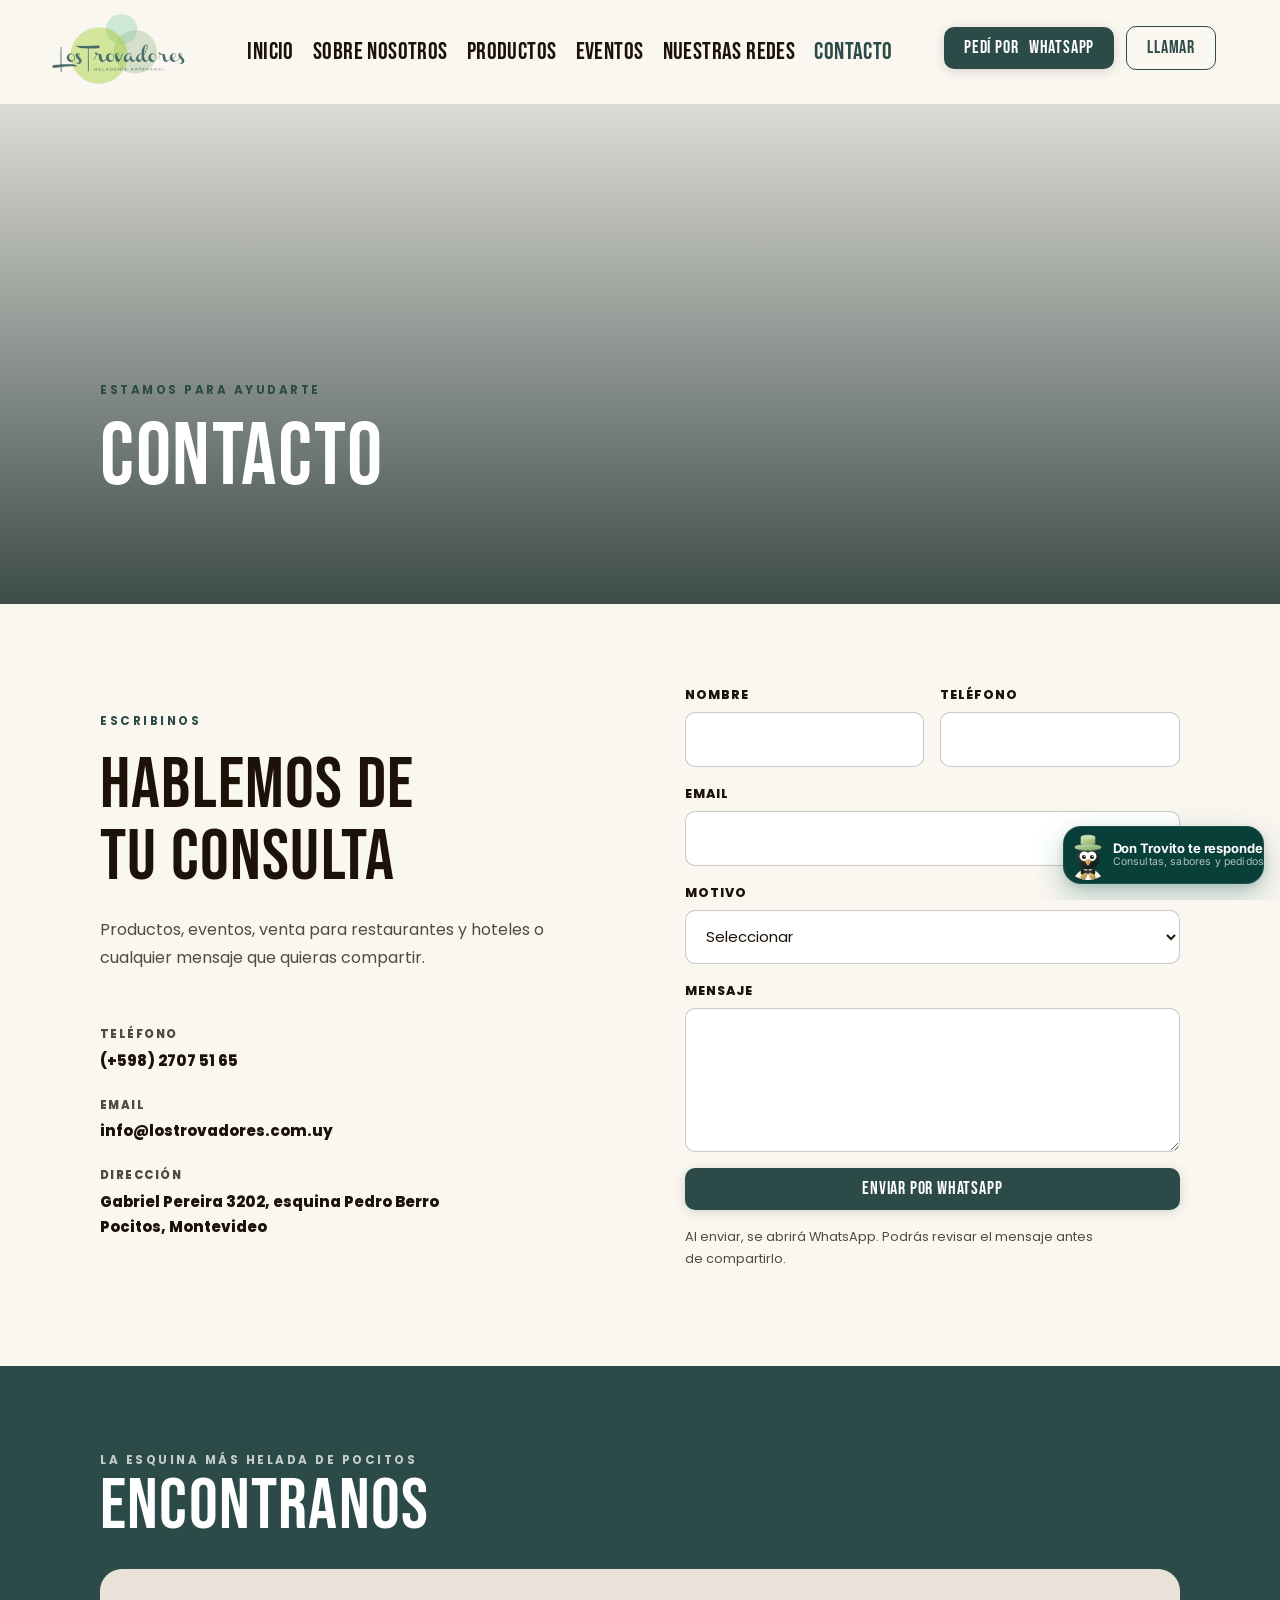
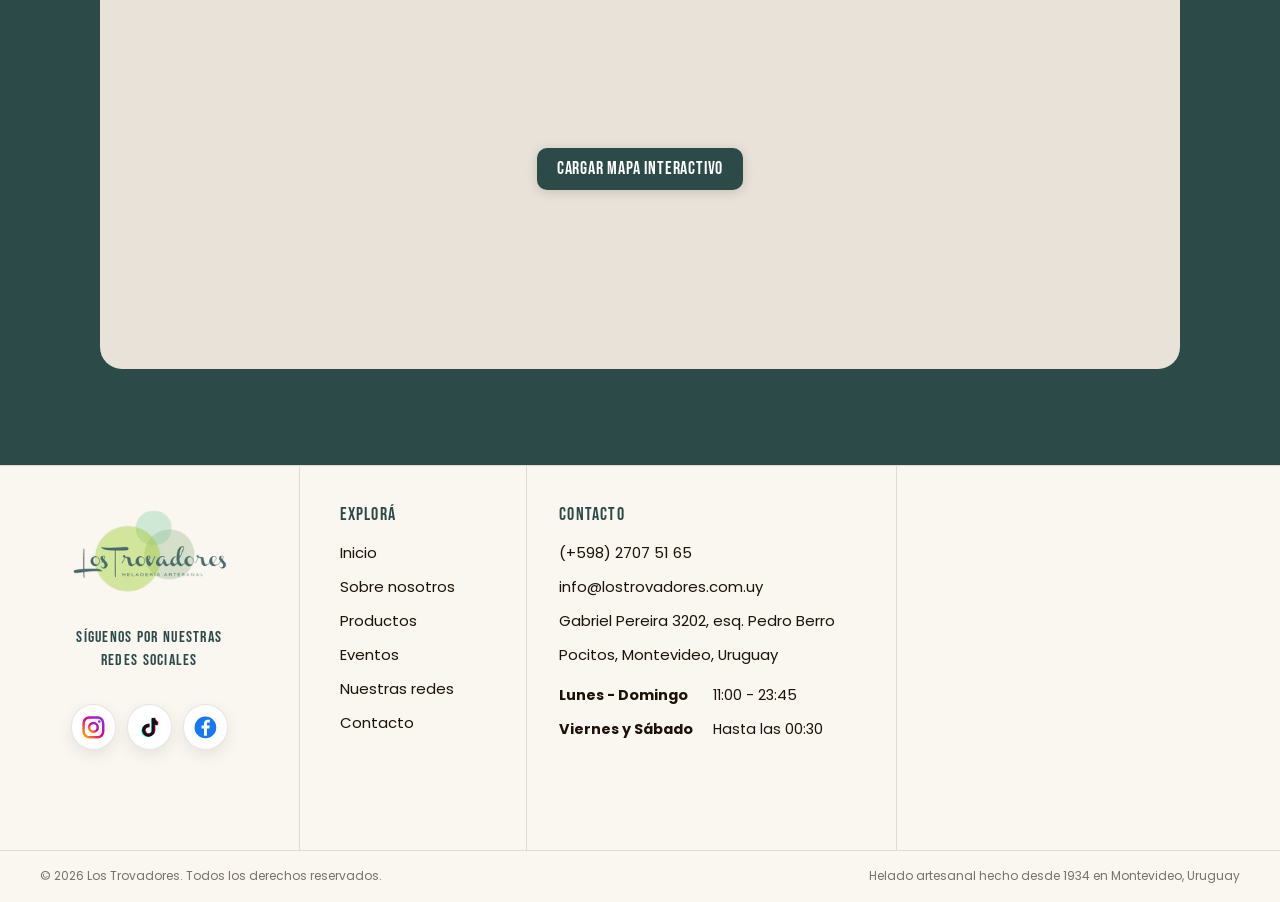
==== contacto.html @ a3e4fbf4 "Traer imagenes a local, optimizar peso y limpiar deuda tecnica" ====
<!doctype html>
<html lang="es-UY">
  <head>
    <meta charset="utf-8">
    <meta name="viewport" content="width=device-width, initial-scale=1">
    <meta
      name="description"
      content="Contactá a Heladería Los Trovadores. Consultas, eventos y venta para restaurantes y hoteles en Montevideo."
    >
    <meta name="theme-color" content="#153a36">
    <meta property="og:type" content="website">
    <meta property="og:locale" content="es_UY">
    <meta property="og:title" content="Contacto | Heladería Los Trovadores">
    <meta
      property="og:description"
      content="Estamos en Gabriel Pereira 3202, esquina Pedro Berro, Pocitos."
    >
    <meta property="og:image" content="https://lostrovadores.com.uy/assets/og.png">
    <meta property="og:image:alt" content="Los Trovadores, heladería artesanal desde 1934">
    <meta name="twitter:card" content="summary_large_image">
    <link rel="canonical" href="https://lostrovadores.com.uy/contacto.html">
    <link rel="preconnect" href="https://fonts.googleapis.com">
    <link rel="preconnect" href="https://fonts.gstatic.com" crossorigin>
    <link
      rel="stylesheet"
      href="https://fonts.googleapis.com/css2?family=Bebas+Neue&amp;family=Poppins:wght@400;500;600;700;800;900&amp;display=swap"
    >
    <link rel="stylesheet" href="assets/styles.css">
    <title>Contacto | Heladería Los Trovadores</title>
    <script src="assets/components.js" defer></script>
    <script src="assets/main.js" defer></script>
  </head>
  <body data-page="contacto">
    <site-header></site-header>

    <main id="contenido">
      <header
        class="page-hero"
        style="--page-image: url('assets/hero-portada.webp')"
      >
        <div class="container page-hero__content">
          <span class="eyebrow">Estamos para ayudarte</span>
          <h1>Contacto</h1>
        </div>
      </header>

      <section class="section" aria-labelledby="contacto-titulo">
        <div class="container split">
          <div class="stack reveal">
            <span class="eyebrow">Escribinos</span>
            <h2 class="section-title" id="contacto-titulo">
              Hablemos de tu consulta
            </h2>
            <p class="lead">
              Productos, eventos, venta para restaurantes y hoteles o cualquier
              mensaje que quieras compartir.
            </p>
            <address class="contact-list">
              <p>
                <small>Teléfono</small>
                <a href="tel:+59827075165">(+598) 2707 51 65</a>
              </p>
              <p>
                <small>Email</small>
                <a href="mailto:info@lostrovadores.com.uy">
                  info@lostrovadores.com.uy
                </a>
              </p>
              <p>
                <small>Dirección</small>
                <a
                  href="https://www.google.com/maps/search/?api=1&amp;query=Helader%C3%ADa+Los+Trovadores+Gabriel+Pereira+3202+Montevideo"
                  target="_blank"
                  rel="noopener"
                >
                  Gabriel Pereira 3202, esquina Pedro Berro<br>
                  Pocitos, Montevideo
                </a>
              </p>
            </address>
          </div>

          <form
            class="form reveal"
            data-whatsapp-form
            data-heading="Consulta desde la web de Los Trovadores"
          >
            <div class="form-row">
              <div class="field">
                <label for="contacto-nombre">Nombre</label>
                <input
                  id="contacto-nombre"
                  name="Nombre"
                  autocomplete="name"
                  required
                >
              </div>
              <div class="field">
                <label for="contacto-telefono">Teléfono</label>
                <input
                  id="contacto-telefono"
                  name="Teléfono"
                  type="tel"
                  autocomplete="tel"
                >
              </div>
            </div>
            <div class="field">
              <label for="contacto-email">Email</label>
              <input
                id="contacto-email"
                name="Email"
                type="email"
                autocomplete="email"
              >
            </div>
            <div class="field">
              <label for="contacto-motivo">Motivo</label>
              <select id="contacto-motivo" name="Motivo" required>
                <option value="">Seleccionar</option>
                <option>Consulta general</option>
                <option>Evento</option>
                <option>Restaurante u hotel</option>
                <option>Productos y sabores</option>
              </select>
            </div>
            <div class="field">
              <label for="contacto-mensaje">Mensaje</label>
              <textarea id="contacto-mensaje" name="Mensaje" required></textarea>
            </div>
            <button class="button" type="submit">Enviar por WhatsApp</button>
            <p class="form-note">
              Al enviar, se abrirá WhatsApp. Podrás revisar el mensaje antes de
              compartirlo.
            </p>
          </form>
        </div>
      </section>

      <section class="section section--forest" aria-labelledby="mapa-titulo">
        <div class="container">
          <span class="eyebrow">La esquina más helada de Pocitos</span>
          <h2 class="section-title section-title--small" id="mapa-titulo">
            Encontranos
          </h2>
          <div class="map-embed spacer-top" data-map-wrapper>
            <button class="button" type="button" data-load-map>
              Cargar mapa interactivo
            </button>
          </div>
        </div>
      </section>
    </main>

    <site-footer></site-footer>
  </body>
</html>
---- assets/styles.css ----
@layer reset, tokens, base, components, sections, utilities, responsive, framer-match;

@layer reset {
  *,
  *::before,
  *::after {
    box-sizing: border-box;
  }

  html {
    scroll-behavior: smooth;
  }

  body,
  h1,
  h2,
  h3,
  p,
  figure,
  blockquote,
  dl,
  dd {
    margin: 0;
  }

  ul,
  ol {
    margin: 0;
    padding: 0;
    list-style: none;
  }

  img,
  picture {
    display: block;
    max-width: 100%;
  }

  button,
  input,
  textarea,
  select {
    font: inherit;
  }

  button,
  a {
    -webkit-tap-highlight-color: transparent;
  }
}

/* Don Trovito · widget global */
trovito-chat {
  position: fixed;
  right: 0;
  bottom: 0;
  z-index: 2147482900;
  display: block;
  width: min(320px, 100vw);
  height: 190px;
  overflow: hidden;
  pointer-events: none;
  transition:
    width 260ms cubic-bezier(.4, 0, .2, 1),
    height 260ms cubic-bezier(.4, 0, .2, 1);
}

trovito-chat[data-open="true"] {
  width: min(448px, 100vw);
  height: min(708px, 100dvh);
}

.trovito-chat__frame {
  display: block;
  width: 100%;
  height: 100%;
  border: 0;
  background: transparent;
  color-scheme: light dark;
  pointer-events: auto;
}

@media (max-width: 32.5rem) {
  trovito-chat[data-open="true"] {
    width: 100vw;
    height: 100dvh;
  }
}

@media (prefers-reduced-motion: reduce) {
  trovito-chat { transition: none; }
}

@layer framer-match {
  .section.visit-hours-section {
    padding-block: 2.65rem 5rem;
    background: var(--cream-100);
    border-top: 0.4rem solid #cad9a5;
  }

  .visit-hours-section .visit-section {
    width: min(calc(100% - 2rem), 67.5rem);
    gap: 1.8rem;
  }

  .visit-hours-section .visit-section__header .eyebrow {
    color: var(--forest-900);
    font-family: var(--body);
    font-size: 0.75rem;
    font-weight: 700;
    letter-spacing: 0.22em;
    line-height: 1.2;
    text-transform: uppercase;
  }

  .visit-hours-section .visit-section__header .section-title {
    margin-top: 1.15rem;
    color: var(--ink);
    font-family: var(--display);
    font-size: clamp(3.75rem, 6vw, 4.25rem);
    font-weight: 400;
    letter-spacing: 0.035em;
    line-height: 0.9;
    text-transform: uppercase;
  }

  .visit-hours-section .visit-section__grid {
    display: grid;
    grid-template-columns: 1fr;
    justify-items: center;
    gap: 0.75rem;
  }

  .visit-hours-section .visit-section__copy {
    display: grid;
    width: 100%;
    justify-items: center;
    gap: 2rem;
  }

  .visit-hours-section .hours-list {
    display: grid;
    width: min(100%, 46rem);
    grid-template-columns: repeat(2, minmax(0, 1fr));
  }

  .visit-hours-section .hours-list div {
    display: grid;
    justify-items: center;
    gap: 0.55rem;
    padding: 0.2rem 2rem 0.35rem;
    color: var(--ink);
    border: 0;
    text-align: center;
  }

  .visit-hours-section .hours-list div + div {
    border-left: 1px solid rgb(28 18 8 / 10%);
  }

  .visit-hours-section .hours-list dt {
    color: #896a5d;
    font-family: var(--body);
    font-size: 0.75rem;
    font-weight: 700;
    letter-spacing: 0.2em;
    line-height: 1.2;
    text-transform: uppercase;
  }

  .visit-hours-section .hours-list dd {
    color: #315d58;
    font-family: var(--display);
    font-size: clamp(2.75rem, 5.25vw, 3.35rem);
    font-weight: 400;
    letter-spacing: 0.015em;
    line-height: 1;
    white-space: nowrap;
  }

  .visit-hours-section address {
    color: #896a5d;
    font-family: var(--body);
    font-size: 0.75rem;
    font-weight: 700;
    letter-spacing: 0.16em;
    line-height: 1.35;
    text-transform: uppercase;
  }

  .visit-address {
    display: inline-flex;
    align-items: center;
    justify-content: center;
    gap: 0.7rem;
  }

  .visit-address__pin {
    position: relative;
    width: 0.78rem;
    height: 0.78rem;
    flex: 0 0 auto;
    border: 2px solid currentColor;
    border-radius: 50% 50% 50% 0;
    transform: translateY(-0.12rem) rotate(-45deg);
  }

  .visit-address__pin::after {
    position: absolute;
    top: 50%;
    left: 50%;
    width: 0.2rem;
    height: 0.2rem;
    content: "";
    background: currentColor;
    border-radius: 50%;
    transform: translate(-50%, -50%);
  }

  .visit-hours-section .map-embed,
  .visit-hours-section .map-embed iframe {
    width: min(100%, 37.5rem);
    min-height: 22.5rem;
    border-radius: 0;
    box-shadow: none;
  }

  @media (max-width: 42rem) {
    .section.visit-hours-section {
      padding-block: 2.75rem 4rem;
    }

    .visit-hours-section .visit-section {
      gap: 2.25rem;
    }

    .visit-hours-section .visit-section__header .section-title {
      font-size: clamp(3.35rem, 17vw, 4.1rem);
    }

    .visit-hours-section .visit-section__copy {
      gap: 1.75rem;
    }

    .visit-hours-section .hours-list {
      width: 100%;
      grid-template-columns: 1fr;
      gap: 1.5rem;
    }

    .visit-hours-section .hours-list div {
      padding: 0;
    }

    .visit-hours-section .hours-list div + div {
      padding-top: 1.5rem;
      border-top: 1px solid rgb(28 18 8 / 10%);
      border-left: 0;
    }

    .visit-hours-section .hours-list dd {
      font-size: clamp(2.7rem, 13vw, 3.25rem);
    }

    .visit-hours-section address {
      max-width: 25rem;
      font-size: 0.68rem;
      text-align: center;
    }

    .visit-address {
      align-items: flex-start;
    }

    .visit-hours-section .map-embed,
    .visit-hours-section .map-embed iframe {
      min-height: clamp(18rem, 75vw, 22.5rem);
    }
  }
}

@layer framer-match {
  :root {
    --ink: #1c1208;
    --ink-soft: #514a43;
    --forest-950: #223d3a;
    --forest-900: #2c4b48;
    --forest-800: #2c4b48;
    --forest-700: #3a5e5a;
    --cream-100: #faf6f0;
    --cream-200: #f5f1ea;
    --cream-300: #e9e2d8;
    --lime-200: #b4e85a;
    --lime-300: #b4e85a;
    --display: "Bebas Neue";
    --body: "Poppins";
    --container: 67.5rem;
    --header-height: 6.5rem;
    --radius-sm: 0.625rem;
    --radius-md: 1.375rem;
    --radius-lg: 1.5rem;
    --shadow-sm: 0 2px 12px rgb(0 0 0 / 15%);
    --shadow-md: 0 16px 45px rgb(28 18 8 / 10%);
  }

  body {
    color: var(--ink);
    background: var(--cream-100);
    font-family: var(--body);
    font-size: 0.93rem;
    line-height: 1.7;
  }

  h1,
  h2,
  h3 {
    font-family: var(--display);
    font-weight: 400;
    letter-spacing: 0.075rem;
    line-height: 1;
  }

  .container {
    width: min(calc(100% - 2rem), var(--container));
  }

  .section {
    padding-block: 5rem 6rem;
  }

  .announcement {
    display: none;
  }

  .site-header {
    background: rgb(250 246 240 / 94%);
    border-bottom: 0;
    backdrop-filter: none;
  }

  .site-nav.container {
    display: grid;
    grid-template-columns: auto minmax(0, 1fr) auto;
    width: 100%;
    max-width: none;
    min-height: 6.5rem;
    align-items: center;
    column-gap: clamp(1.25rem, 2.6vw, 3.5rem);
    padding: 0.875rem 1.5rem 0.875rem 2.5rem;
  }

  .brand {
    min-width: 9.75rem;
    justify-self: start;
    margin-right: 0;
    color: var(--forest-900);
  }

  .brand__logo {
    width: 9.75rem;
    height: 4.75rem;
    object-fit: contain;
  }

  .brand__mark,
  .nav-links {
    justify-self: center;
    gap: clamp(1rem, 1.5vw, 1.85rem);
  }

  .nav-links a {
    padding-block: 1.6rem;
    color: var(--ink);
    font-family: var(--display);
    font-size: 1.5rem;
    font-weight: 400;
    letter-spacing: 0.025rem;
    line-height: 1;
    white-space: nowrap;
  }

  .nav-links a::after {
    bottom: 1.05rem;
    height: 1px;
  }

  .nav-links a[aria-current="page"] {
    color: var(--forest-900);
  }

  .nav-links a[aria-current="page"]::after {
    transform: scaleX(0);
  }

  .nav-actions {
    justify-self: end;
    gap: 0.75rem;
    margin-left: 0;
  }

  .nav-actions .button {
    min-height: 2.625rem;
    padding: 0.75rem 1.25rem;
    border-radius: var(--radius-sm);
    font-size: clamp(1.15rem, 1.45vw, 1.5rem);
  }

  .mobile-panel {
    display: none;
  }

  @media (max-width: 72rem) {
    :root {
      --header-height: 8rem;
    }

    .site-nav.container {
      display: flex;
      min-height: var(--header-height);
      gap: 1rem;
      padding: 0.75rem 2.25rem;
    }

    .brand {
      min-width: 11.5rem;
      margin-right: auto;
    }

    .brand__logo {
      width: 11.5rem;
      height: 5.5rem;
    }

    .nav-links {
      display: none;
    }

    /*
      El WhatsApp es la vía principal de consulta del negocio: se queda
      visible en móvil en vez de esconderse detrás del menú. Sólo se
      compacta la etiqueta y se oculta el resto de las acciones.
    */
    .nav-actions {
      margin-left: 0;
    }

    .nav-actions .button:not(.button--whatsapp) {
      display: none;
    }

    .nav-actions__long {
      display: none;
    }

    .nav-actions .button--whatsapp {
      min-height: 4.5rem;
      padding-inline: 1.85rem;
      font-size: 1rem;
      white-space: nowrap;
    }

    .menu-toggle {
      display: grid;
      width: 5.5rem;
      height: 5.5rem;
      background: var(--cream-300);
      border-radius: 50%;
    }

    .menu-toggle span,
    .menu-toggle::before,
    .menu-toggle::after {
      grid-area: 1 / 1;
      width: 2rem;
      height: 3px;
      background: var(--ink);
    }

    .menu-toggle::before {
      transform: translateY(-0.45rem);
    }

    .menu-toggle::after {
      transform: translateY(0.45rem);
    }

    .menu-toggle[aria-expanded="true"]::before {
      transform: rotate(45deg);
    }

    .menu-toggle[aria-expanded="true"]::after {
      transform: rotate(-45deg);
    }

    .mobile-panel {
      position: fixed;
      inset: var(--header-height) 0 0;
      display: flex;
      overflow-y: auto;
      flex-direction: column;
      gap: 1.5rem;
      padding: 1rem 2.25rem 3.5rem;
      color: var(--ink);
      background: var(--cream-100);
      visibility: hidden;
      opacity: 0;
      transform: translateY(-0.75rem);
      transition:
        visibility 220ms ease,
        opacity 220ms ease,
        transform 220ms ease;
    }

    .mobile-panel.is-open {
      visibility: visible;
      opacity: 1;
      transform: none;
    }

    .mobile-links {
      display: grid;
      justify-items: center;
      gap: 1rem;
      text-align: center;
    }

    .mobile-panel a:not(.button) {
      padding-block: 0.35rem;
      font-family: var(--display);
      font-size: clamp(2.25rem, 5vw, 2.75rem);
      font-weight: 400;
      line-height: 1;
      text-transform: uppercase;
    }

    .mobile-panel a[aria-current="page"] {
      color: var(--ink);
    }

    .mobile-actions {
      display: grid;
      gap: 0.75rem;
      margin-top: auto;
    }

    .mobile-actions .button {
      width: 100%;
      min-height: 4.75rem;
      border: 3px solid var(--forest-900);
      border-radius: var(--radius-md);
      font-family: var(--display);
      font-size: 2rem;
      font-weight: 400;
      letter-spacing: 0.035em;
      box-shadow: var(--shadow-sm);
    }

    .mobile-actions .button::after {
      display: none;
    }

    .mobile-actions .button--outline {
      color: var(--forest-900);
      background: transparent;
    }
  }

  @media (max-width: 36rem) {
    :root {
      --header-height: 6.25rem;
    }

    .site-nav.container {
      padding-inline: 1.25rem;
    }

    .brand {
      min-width: 8.75rem;
    }

    .brand__logo {
      width: 8.75rem;
      height: 4.5rem;
    }

    .menu-toggle {
      width: 3.75rem;
      height: 3.75rem;
    }

    .menu-toggle span,
    .menu-toggle::before,
    .menu-toggle::after {
      width: 1.65rem;
    }

    .nav-actions .button--whatsapp {
      min-height: 3.25rem;
      padding-inline: 1.1rem;
      font-size: 0.8rem;
    }

    .mobile-panel {
      gap: 1rem;
      padding: 0.75rem 1.25rem 1.5rem;
    }

    .mobile-links {
      gap: 0.55rem;
    }

    .mobile-panel a:not(.button) {
      font-size: clamp(1.8rem, 8.5vw, 2.35rem);
    }

    .mobile-actions {
      gap: 0.6rem;
    }

    .mobile-actions .button {
      min-height: 3.75rem;
      font-size: 1.65rem;
    }
  }

  .eyebrow {
    gap: 0;
    color: var(--forest-900);
    font-family: var(--body);
    font-size: 0.7375rem;
    font-weight: 700;
    letter-spacing: 0.15625rem;
  }

  .eyebrow::before {
    display: none;
  }

  .section-title {
    max-width: 31.875rem;
    margin-top: 0;
    font-family: var(--display);
    font-size: 4.5rem;
    font-weight: 400;
    letter-spacing: 0.075rem;
    line-height: 1;
  }

  .section-title--small {
    font-size: 4.5rem;
  }

  .lead {
    color: var(--ink-soft);
    font-family: var(--body);
    font-size: 1rem;
    line-height: 1.75;
  }

  .button-row {
    gap: 0.75rem;
    margin-top: 1.5rem;
  }

  .button {
    min-height: 2.625rem;
    padding: 0.75rem 1.25rem;
    color: #fff;
    background: var(--forest-900);
    border: 0;
    border-radius: 0.625rem;
    font-family: var(--display);
    font-size: 1.125rem;
    font-weight: 400;
    letter-spacing: 0.05rem;
    box-shadow: var(--shadow-sm);
  }

  .button::after {
    display: none;
  }

  .button:hover {
    background: #385b57;
    box-shadow: var(--shadow-sm);
  }

  .button--light {
    color: var(--forest-900);
    background: #fff;
    border: 0;
  }

  .button--outline {
    color: var(--forest-900);
    background: transparent;
    border: 1px solid var(--forest-900);
    box-shadow: none;
  }

  .hero {
    min-height: 45rem;
    align-items: center;
    background:
      linear-gradient(0deg, rgb(11 22 20 / 44%), rgb(11 22 20 / 26%)),
      var(--hero-image) center / cover no-repeat;
  }

  .hero__content {
    position: relative;
    display: grid;
    grid-template-columns: 1fr;
    padding-block: 4rem;
  }

  .hero__copy {
    width: 100%;
    max-width: 53.875rem;
    margin-inline: auto;
    text-align: center;
  }

  .hero .eyebrow {
    color: rgb(255 255 255 / 70%);
  }

  .hero .display-title {
    max-width: none;
    margin-block: 1.25rem 1rem;
    font-family: var(--display);
    font-size: 7rem;
    font-weight: 400;
    letter-spacing: 0.125rem;
    line-height: 0.95;
  }

  .hero__lead {
    max-width: 37.5rem;
    margin-inline: auto;
    color: rgb(255 255 255 / 82%);
    font-size: 1.15rem;
    line-height: 1.6;
  }

  .hero .button-row {
    justify-content: center;
  }

  .hero__meta {
    position: absolute;
    right: -2.5rem;
    bottom: -2.25rem;
    display: grid;
    width: 15.5rem;
    min-height: 9.15rem;
    align-self: end;
    gap: 0.3rem;
    margin: 0;
    padding: 1.2rem 1.35rem 1.1rem;
    color: var(--forest-900);
    background: rgb(255 255 255 / 96%);
    border: 1px solid rgb(255 255 255 / 70%);
    border-radius: 1.3rem;
    box-shadow: 0 1.2rem 2.8rem rgb(7 24 22 / 24%);
    backdrop-filter: blur(10px);
    transition:
      transform 220ms var(--ease),
      box-shadow 220ms ease;
  }

  .hero__meta:hover {
    box-shadow: 0 1.5rem 3.2rem rgb(7 24 22 / 32%);
    transform: translateY(-0.25rem);
  }

  .hero__google-top {
    display: flex;
    align-items: center;
    justify-content: space-between;
    gap: 0.75rem;
  }

  .hero__google-top img {
    width: 1.85rem;
    height: 1.85rem;
  }

  .hero__google-top .hero__stars {
    color: #f4b400;
    font-size: 1.1rem;
    letter-spacing: 0.05em;
    line-height: 1;
  }

  .hero__rating {
    display: flex;
    align-items: baseline;
    gap: 0.35rem;
    line-height: 1;
  }

  .hero__score {
    font-family: var(--display);
    font-size: 3.25rem;
    font-weight: 400;
    letter-spacing: 0.03em;
  }

  .hero__rating > span {
    color: #7c8583;
    font-size: 1rem;
    font-weight: 600;
  }

  .hero__review-label {
    color: #725c55;
    font-size: 0.72rem;
    font-weight: 700;
    letter-spacing: 0.055em;
    line-height: 1.25;
    text-transform: uppercase;
  }

  #historia {
    min-height: 63.4375rem;
    padding-block: 5rem;
  }

  .history-intro {
    display: grid;
    grid-template-columns: 30rem 1fr;
    gap: 5rem;
    align-items: start;
  }

  .history-intro .stack {
    gap: 0.65rem;
  }

  .history-copy {
    display: grid;
    align-content: start;
    gap: 1.1rem;
    padding-top: 1.65rem;
  }

  .history-copy .button-row {
    margin-top: 0.4rem;
  }

  .history-gallery {
    display: grid;
    grid-template-columns: 23.125rem 1fr 1fr;
    grid-template-rows: 14.125rem 12.3125rem;
    gap: 0.875rem;
    margin-top: 4.25rem;
  }

  .history-gallery figure {
    overflow: hidden;
    border-radius: 1.25rem;
  }

  .history-gallery img {
    width: 100%;
    height: 100%;
    object-fit: cover;
    transition: transform 700ms var(--ease);
  }

  .history-gallery figure:hover img {
    transform: scale(1.025);
  }

  .history-gallery__main {
    grid-row: 1 / 3;
  }

  .history-gallery__wide {
    grid-column: 2 / 4;
  }

  body[data-page="inicio"] .section--forest {
    min-height: 52.75rem;
    padding-block: 5rem 6rem;
    background: var(--forest-900);
    border-radius: 1.125rem 1.125rem 0 0;
  }

  body[data-page="inicio"] .section--forest > .container > .reveal {
    display: grid;
    grid-template-columns: 31.875rem 1fr;
    grid-template-rows: auto 1fr;
    column-gap: 3.75rem;
    padding-bottom: 3.25rem;
  }

  body[data-page="inicio"] .section--forest > .container > .reveal .eyebrow {
    grid-column: 1;
    grid-row: 1;
  }

  body[data-page="inicio"] .section--forest > .container > .reveal .section-title {
    grid-column: 1;
    grid-row: 2;
  }

  body[data-page="inicio"] .section--forest > .container > .reveal .lead {
    grid-column: 2;
    grid-row: 1 / 3;
    align-self: center;
  }

  .section--forest .eyebrow {
    color: rgb(255 255 255 / 72%);
  }

  .section--forest .lead {
    color: rgb(255 255 255 / 78%);
  }

  .cards {
    grid-template-columns: repeat(3, minmax(0, 1fr));
    gap: 1.8rem;
    margin-top: 0;
  }

  .product-card {
    min-height: 25rem;
    background: #294744;
    border-radius: 1.375rem;
    box-shadow: none;
  }

  .product-card img {
    position: absolute;
    top: 0;
    right: 0;
    left: 0;
    height: 10.5625rem;
    object-fit: cover;
  }

  .product-card::after {
    background: linear-gradient(180deg, transparent 29%, rgb(33 61 57 / 35%) 45%, #294744 66%);
  }

  .product-card__body {
    min-height: 14.9375rem;
    padding: 1.75rem 1.625rem;
  }

  .product-card__body .tag {
    padding: 0;
    color: rgb(255 255 255 / 70%);
    background: transparent;
    font-family: var(--body);
    font-size: 0.625rem;
    letter-spacing: 0.12rem;
  }

  .product-card__body h3 {
    margin-block: 0.5rem 0.65rem;
    font-family: var(--display);
    font-size: 2.1rem;
    font-weight: 400;
    letter-spacing: 0.0625rem;
    line-height: 0.92;
  }

  .product-card__body p {
    font-family: var(--body);
    font-size: 0.78rem;
    line-height: 1.55;
  }

  .product-card__arrow {
    width: 2.5rem;
    height: 2.5rem;
    margin-top: 1rem;
    color: #fff;
    background: rgb(255 255 255 / 15%);
  }

  .section--lime {
    min-height: 40.9375rem;
    padding: 4.5rem 1.25rem;
    background: linear-gradient(135deg, #b4e85a 0%, #d4e0be 48%, #a4b68b 100%);
    border-radius: 1.5rem;
  }

  .section--lime > .container {
    width: min(100%, 75rem);
  }

  .reviews-head {
    display: grid;
    justify-items: center;
    margin-bottom: 0.75rem;
    text-align: center;
  }

  .reviews-head > div {
    display: grid;
    justify-items: center;
  }

  .reviews-head .eyebrow {
    display: inline-flex;
    margin-bottom: 0.7rem;
  }

  .reviews-head .section-title {
    max-width: none;
    margin: 0 auto 1.375rem;
    color: #1e2928;
    font-family: var(--display);
    font-size: 3rem;
    font-weight: 600;
    letter-spacing: 0;
    line-height: 1.08;
  }

  .review-summary {
    position: relative;
    display: inline-grid;
    grid-template-columns: auto 1fr;
    width: fit-content;
    min-width: min(100%, 18rem);
    min-height: 4.75rem;
    align-items: center;
    gap: 0.9rem;
    overflow: hidden;
    padding: 0.75rem 1.25rem 0.75rem 0.85rem;
    color: var(--ink);
    background: rgb(255 255 255 / 94%);
    border: 1px solid rgb(28 18 8 / 10%);
    border-radius: 999px;
    box-shadow:
      0 0.6rem 1.5rem rgb(30 41 40 / 12%),
      inset 0 1px 0 rgb(255 255 255 / 90%);
    isolation: isolate;
    transform: translateZ(0);
    transition:
      transform 240ms var(--ease),
      box-shadow 240ms ease,
      background-color 240ms ease;
  }

  .review-summary::before {
    position: absolute;
    inset: -60% auto -60% -35%;
    z-index: -1;
    width: 35%;
    content: "";
    background: linear-gradient(90deg, transparent, rgb(255 255 255 / 85%), transparent);
    transform: rotate(18deg) translateX(-180%);
    transition: transform 650ms var(--ease);
  }

  .review-summary:hover {
    background: #fff;
    box-shadow:
      0 1rem 2.2rem rgb(30 41 40 / 20%),
      inset 0 1px 0 #fff;
    transform: translateY(-0.3rem) rotate(-0.7deg) scale(1.025);
  }

  .review-summary:hover::before {
    transform: rotate(18deg) translateX(650%);
  }

  .review-summary:active {
    box-shadow:
      0 0.3rem 0.8rem rgb(30 41 40 / 18%),
      inset 0 2px 4px rgb(30 41 40 / 9%);
    transform: translateY(0.08rem) rotate(0.5deg) scale(0.965);
    transition-duration: 90ms;
  }

  .review-summary__logo {
    display: grid;
    width: 3.25rem;
    height: 3.25rem;
    place-items: center;
    background: #fff;
    border-radius: 50%;
    box-shadow: 0 0.2rem 0.8rem rgb(28 18 8 / 12%);
    transition: transform 360ms var(--ease);
  }

  .review-summary__logo img {
    width: 1.8rem;
    height: 1.8rem;
  }

  .review-summary:hover .review-summary__logo {
    transform: rotate(-8deg) scale(1.1);
  }

  .review-summary__copy {
    display: grid;
    justify-items: start;
    line-height: 1.15;
    text-align: left;
  }

  .review-summary__stars {
    display: inline-flex;
    gap: 0.08rem;
    margin-bottom: 0.12rem;
    color: #f4b400;
    font-size: 1.15rem;
    filter: drop-shadow(0 0.12rem 0.12rem rgb(180 119 29 / 18%));
  }

  .review-summary__stars i {
    display: inline-block;
    font-style: normal;
    transform-origin: center bottom;
  }

  .review-summary:hover .review-summary__stars i {
    animation: review-star-pop 520ms var(--ease) both;
  }

  .review-summary:hover .review-summary__stars i:nth-child(2) {
    animation-delay: 45ms;
  }

  .review-summary:hover .review-summary__stars i:nth-child(3) {
    animation-delay: 90ms;
  }

  .review-summary:hover .review-summary__stars i:nth-child(4) {
    animation-delay: 135ms;
  }

  .review-summary:hover .review-summary__stars i:nth-child(5) {
    animation-delay: 180ms;
  }

  .review-summary__copy strong {
    font-size: 1rem;
    letter-spacing: 0.01em;
  }

  .review-summary__copy small {
    display: flex;
    gap: 0.35rem;
    margin-top: 0.22rem;
    color: var(--ink-soft);
    font-size: 0.68rem;
    font-weight: 600;
  }

  .reviews-note {
    margin: 0 auto 1.25rem;
    color: rgb(30 41 40 / 72%);
    font-size: 0.74rem;
    text-align: center;
  }

  @keyframes review-star-pop {
    0%,
    100% {
      transform: translateY(0) scale(1);
    }

    45% {
      color: #ffcc33;
      filter: drop-shadow(0 0.25rem 0.22rem rgb(180 119 29 / 30%));
      transform: translateY(-0.28rem) rotate(-7deg) scale(1.35);
    }
  }

  .review-marquee {
    overflow: hidden;
    padding-block: 0.25rem 1.2rem;
    mask-image: linear-gradient(
      90deg,
      transparent,
      #000 2.5rem,
      #000 calc(100% - 2.5rem),
      transparent
    );
  }

  .review-track {
    --review-gap: 1rem;

    display: flex;
    width: max-content;
    gap: var(--review-gap);
    overflow: visible;
    padding: 0;
    will-change: transform;
  }

  .review-track.is-looping {
    animation: review-loop 72s linear infinite;
  }

  .review-marquee:focus-within .review-track {
    animation-play-state: paused;
  }

  .review-marquee:focus-visible {
    outline: 0.2rem solid var(--forest-900);
    outline-offset: 0.35rem;
  }

  .review-card {
    display: flex;
    flex: 0 0 clamp(20rem, 28vw, 23rem);
    flex-direction: column;
    min-height: 17.25rem;
    padding: 1.5rem;
    background: rgb(255 255 255 / 88%);
    border: 0;
    border-radius: 1.375rem;
  }

  .review-card blockquote {
    flex: 1;
    font-size: 0.95rem;
    line-height: 1.7;
  }

  .review-author {
    display: flex;
    align-items: center;
    gap: 0.9rem;
  }

  .review-author img {
    width: 4.25rem;
    height: 4.25rem;
    flex: 0 0 auto;
    border: 0.25rem solid rgb(255 255 255 / 72%);
    border-radius: 50%;
    box-shadow: 0 0 0 1px rgb(30 41 40 / 12%);
    object-fit: cover;
  }

  .review-author small {
    display: block;
    margin-top: 0.12rem;
  }

  /* Encabezado y carrusel de reseñas, alineados con la referencia visual. */
  .section--lime.reviews-section {
    overflow: hidden;
    padding: 4rem 0 5rem;
    background: linear-gradient(105deg, #c3e98b 0%, #d7e0c1 100%);
  }

  .section--lime.reviews-section > .container {
    width: min(calc(100% - 2rem), 75rem);
    max-width: 75rem;
    margin-inline: auto;
  }

  .reviews-section .reviews-head {
    display: flex;
    width: 100%;
    flex-direction: column;
    align-items: center;
    margin-bottom: 2.75rem;
    padding-inline: 1rem;
    text-align: center;
  }

  .reviews-section .reviews-head > div {
    display: flex;
    width: 100%;
    min-width: 0;
    flex-direction: column;
    align-items: center;
  }

  .reviews-section .reviews-head .eyebrow {
    margin-bottom: 1.25rem;
    color: #3b5a57;
    font-size: 1.45rem;
    letter-spacing: 0.32em;
    line-height: 1.25;
    text-align: center;
    text-transform: uppercase;
  }

  .reviews-section .reviews-head .section-title {
    position: static;
    width: 100%;
    max-width: 100%;
    margin: 0 auto 2.35rem;
    color: #1e2928;
    font-family: var(--display);
    font-size: clamp(3rem, 7.55vw, 4rem);
    font-weight: 600;
    letter-spacing: 0;
    line-height: 1.05;
    text-align: center;
    text-transform: uppercase;
    transform: none;
    white-space: nowrap;
  }

  .reviews-section .review-summary {
    display: grid;
    grid-template-columns: auto auto;
    width: min(calc(100vw - 2rem), 29.75rem);
    min-width: 0;
    min-height: 7.25rem;
    justify-content: center;
    align-items: center;
    gap: 1.55rem;
    margin-inline: auto;
    padding: 1.2rem 2.15rem;
    background: rgb(255 255 255 / 96%);
    border: 2px solid #d7dedc;
    box-shadow: 0 1rem 2.5rem rgb(30 41 40 / 10%);
  }

  .reviews-section .review-summary__logo {
    width: 2.25rem;
    height: 2.25rem;
    background: transparent;
    box-shadow: none;
  }

  .reviews-section .review-summary__logo img {
    width: 2.25rem;
    height: 2.25rem;
  }

  .reviews-section .review-summary__copy {
    display: grid;
    grid-template-columns: auto auto;
    justify-content: center;
    justify-items: center;
    align-items: center;
    column-gap: 1.35rem;
    row-gap: 0.1rem;
    text-align: center;
  }

  .reviews-section .review-summary__stars {
    margin: 0;
    color: #c28500;
    font-size: 2rem;
    line-height: 1;
  }

  .reviews-section .review-summary__copy strong {
    font-size: 1.75rem;
    line-height: 1;
    white-space: nowrap;
  }

  .reviews-section .review-summary__copy small {
    grid-column: 1 / -1;
    display: block;
    margin: 0;
    color: #62736f;
    font-size: 1.28rem;
    font-weight: 600;
    line-height: 1.35;
    text-align: center;
    white-space: nowrap;
  }

  .reviews-section .reviews-note {
    position: absolute;
    width: 1px;
    height: 1px;
    overflow: hidden;
    margin: -1px;
    padding: 0;
    white-space: nowrap;
    clip-path: inset(50%);
  }

  .reviews-section .review-card {
    align-items: center;
    text-align: center;
  }

  .reviews-section .review-card blockquote {
    width: 100%;
  }

  .reviews-section .review-author {
    justify-content: center;
    text-align: center;
  }

  @media (max-width: 40rem) {
    .section--lime.reviews-section {
      padding-block: 3.5rem 4.25rem;
    }

    .reviews-section .reviews-head {
      margin-bottom: 2.25rem;
      padding-inline: 0;
    }

    .reviews-section .reviews-head .eyebrow {
      margin-bottom: 1rem;
      font-size: clamp(0.85rem, 4.2vw, 1.1rem);
      letter-spacing: 0.26em;
    }

    .reviews-section .reviews-head .section-title {
      width: 100%;
      margin-bottom: 1.9rem;
      font-size: clamp(2.5rem, 12vw, 3.4rem);
      line-height: 0.98;
      white-space: normal;
    }

    .reviews-section .review-summary {
      min-height: 6.5rem;
      gap: 0.85rem;
      padding: 1rem 1.2rem;
    }

    .reviews-section .review-summary__logo,
    .reviews-section .review-summary__logo img {
      width: 2rem;
      height: 2rem;
    }

    .reviews-section .review-summary__copy {
      column-gap: 0.65rem;
    }

    .reviews-section .review-summary__stars {
      font-size: clamp(1.25rem, 6vw, 1.55rem);
    }

    .reviews-section .review-summary__copy strong {
      font-size: clamp(1.15rem, 5.3vw, 1.4rem);
    }

    .reviews-section .review-summary__copy small {
      font-size: clamp(0.78rem, 3.8vw, 1rem);
    }
  }

  @keyframes review-loop {
    to {
      transform: translate3d(
        var(--review-loop-distance, calc(-50% - (var(--review-gap) / 2))),
        0,
        0
      );
    }
  }

  .visit-section {
    display: grid;
    gap: 2rem;
  }

  .visit-section__header {
    display: grid;
    justify-items: center;
    text-align: center;
  }

  .visit-section__header .section-title {
    margin-top: 0.35rem;
  }

  .visit-section__grid {
    display: grid;
    grid-template-columns: 0.85fr 1.15fr;
    gap: 3.5rem;
    align-items: stretch;
  }

  .visit-section__copy {
    display: grid;
    align-content: center;
    gap: 1.5rem;
  }

  .hours-list div {
    color: var(--ink);
    border-top: 1px solid rgb(28 18 8 / 18%);
  }

  .hours-list dt {
    color: var(--ink-soft);
  }

  .map-embed,
  .map-embed iframe {
    min-height: 25rem;
    border-radius: 1.25rem;
  }

  .business-cta {
    padding: 4.25rem 3rem 5.125rem;
    background: transparent;
  }

  .business-cta__inner {
    grid-template-columns: 35.9375rem 1fr;
    min-height: 22.5rem;
    color: var(--ink);
    background: var(--cream-100);
    border-radius: 1.5rem;
    box-shadow: var(--shadow-md);
  }

  .business-cta__copy {
    gap: 0.8rem;
    padding: 3.5rem 3rem 3.5rem 3.375rem;
  }

  .business-cta__copy .eyebrow {
    color: var(--forest-900);
  }

  .business-cta__copy .section-title {
    font-size: 2.875rem;
    letter-spacing: 0.0375rem;
    line-height: 1;
  }

  .business-cta__copy p {
    max-width: 29rem;
    font-size: 0.92rem;
  }

  .business-cta__image {
    min-height: 22.5rem;
  }

  .page-hero {
    min-height: 31.25rem;
  }

  .page-hero h1 {
    max-width: 14ch;
    margin-top: 0.75rem;
    font-family: var(--display);
    font-size: 5.5rem;
    font-weight: 400;
    letter-spacing: 0.1rem;
  }

  .media-frame,
  .fact-card,
  .event-card,
  .social-card,
  .map-embed {
    border-radius: 1.375rem;
    box-shadow: none;
  }

  .fact-card h3,
  .event-card h3 {
    font-family: var(--display);
    font-size: 2rem;
    font-weight: 400;
  }

  .site-footer {
    padding-block: 0;
    color: var(--ink);
    background: var(--cream-100);
    border-top: 1px solid rgb(28 18 8 / 12%);
  }

  .site-footer > .container {
    width: 100%;
    max-width: none;
  }

  .footer-grid {
    grid-template-columns: 1.05fr 0.8fr 1.3fr 1.35fr;
    gap: 0;
  }

  .footer-grid > div {
    min-height: 19rem;
    padding: 2.5rem;
    border-left: 1px solid rgb(28 18 8 / 12%);
  }

  .footer-grid > div:first-child {
    border-left: 0;
  }

  .footer-contact {
    padding-inline: 2rem !important;
  }

  .site-footer .brand {
    color: var(--forest-900);
  }

  .footer-heading {
    color: var(--forest-900);
  }

  .footer-map {
    padding: 1.4rem !important;
  }

  .footer-map iframe {
    width: 100%;
    height: 100%;
    min-height: 16rem;
    border: 0;
    border-radius: 0;
  }

  .footer-bottom {
    position: relative;
    margin-top: 0;
    padding: 1rem 2.5rem;
    color: rgb(28 18 8 / 58%);
    border-top: 0;
  }

  .footer-bottom::before {
    position: absolute;
    top: 0;
    left: 50%;
    width: 100vw;
    height: 1px;
    content: "";
    background: rgb(28 18 8 / 12%);
    pointer-events: none;
    transform: translateX(-50%);
  }

  @media (max-width: 68rem) {
    .cards {
      grid-template-columns: repeat(2, minmax(0, 1fr));
    }

    .footer-grid {
      grid-template-columns: 1fr 1fr;
    }
  }

  @media (max-width: 52rem) {
    .container {
      width: min(calc(100% - 3rem), var(--container));
    }

    .section {
      padding-block: 4rem;
    }

    .section-title,
    .section-title--small {
      max-width: none;
      font-size: 2.5rem;
      line-height: 1;
    }

    .hero {
      min-height: 42.1875rem;
      background-position: 55% center;
    }

    .hero__content {
      grid-template-columns: 1fr;
      justify-items: center;
      gap: 2rem;
      padding-block: 3rem;
    }

    .hero__copy {
      max-width: 40rem;
      text-align: center;
    }

    .hero .display-title {
      margin-block: 0.75rem 1.2rem;
      font-size: 3.125rem;
      line-height: 0.95;
    }

    .hero__lead {
      margin-inline: auto;
      font-size: 1.15rem;
      line-height: 1.6;
    }

    .hero .button-row {
      justify-content: center;
    }

    .hero__meta {
      position: absolute;
      right: 2.25rem;
      bottom: 5.4rem;
      width: min(100%, 17.5rem);
      min-height: 8rem;
      margin: 0;
    }

    #historia {
      min-height: auto;
      padding-block: 4rem;
    }

    .history-intro {
      grid-template-columns: 1fr;
      gap: 1.5rem;
    }

    .history-copy {
      padding-top: 0;
    }

    .history-gallery {
      grid-template-columns: 1fr;
      grid-template-rows: 21.375rem 14.4375rem 14.25rem 6.0625rem;
      gap: 0.875rem;
      margin-top: 3rem;
    }

    .history-gallery__main,
    .history-gallery__wide {
      grid-column: auto;
      grid-row: auto;
    }

    body[data-page="inicio"] .section--forest {
      min-height: auto;
      padding-block: 3.75rem 4.25rem;
    }

    body[data-page="inicio"] .section--forest > .container > .reveal {
      display: block;
      padding-bottom: 2.5rem;
    }

    body[data-page="inicio"] .section--forest > .container > .reveal .lead {
      margin-top: 1.2rem;
    }

    .cards {
      grid-template-columns: 1fr;
      gap: 1rem;
    }

    .product-card {
      min-height: 25rem;
    }

    .product-card img {
      height: 100%;
    }

    .product-card::after {
      background: linear-gradient(180deg, transparent 25%, rgb(22 48 45 / 92%) 100%);
    }

    .section--lime {
      min-height: auto;
      padding: 3.25rem 0;
      border-radius: 1.5rem;
    }

    .section--lime > .container {
      width: 100%;
    }

    .reviews-head {
      padding-inline: 1.5rem;
      text-align: center;
    }

    .reviews-head .section-title {
      font-size: 1.875rem;
      line-height: 1.08;
    }

    .review-summary {
      margin-inline: auto;
    }

    .review-track {
      padding-inline: 0;
    }

    .review-card {
      flex-basis: min(82vw, 20rem);
    }

    .visit-section__grid {
      grid-template-columns: 1fr;
      gap: 2rem;
    }

    .business-cta {
      padding: 3.75rem 1.5rem 4.5rem;
    }

    .business-cta__inner {
      grid-template-columns: 1fr;
      min-height: auto;
    }

    .business-cta__copy {
      padding: 2.5rem 1.75rem;
    }

    .business-cta__copy .section-title {
      font-size: 1.8125rem;
      line-height: 1;
    }

    .business-cta__image {
      min-height: 20rem;
    }

    .page-hero {
      min-height: 27rem;
    }

    .page-hero h1 {
      font-size: 3.125rem;
      line-height: 0.95;
    }

    .footer-grid {
      grid-template-columns: 1fr;
    }

    .footer-grid > div {
      min-height: auto;
      padding: 2rem 1.5rem;
      border-top: 1px solid rgb(28 18 8 / 12%);
      border-left: 0;
    }

    .footer-grid > div:first-child {
      border-top: 0;
    }

    .footer-map iframe {
      min-height: 15rem;
    }

  }

  @media (prefers-reduced-motion: reduce) {
    .review-marquee {
      overflow-x: auto;
      mask-image: none;
    }

    .review-track {
      animation: none;
      will-change: auto;
    }
  }
}

@layer tokens {
  :root {
    --ink: #18221f;
    --ink-soft: #53605b;
    --forest-950: #102b28;
    --forest-900: #153a36;
    --forest-800: #214943;
    --forest-700: #315d56;
    --cream-100: #faf8f3;
    --cream-200: #f3efe6;
    --cream-300: #e8e1d3;
    --lime-200: #dfff8c;
    --lime-300: #ccef70;
    --amber: #b4771d;
    --white: #ffffff;
    --shadow-sm: 0 8px 24px rgb(16 43 40 / 8%);
    --shadow-md: 0 22px 55px rgb(16 43 40 / 14%);
    --border: 1px solid rgb(24 34 31 / 12%);
    --radius-sm: 0.75rem;
    --radius-md: 1.25rem;
    --radius-lg: 2rem;
    --radius-pill: 999px;
    --container: 75rem;
    --header-height: 5.25rem;
    --display: "Bebas Neue";
    --body: "Poppins";
    --ease: cubic-bezier(0.22, 1, 0.36, 1);
  }
}

@layer base {
  body {
    min-width: 20rem;
    color: var(--ink);
    background: var(--cream-100);
    font-family: var(--body);
    font-size: 1rem;
    line-height: 1.6;
    text-rendering: optimizeLegibility;
  }

  body.menu-open {
    overflow: hidden;
  }

  a {
    color: inherit;
    text-decoration: none;
  }

  button {
    color: inherit;
  }

  :focus-visible {
    outline: 3px solid var(--lime-300);
    outline-offset: 4px;
  }

  ::selection {
    color: var(--white);
    background: var(--forest-700);
  }

  h1,
  h2,
  h3 {
    font-family: var(--display);
    font-weight: 800;
    line-height: 0.98;
    letter-spacing: -0.025em;
    text-transform: uppercase;
    text-wrap: balance;
  }

  p {
    text-wrap: pretty;
  }

  main {
    overflow: clip;
  }

  address {
    font-style: normal;
  }

  .skip-link {
    position: fixed;
    top: 0.75rem;
    left: 0.75rem;
    z-index: 999;
    padding: 0.7rem 1rem;
    color: var(--white);
    background: var(--forest-950);
    border-radius: var(--radius-pill);
    transform: translateY(-150%);
    transition: transform 180ms ease;
  }

  .skip-link:focus {
    transform: translateY(0);
  }
}

@layer components {
  .container {
    width: min(calc(100% - 2rem), var(--container));
    margin-inline: auto;
  }

  .section {
    padding-block: clamp(4.5rem, 8vw, 8rem);
  }

  .section--cream {
    background: var(--cream-200);
  }

  .section--forest {
    color: var(--white);
    background: var(--forest-900);
  }

  .section--lime {
    background: linear-gradient(135deg, var(--lime-200), #eefcc9);
  }

  .eyebrow {
    display: inline-flex;
    align-items: center;
    gap: 0.6rem;
    color: var(--forest-700);
    font-size: 0.75rem;
    font-weight: 800;
    letter-spacing: 0.22em;
    line-height: 1.2;
    text-transform: uppercase;
  }

  .eyebrow::before {
    width: 1.8rem;
    height: 1px;
    content: "";
    background: currentColor;
  }

  .section--forest .eyebrow,
  .hero .eyebrow,
  .page-hero .eyebrow {
    color: var(--lime-200);
  }

  .display-title {
    max-width: 15ch;
    margin-top: 1rem;
    font-size: clamp(3.1rem, 7.4vw, 7.75rem);
  }

  .section-title {
    max-width: 18ch;
    margin-top: 1rem;
    font-size: clamp(2.6rem, 5vw, 5.4rem);
  }

  .section-title--small {
    font-size: clamp(2.2rem, 4vw, 4rem);
  }

  .lead {
    max-width: 42rem;
    color: var(--ink-soft);
    font-size: clamp(1.05rem, 1.6vw, 1.3rem);
    line-height: 1.65;
  }

  .section--forest .lead {
    color: rgb(255 255 255 / 76%);
  }

  .button-row {
    display: flex;
    flex-wrap: wrap;
    gap: 0.75rem;
    margin-top: 1.8rem;
  }

  .button {
    display: inline-flex;
    min-height: 3.25rem;
    align-items: center;
    justify-content: center;
    gap: 0.65rem;
    padding: 0.8rem 1.35rem;
    color: var(--white);
    background: var(--forest-900);
    border: 1px solid var(--forest-900);
    border-radius: var(--radius-pill);
    font-size: 0.78rem;
    font-weight: 800;
    letter-spacing: 0.08em;
    line-height: 1;
    text-transform: uppercase;
    box-shadow: 0 10px 24px rgb(16 43 40 / 16%);
    cursor: pointer;
    transition:
      transform 220ms var(--ease),
      background-color 220ms ease,
      color 220ms ease,
      box-shadow 220ms ease;
  }

  .button::after {
    content: "→";
    font-size: 1.1rem;
    transition: transform 220ms var(--ease);
  }

  .button:hover {
    background: var(--forest-700);
    box-shadow: 0 14px 28px rgb(16 43 40 / 22%);
    transform: translateY(-2px);
  }

  .button:hover::after {
    transform: translateX(0.2rem);
  }

  .button--light {
    color: var(--forest-950);
    background: var(--white);
    border-color: var(--white);
  }

  .button--outline {
    color: currentColor;
    background: transparent;
    border-color: currentColor;
    box-shadow: none;
  }

  .button--outline:hover {
    color: var(--forest-950);
    background: var(--white);
  }

  .announcement {
    padding: 0.48rem 1rem;
    color: var(--cream-100);
    background: var(--forest-950);
    font-size: 0.7rem;
    font-weight: 700;
    letter-spacing: 0.12em;
    text-align: center;
    text-transform: uppercase;
  }

  .site-header {
    position: sticky;
    top: 0;
    z-index: 100;
    background: rgb(250 248 243 / 90%);
    border-bottom: var(--border);
    backdrop-filter: blur(18px);
  }

  .site-nav {
    display: flex;
    min-height: var(--header-height);
    align-items: center;
    gap: 1.4rem;
  }

  .brand {
    display: inline-flex;
    min-width: 10rem;
    align-items: center;
    gap: 0.65rem;
    margin-right: auto;
    color: var(--forest-900);
  }

  .nav-links {
    display: flex;
    align-items: center;
    gap: clamp(0.9rem, 1.6vw, 1.55rem);
  }

  .nav-links a {
    position: relative;
    padding-block: 1.8rem;
    font-family: var(--display);
    font-size: 0.95rem;
    font-weight: 800;
    letter-spacing: 0.01em;
    text-transform: uppercase;
  }

  .nav-links a::after {
    position: absolute;
    right: 0;
    bottom: 1.35rem;
    left: 0;
    height: 2px;
    content: "";
    background: var(--forest-800);
    transform: scaleX(0);
    transform-origin: right;
    transition: transform 220ms var(--ease);
  }

  .nav-links a:hover::after,
  .nav-links a[aria-current="page"]::after {
    transform: scaleX(1);
    transform-origin: left;
  }

  .nav-actions {
    display: flex;
    gap: 0.55rem;
    margin-left: 0.5rem;
  }

  .nav-actions .button {
    min-height: 2.75rem;
    padding-inline: 1rem;
    font-size: 0.67rem;
  }

  .nav-actions .button::after {
    display: none;
  }

  .menu-toggle {
    display: none;
    width: 3rem;
    height: 3rem;
    place-items: center;
    padding: 0;
    background: var(--cream-200);
    border: 0;
    border-radius: 0.85rem;
    cursor: pointer;
  }

  .menu-toggle span,
  .menu-toggle::before,
  .menu-toggle::after {
    width: 1.25rem;
    height: 2px;
    content: "";
    background: var(--forest-950);
    transition: transform 220ms ease, opacity 220ms ease;
  }

  .menu-toggle[aria-expanded="true"] span {
    opacity: 0;
  }

  .menu-toggle[aria-expanded="true"]::before {
    transform: translateY(4px) rotate(45deg);
  }

  .menu-toggle[aria-expanded="true"]::after {
    transform: translateY(-4px) rotate(-45deg);
  }

  .media-frame {
    position: relative;
    overflow: hidden;
    background: var(--cream-300);
    border-radius: var(--radius-lg);
    box-shadow: var(--shadow-md);
  }

  .media-frame img {
    width: 100%;
    height: 100%;
    object-fit: cover;
    transition: transform 900ms var(--ease);
  }

  .media-frame:hover img {
    transform: scale(1.025);
  }

  .split {
    display: grid;
    grid-template-columns: minmax(0, 1fr) minmax(0, 1fr);
    align-items: center;
    gap: clamp(2.5rem, 7vw, 7rem);
  }

  .stack {
    display: grid;
    gap: 1.35rem;
  }

  .cards {
    display: grid;
    grid-template-columns: repeat(4, minmax(0, 1fr));
    gap: 1rem;
    margin-top: 2.5rem;
  }

  .product-card {
    position: relative;
    min-height: 31rem;
    overflow: hidden;
    color: var(--white);
    background: var(--forest-900);
    border-radius: var(--radius-md);
    box-shadow: var(--shadow-sm);
  }

  .product-card img {
    position: absolute;
    inset: 0;
    width: 100%;
    height: 100%;
    object-fit: cover;
    transition: transform 700ms var(--ease);
  }

  .product-card::after {
    position: absolute;
    inset: 0;
    content: "";
    background: linear-gradient(180deg, transparent 25%, rgb(7 27 24 / 90%) 100%);
  }

  .product-card__body {
    position: absolute;
    right: 0;
    bottom: 0;
    left: 0;
    z-index: 1;
    padding: 1.6rem;
  }

  .product-card__body h3 {
    margin-block: 0.5rem 0.7rem;
    font-size: 2rem;
  }

  .product-card__body p {
    color: rgb(255 255 255 / 80%);
    font-size: 0.9rem;
  }

  .product-card__arrow {
    display: grid;
    width: 2.8rem;
    height: 2.8rem;
    place-items: center;
    margin-top: 1.2rem;
    color: var(--forest-950);
    background: var(--white);
    border-radius: 50%;
    transition: transform 220ms var(--ease);
  }

  .product-card:hover img {
    transform: scale(1.05);
  }

  .product-card:hover .product-card__arrow {
    transform: translateX(0.25rem);
  }

  .form {
    display: grid;
    gap: 1rem;
  }

  .form-row {
    display: grid;
    grid-template-columns: repeat(2, minmax(0, 1fr));
    gap: 1rem;
  }

  .field {
    display: grid;
    gap: 0.45rem;
  }

  .field label {
    font-size: 0.78rem;
    font-weight: 800;
    letter-spacing: 0.08em;
    text-transform: uppercase;
  }

  .field input,
  .field textarea,
  .field select {
    width: 100%;
    min-height: 3.35rem;
    padding: 0.85rem 1rem;
    color: var(--ink);
    background: var(--white);
    border: 1px solid rgb(24 34 31 / 24%);
    border-radius: var(--radius-sm);
    transition: border-color 180ms ease, box-shadow 180ms ease;
  }

  .field textarea {
    min-height: 9rem;
    resize: vertical;
  }

  .field input:focus,
  .field textarea:focus,
  .field select:focus {
    border-color: var(--forest-700);
    outline: 0;
    box-shadow: 0 0 0 4px rgb(49 93 86 / 14%);
  }

  .form-note {
    color: var(--ink-soft);
    font-size: 0.8rem;
  }

  .section--forest .form-note {
    color: rgb(255 255 255 / 70%);
  }

  .tag {
    display: inline-flex;
    align-items: center;
    padding: 0.38rem 0.7rem;
    color: var(--forest-900);
    background: var(--lime-200);
    border-radius: var(--radius-pill);
    font-size: 0.68rem;
    font-weight: 800;
    letter-spacing: 0.1em;
    line-height: 1;
    text-transform: uppercase;
  }

  .reveal {
    opacity: 0;
    transform: translateY(1.5rem);
    transition:
      opacity 700ms var(--ease),
      transform 700ms var(--ease);
  }

  .reveal.is-visible {
    opacity: 1;
    transform: none;
  }
}

@layer sections {
  .hero {
    position: relative;
    display: grid;
    min-height: min(52rem, calc(100svh - 2rem));
    align-items: end;
    isolation: isolate;
    color: var(--white);
    background:
      linear-gradient(90deg, rgb(8 28 25 / 82%) 0%, rgb(8 28 25 / 28%) 70%),
      linear-gradient(0deg, rgb(8 28 25 / 65%) 0%, transparent 65%),
      var(--hero-image) center / cover no-repeat;
  }

  .hero::after {
    position: absolute;
    inset: 0;
    z-index: -1;
    content: "";
    background: linear-gradient(120deg, rgb(223 255 140 / 8%), transparent 45%);
  }

  .hero__content {
    padding-block: clamp(5rem, 10vw, 8rem);
  }

  .hero__copy {
    max-width: 49rem;
  }

  .hero .display-title {
    margin-bottom: 1.3rem;
    font-size: clamp(4rem, 9.5vw, 9.6rem);
  }

  .hero__lead {
    max-width: 36rem;
    font-size: clamp(1.1rem, 2vw, 1.5rem);
  }

  .hero__meta {
    display: flex;
    max-width: 36rem;
    align-items: center;
    gap: 1rem;
    margin-top: 2rem;
    padding-top: 1.5rem;
    border-top: 1px solid rgb(255 255 255 / 30%);
  }

  .hero__score {
    font-family: var(--display);
    font-size: 2.4rem;
    font-weight: 800;
    line-height: 1;
  }

  .hero__stars {
    color: #ffd75e;
    letter-spacing: 0.08em;
  }

  .history-media {
    min-height: 38rem;
  }

  .reviews-head {
    display: flex;
    align-items: end;
    justify-content: space-between;
    gap: 2rem;
    margin-bottom: 2.2rem;
  }

  .review-summary {
    display: inline-flex;
    align-items: center;
    gap: 0.85rem;
    padding: 0.85rem 1.15rem;
    background: var(--white);
    border-radius: var(--radius-pill);
    box-shadow: var(--shadow-sm);
  }

  .review-track {
    display: grid;
    grid-auto-columns: minmax(18rem, 1fr);
    grid-auto-flow: column;
    gap: 1rem;
    overflow-x: auto;
    padding: 0.25rem 0.25rem 1.2rem;
    scroll-snap-type: x mandatory;
    scrollbar-color: var(--forest-700) transparent;
  }

  .review-card {
    min-height: 18rem;
    padding: 1.6rem;
    background: rgb(255 255 255 / 78%);
    border: var(--border);
    border-radius: var(--radius-md);
    scroll-snap-align: start;
  }

  .review-card blockquote {
    margin-block: 1.1rem 1.4rem;
    font-size: 1.05rem;
    line-height: 1.6;
  }

  .review-card cite {
    display: block;
    font-style: normal;
    font-weight: 800;
  }

  .review-card small {
    color: var(--ink-soft);
  }

  .hours-list {
    display: grid;
  }

  .hours-list div {
    display: flex;
    justify-content: space-between;
    gap: 1rem;
    padding-block: 1rem;
    border-top: 1px solid rgb(255 255 255 / 20%);
  }

  .hours-list dt {
    color: rgb(255 255 255 / 70%);
  }

  .map-preview .button {
    position: absolute;
    bottom: 2rem;
  }

  .business-cta {
    padding-block: clamp(4.5rem, 8vw, 8rem);
    background: var(--cream-200);
  }

  .business-cta__inner {
    display: grid;
    grid-template-columns: 1fr 0.85fr;
    overflow: hidden;
    color: var(--white);
    background: var(--forest-900);
    border-radius: var(--radius-lg);
    box-shadow: var(--shadow-md);
  }

  .business-cta__copy {
    display: grid;
    align-content: center;
    gap: 1.25rem;
    padding: clamp(2rem, 5vw, 4rem);
  }

  .business-cta__image {
    min-height: 28rem;
  }

  .business-cta__image img {
    width: 100%;
    height: 100%;
    object-fit: cover;
  }

  .page-hero {
    position: relative;
    display: grid;
    min-height: clamp(28rem, 60vh, 41rem);
    align-items: end;
    isolation: isolate;
    color: var(--white);
    background:
      linear-gradient(0deg, rgb(8 28 25 / 78%), rgb(8 28 25 / 12%)),
      var(--page-image) center / cover no-repeat;
  }

  .page-hero__content {
    padding-block: clamp(4rem, 8vw, 6.5rem);
  }

  .page-hero h1 {
    max-width: 14ch;
    margin-top: 1rem;
    font-size: clamp(3.8rem, 8vw, 8.6rem);
  }

  .facts-grid {
    display: grid;
    grid-template-columns: repeat(3, minmax(0, 1fr));
    gap: 1rem;
    margin-top: 2.5rem;
  }

  .fact-card {
    padding: 1.7rem;
    background: var(--white);
    border: var(--border);
    border-radius: var(--radius-md);
    box-shadow: var(--shadow-sm);
  }

  .fact-card h3 {
    margin-bottom: 0.8rem;
    color: var(--forest-800);
    font-size: 1.7rem;
  }

  .faq {
    max-width: 58rem;
    margin-top: 2rem;
  }

  .faq details {
    border-top: var(--border);
  }

  .faq details:last-child {
    border-bottom: var(--border);
  }

  .faq summary {
    display: flex;
    min-height: 4.5rem;
    align-items: center;
    justify-content: space-between;
    gap: 1rem;
    font-weight: 800;
    cursor: pointer;
    list-style: none;
  }

  .faq summary::-webkit-details-marker {
    display: none;
  }

  .faq summary::after {
    content: "+";
    font-size: 1.5rem;
    transition: transform 220ms ease;
  }

  .faq details[open] summary::after {
    transform: rotate(45deg);
  }

  .faq details p {
    max-width: 48rem;
    padding: 0 3rem 1.5rem 0;
    color: var(--ink-soft);
  }

  .flavor-controls {
    display: flex;
    flex-wrap: wrap;
    gap: 0.65rem;
    margin-top: 2rem;
  }

  .filter-button {
    min-height: 2.8rem;
    padding: 0.65rem 1rem;
    color: var(--forest-900);
    background: transparent;
    border: 1px solid rgb(21 58 54 / 28%);
    border-radius: var(--radius-pill);
    font-size: 0.76rem;
    font-weight: 800;
    letter-spacing: 0.06em;
    text-transform: uppercase;
    cursor: pointer;
    transition: color 180ms ease, background 180ms ease;
  }

  .filter-button:hover,
  .filter-button[aria-selected="true"] {
    color: var(--white);
    background: var(--forest-900);
  }

  .flavor-grid {
    display: grid;
    grid-template-columns: repeat(3, minmax(0, 1fr));
    column-gap: 2rem;
    margin-top: 2rem;
  }

  .flavor-item {
    display: grid;
    align-content: start;
    gap: 0.3rem;
    min-height: 6rem;
    padding-block: 1.1rem;
    border-top: var(--border);
  }

  .flavor-item h3 {
    font-family: var(--body);
    font-size: 1rem;
    letter-spacing: 0;
    line-height: 1.35;
    text-transform: none;
  }

  .flavor-item p {
    color: var(--ink-soft);
    font-size: 0.86rem;
  }

  .flavor-empty {
    grid-column: 1 / -1;
    padding: 2rem;
    background: var(--cream-200);
    border-radius: var(--radius-md);
  }

  .event-grid {
    display: grid;
    grid-template-columns: repeat(4, minmax(0, 1fr));
    gap: 1rem;
    margin-top: 2.5rem;
  }

  .event-card {
    padding: 1.7rem;
    background: var(--cream-100);
    border: var(--border);
    border-radius: var(--radius-md);
  }

  .event-card__number {
    display: grid;
    width: 2.7rem;
    height: 2.7rem;
    place-items: center;
    margin-bottom: 3rem;
    color: var(--forest-950);
    background: var(--lime-200);
    border-radius: 50%;
    font-weight: 800;
  }

  .event-card h3 {
    margin-bottom: 0.8rem;
    font-size: 1.8rem;
  }

  .social-grid {
    display: grid;
    grid-template-columns: 1.5fr 1fr;
    gap: 1rem;
    margin-top: 2.5rem;
  }

  .social-card {
    position: relative;
    display: grid;
    min-height: 26rem;
    align-content: end;
    overflow: hidden;
    padding: 2rem;
    color: var(--white);
    background: var(--forest-900);
    border-radius: var(--radius-lg);
    transition: transform 260ms var(--ease);
  }

  .social-card:nth-child(2) {
    background: #594153;
  }

  .social-card::before {
    position: absolute;
    top: -20%;
    right: -12%;
    width: 17rem;
    content: "";
    background: radial-gradient(circle, var(--lime-200), transparent 68%);
    opacity: 0.25;
    aspect-ratio: 1;
  }

  .social-card h2 {
    margin-block: 0.7rem;
    font-size: clamp(2.3rem, 4vw, 4.4rem);
  }

  .social-card:hover {
    transform: translateY(-0.3rem);
  }

  .contact-list {
    display: grid;
    gap: 1.4rem;
    margin-top: 2rem;
  }

  .contact-list a {
    display: block;
    font-weight: 800;
  }

  .contact-list small {
    display: block;
    margin-bottom: 0.2rem;
    color: var(--ink-soft);
    font-size: 0.72rem;
    font-weight: 800;
    letter-spacing: 0.13em;
    text-transform: uppercase;
  }

  .map-embed {
    display: grid;
    min-height: 30rem;
    place-items: center;
    overflow: hidden;
    background: var(--cream-300);
    border-radius: var(--radius-lg);
  }

  .map-embed iframe {
    width: 100%;
    height: 100%;
    min-height: 30rem;
    border: 0;
  }

  .site-footer {
    padding-block: 4.5rem 1.5rem;
    color: rgb(255 255 255 / 82%);
    background: var(--forest-950);
  }

  .footer-grid {
    display: grid;
    grid-template-columns: 1.25fr 0.75fr 0.85fr;
    gap: clamp(2rem, 6vw, 6rem);
  }

  .site-footer .brand {
    margin-bottom: 1.4rem;
    color: var(--white);
  }

  .footer-heading {
    margin-bottom: 1rem;
    color: var(--lime-200);
    font-size: 0.72rem;
    font-weight: 800;
    letter-spacing: 0.18em;
    text-transform: uppercase;
  }

  .footer-links {
    display: grid;
    gap: 0.55rem;
  }

  .footer-links a:hover {
    color: var(--lime-200);
  }

  .footer-hours {
    display: grid;
    grid-template-columns: auto auto;
    gap: 0.55rem 1.25rem;
    justify-content: start;
    width: 100%;
    max-width: 100%;
    margin: 1rem 0 0;
  }

  .footer-hours div {
    display: contents;
  }

  .footer-hours dt {
    font-size: 0.9rem;
    font-weight: 700;
    white-space: nowrap;
  }

  .footer-hours dd {
    margin: 0;
    font-size: 0.9rem;
    text-align: left;
    white-space: nowrap;
  }

  .footer-bottom {
    display: flex;
    align-items: center;
    justify-content: space-between;
    gap: 1rem;
    margin-top: 3.5rem;
    padding-top: 1.35rem;
    color: rgb(255 255 255 / 52%);
    border-top: 1px solid rgb(255 255 255 / 14%);
    font-size: 0.75rem;
  }

  @keyframes float {
    0%,
    100% {
      transform: translateY(0);
    }
    50% {
      transform: translateY(0.35rem);
    }
  }
}

/* Ajustes finales de centrado para la portada móvil. */
@layer framer-match {
  body[data-page="inicio"] .history-eyebrow {
    font-size: 1.05rem;
    letter-spacing: 0.2em;
  }

  .visit-hours-section .hours-list dd {
    margin: 0;
  }

  @media (max-width: 52rem) {
    body[data-page="inicio"] #historia .history-intro,
    body[data-page="inicio"] #historia .history-intro .stack,
    body[data-page="inicio"] #historia .history-copy {
      width: 100%;
      justify-items: center;
      text-align: center;
    }

    body[data-page="inicio"] #historia .section-title {
      max-width: 23rem;
      margin-inline: auto;
      text-align: center;
    }

    body[data-page="inicio"] #historia .history-copy > p {
      width: min(100%, 34rem);
      margin-inline: auto;
      text-align: center;
    }

    body[data-page="inicio"] #historia .history-copy .button-row {
      justify-content: center;
    }

    .visit-hours-section .visit-section__grid,
    .visit-hours-section .visit-section__copy,
    .visit-hours-section .hours-list,
    .visit-hours-section .hours-list div,
    .visit-hours-section .hours-list dt,
    .visit-hours-section .hours-list dd {
      width: 100%;
      margin-inline: auto;
      justify-items: center;
      text-align: center;
    }

    .visit-hours-section .hours-list {
      place-items: stretch center;
    }

    .visit-hours-section .hours-list div {
      grid-template-columns: minmax(0, 1fr);
      place-items: center;
      justify-content: stretch;
    }

    .visit-hours-section .visit-address {
      display: grid;
      width: 100%;
      grid-template-columns: 1rem minmax(0, 1fr) 1rem;
      align-items: center;
      justify-content: stretch;
      gap: 0.65rem;
      text-align: center;
    }

    .visit-hours-section .visit-address::after {
      width: 1rem;
      content: "";
    }

    .visit-hours-section .visit-address > span:last-child {
      grid-column: 2;
      text-align: center;
    }
  }
}

/* Ajustes responsive móviles: menú, horarios, portada y pie. */
@layer framer-match {
  @media (max-width: 68rem) {
    .mobile-panel {
      align-items: center;
      gap: 1.25rem;
      padding-inline: max(1.25rem, env(safe-area-inset-left));
      text-align: center;
    }

    .mobile-links {
      width: min(100%, 28rem);
      min-height: min-content;
      flex: 1 1 auto;
      align-content: center;
      margin-top: 0;
    }

    .mobile-panel a:not(.button) {
      display: inline-flex;
      min-height: 2.75rem;
      align-items: center;
      justify-content: center;
    }

    .mobile-actions {
      width: min(100%, 28rem);
      margin-top: 0;
      margin-bottom: 0;
      padding-top: 1.25rem;
      border-top: 1px solid rgb(28 18 8 / 12%);
    }
  }

  @media (max-width: 52rem) {
    .visit-hours-section .visit-section,
    .visit-hours-section .visit-section__header,
    .visit-hours-section .visit-section__grid,
    .visit-hours-section .visit-section__copy {
      justify-items: center;
      margin-inline: auto;
      text-align: center;
    }

    .visit-hours-section .hours-list div {
      align-items: center;
      justify-items: center;
      text-align: center;
    }

    .visit-hours-section address,
    .visit-address {
      width: 100%;
      justify-content: center;
      text-align: center;
    }

    .footer-grid > div,
    .footer-navigation,
    .footer-contact {
      text-align: center;
    }

    .footer-navigation,
    .footer-contact {
      display: flex;
      flex-direction: column;
      align-items: center;
    }

    .site-footer .brand {
      justify-content: center;
      margin-inline: auto;
    }

    .footer-navigation .footer-links,
    .footer-contact .footer-links {
      width: 100%;
      justify-items: center;
    }

    .footer-contact a {
      overflow-wrap: anywhere;
    }

    .footer-bottom {
      align-items: center;
      text-align: center;
    }
  }

  @media (max-width: 40rem) {
    body[data-page="inicio"] .history-copy .button-row {
      display: grid;
      width: 100%;
      grid-template-columns: repeat(3, minmax(0, 1fr));
      gap: 0.45rem;
    }

    body[data-page="inicio"] .history-copy .button {
      min-width: 0;
      min-height: 3rem;
      padding-inline: 0.25rem;
      font-size: clamp(0.82rem, 4vw, 1rem);
      letter-spacing: 0.025em;
      white-space: nowrap;
    }
  }

  @media (max-width: 23rem) {
    body[data-page="inicio"] .history-copy .button {
      font-size: 0.76rem;
    }
  }
}

@layer utilities {
  .visually-hidden {
    position: absolute !important;
    width: 1px !important;
    height: 1px !important;
    overflow: hidden !important;
    padding: 0 !important;
    margin: -1px !important;
    white-space: nowrap !important;
    border: 0 !important;
    clip: rect(0 0 0 0) !important;
    clip-path: inset(50%) !important;
  }

  .spacer-top {
    margin-top: 1.6rem;
  }

}

@layer responsive {
  @media (max-width: 68rem) {
    .nav-links,
    .nav-actions {
      display: none;
    }

    .menu-toggle {
      display: grid;
    }

    .mobile-panel {
      position: fixed;
      inset: calc(var(--header-height) + 1.9rem) 0 0;
      display: grid;
      align-content: start;
      gap: 1.4rem;
      padding: 1.5rem max(1rem, calc((100vw - var(--container)) / 2));
      color: var(--white);
      background: var(--forest-950);
      visibility: hidden;
      opacity: 0;
      transform: translateY(-0.75rem);
      transition:
        visibility 220ms ease,
        opacity 220ms ease,
        transform 220ms ease;
    }

    .mobile-panel.is-open {
      visibility: visible;
      opacity: 1;
      transform: none;
    }

    .mobile-panel a:not(.button) {
      padding-block: 0.6rem;
      font-family: var(--display);
      font-size: clamp(2.2rem, 8vw, 4rem);
      font-weight: 800;
      line-height: 1;
      text-transform: uppercase;
    }

    .mobile-panel a[aria-current="page"] {
      color: var(--lime-200);
    }

    .mobile-actions {
      display: flex;
      flex-wrap: wrap;
      gap: 0.65rem;
      margin-top: 0.75rem;
      padding-top: 1.3rem;
      border-top: 1px solid rgb(255 255 255 / 16%);
    }

    .cards {
      grid-template-columns: repeat(2, minmax(0, 1fr));
    }

    .event-grid {
      grid-template-columns: repeat(2, minmax(0, 1fr));
    }
  }

  @media (max-width: 52rem) {
    .split,
    .visit-card,
    .business-cta__inner,
    .footer-grid {
      grid-template-columns: 1fr;
    }

    .split--reverse .split__media {
      order: -1;
    }

    .history-media {
      min-height: 30rem;
    }

    .business-cta__image {
      min-height: 22rem;
    }

    .facts-grid,
    .flavor-grid {
      grid-template-columns: repeat(2, minmax(0, 1fr));
    }

    .social-grid {
      grid-template-columns: 1fr;
    }

    .reviews-head {
      align-items: start;
      flex-direction: column;
    }

    .footer-grid {
      gap: 2.4rem;
    }
  }

  @media (max-width: 36rem) {
    :root {
      --header-height: 4.2rem;
    }

    .announcement {
      min-height: 1.9rem;
      display: grid;
      place-items: center;
      padding-block: 0.3rem;
      font-size: 0.58rem;
      letter-spacing: 0.08em;
    }

    .hero {
      min-height: calc(100svh - 1rem);
      background-position: 58% center;
    }

    .hero .display-title {
      font-size: clamp(3.7rem, 19vw, 6rem);
    }

    .cards,
    .facts-grid,
    .event-grid,
    .flavor-grid,
    .form-row {
      grid-template-columns: 1fr;
    }

    .product-card {
      min-height: 26rem;
    }

    .review-track {
      grid-auto-columns: 87%;
    }

    .review-summary {
      width: 100%;
      justify-content: center;
    }

    .hours-list div {
      align-items: start;
      flex-direction: column;
      gap: 0.15rem;
    }

    .footer-bottom {
      align-items: start;
      flex-direction: column;
    }

  }

  @media (prefers-reduced-motion: reduce) {
    html {
      scroll-behavior: auto;
    }

    *,
    *::before,
    *::after {
      scroll-behavior: auto !important;
      animation-duration: 0.01ms !important;
      animation-iteration-count: 1 !important;
      transition-duration: 0.01ms !important;
    }

    .reveal {
      opacity: 1;
      transform: none;
    }
  }
}

@layer framer-match {
  .product-catalog {
    padding-block: 3.5rem 7rem;
    background: var(--cream-100);
  }

  .product-catalog__inner.container {
    width: min(calc(100% - 3rem), 104rem);
  }

  .catalog-title {
    color: var(--ink);
    font-family: var(--display);
    font-size: clamp(4rem, 6vw, 7rem);
    font-weight: 400;
    letter-spacing: 0.04em;
    line-height: 0.95;
    text-align: center;
    text-transform: uppercase;
  }

  .product-catalog .flavor-controls {
    display: grid;
    grid-template-columns: repeat(4, minmax(0, 1fr));
    gap: 1rem 1.25rem;
    margin-top: 4.75rem;
  }

  .product-catalog .filter-button {
    width: 100%;
    min-height: 4.25rem;
    padding: 0.8rem 1rem;
    color: var(--white);
    background: var(--forest-900);
    border: 0;
    border-radius: 0.75rem;
    font-family: var(--display);
    font-size: 1.1rem;
    font-weight: 400;
    letter-spacing: 0.035em;
    line-height: 1;
    text-align: center;
    box-shadow: none;
    transition:
      color 180ms ease,
      background-color 180ms ease,
      box-shadow 180ms ease,
      transform 180ms ease;
  }

  .product-catalog .filter-button:hover {
    color: var(--white);
    background: var(--forest-700);
    transform: translateY(-1px);
  }

  .product-catalog .filter-button[aria-selected="true"] {
    color: var(--white);
    background: var(--forest-950);
    box-shadow: inset 0 -0.25rem 0 var(--lime-200);
  }

  .catalog-results {
    margin-top: 8.25rem;
  }

  .catalog-category-title {
    scroll-margin-top: calc(var(--header-height) + 1.5rem);
    color: var(--ink);
    font-family: var(--display);
    font-size: clamp(3.25rem, 4.25vw, 5rem);
    font-weight: 400;
    letter-spacing: 0.035em;
    line-height: 1;
    text-align: center;
    text-transform: uppercase;
  }

  .product-catalog .flavor-grid {
    display: grid;
    grid-template-columns: repeat(2, minmax(0, 1fr));
    gap: 4.75rem clamp(3rem, 7vw, 8rem);
    margin-top: 6rem;
  }

  .product-catalog .flavor-item {
    display: grid;
    grid-template-columns: 5.5rem minmax(0, 1fr);
    min-height: 0;
    align-items: center;
    align-content: center;
    gap: 1.1rem;
    padding: 0;
    border: 0;
  }

  .flavor-item__image {
    width: 5.5rem;
    aspect-ratio: 1;
    overflow: hidden;
    background:
      repeating-linear-gradient(
        135deg,
        transparent 0 0.9rem,
        rgb(255 255 255 / 88%) 0.9rem 1rem
      ),
      var(--cream-300);
    border: 2px solid rgb(28 18 8 / 42%);
    border-radius: 50%;
  }

  .flavor-item__image img {
    width: 100%;
    height: 100%;
    object-fit: cover;
  }

  .flavor-item__copy {
    min-width: 0;
  }

  .product-catalog .flavor-item h3 {
    color: var(--ink);
    font-family: var(--display);
    font-size: clamp(1.55rem, 1.8vw, 2rem);
    font-weight: 400;
    letter-spacing: 0.025em;
    line-height: 1.08;
    text-transform: uppercase;
  }

  .product-catalog .flavor-item p {
    margin-top: 0.55rem;
    color: var(--ink-soft);
    font-family: var(--body);
    font-size: clamp(0.95rem, 1.25vw, 1.15rem);
    line-height: 1.45;
  }

  .product-catalog .form-note {
    max-width: 54rem;
    margin: 5.5rem auto 0;
    text-align: center;
  }

  @media (max-width: 62rem) {
    .product-catalog .flavor-controls {
      grid-template-columns: repeat(2, minmax(0, 1fr));
      margin-top: 3.5rem;
    }

    .catalog-results {
      margin-top: 6rem;
    }

    .product-catalog .flavor-grid {
      gap: 3.5rem 3rem;
      margin-top: 4.5rem;
    }
  }

  @media (max-width: 50rem) {
    .product-catalog {
      padding-block: 3.5rem 5rem;
    }

    .product-catalog__inner.container {
      width: min(calc(100% - 2rem), 104rem);
    }

    .catalog-title {
      font-size: clamp(3.2rem, 15vw, 5rem);
    }

    .catalog-category-title {
      font-size: clamp(2.8rem, 12vw, 4rem);
    }

    .product-catalog .flavor-grid {
      grid-template-columns: 1fr;
      gap: 2.5rem;
      margin-top: 3.5rem;
    }

    .product-catalog .flavor-item {
      grid-template-columns: 4.75rem minmax(0, 1fr);
      gap: 1rem;
    }

    .flavor-item__image {
      width: 4.75rem;
    }
  }

  @media (max-width: 32rem) {
    .product-catalog .flavor-controls {
      grid-template-columns: 1fr;
      gap: 0.75rem;
    }

    .product-catalog .filter-button {
      min-height: 3.75rem;
      font-size: 1.3rem;
    }
  }
}

/* Ajustes finales de la portada y el pie. Mantienen las dos familias de marca. */
@layer framer-match {
  body[data-page="inicio"] .hero .eyebrow {
    font-size: 1.05rem;
    letter-spacing: 0.18rem;
  }

  body[data-page="inicio"] .hero__lead {
    font-size: 1.28rem;
  }

  body[data-page="inicio"] .hero .button {
    min-height: 3.15rem;
    padding: 0.9rem 1.65rem;
    font-size: 1.35rem;
  }

  body[data-page="inicio"] .history-copy .button {
    color: #fff;
    background: var(--forest-900);
    border-color: var(--forest-900);
    box-shadow: var(--shadow-sm);
  }

  body[data-page="inicio"] .history-copy .button:hover {
    color: #fff;
    background: #385b57;
  }

  .reviews-section .review-summary {
    width: min(calc(100vw - 2rem), 24rem);
    min-height: 5.7rem;
    gap: 1rem;
    padding: 0.85rem 1.4rem;
  }

  .reviews-section .reviews-head {
    margin-bottom: 1rem;
  }

  .reviews-section .reviews-head .section-title {
    margin-bottom: 1.15rem;
  }

  .review-track.is-looping {
    animation-duration: 58s;
    animation-iteration-count: infinite;
    animation-timing-function: linear;
  }

  .visit-hours-section address {
    font-size: 1.05rem;
    letter-spacing: 0.12em;
  }

  .visit-hours-section .map-embed,
  .visit-hours-section .map-embed iframe {
    min-height: 17rem;
  }

  .reviews-section .review-summary__logo,
  .reviews-section .review-summary__logo img {
    width: 1.85rem;
    height: 1.85rem;
  }

  .reviews-section .review-summary__copy {
    column-gap: 0.8rem;
  }

  .reviews-section .review-summary__stars {
    font-size: 1.45rem;
  }

  .reviews-section .review-summary__copy strong {
    font-size: 1.3rem;
  }

  .reviews-section .review-summary__copy small {
    font-size: 0.9rem;
  }

  .footer-socials {
    display: flex;
    flex-wrap: wrap;
    gap: 0.65rem;
    margin-top: 0.75rem;
  }

  .site-footer .brand {
    min-width: 11.8125rem;
  }

  .site-footer .brand__logo {
    width: 11.8125rem;
    height: 5.5rem;
  }

  .footer-socials-heading {
    max-width: 17rem;
    margin-top: 1.5rem;
    margin-bottom: 0;
    color: var(--forest-900);
    font-size: 1rem;
    letter-spacing: 0.08em;
    line-height: 1.45;
  }

  .social-link {
    display: grid;
    width: 2.85rem;
    height: 2.85rem;
    align-items: center;
    justify-content: center;
    padding: 0.65rem;
    color: var(--ink);
    background: #fff;
    border: 1px solid rgb(28 18 8 / 10%);
    border-radius: 999px;
    font-size: 0.75rem;
    font-weight: 700;
    line-height: 1;
    box-shadow: 0 0.35rem 1rem rgb(28 18 8 / 8%);
    transition: transform 180ms ease, box-shadow 180ms ease;
  }

  .social-link:hover {
    color: var(--ink);
    box-shadow: 0 0.55rem 1.25rem rgb(28 18 8 / 14%);
    transform: translateY(-2px);
  }

  .social-link__icon {
    width: 1.55rem;
    height: 1.55rem;
    flex: 0 0 auto;
  }

  .footer-map {
    display: flex;
    align-items: center;
  }

  .footer-map iframe {
    height: 11.5rem;
    min-height: 11.5rem;
  }

  .footer-heading {
    font-size: 1rem;
  }

  address.footer-links {
    font-style: normal;
    gap: 0.55rem;
    line-height: inherit;
  }

  @media (max-width: 40rem) {
    body[data-page="inicio"] .hero .eyebrow {
      font-size: 0.9rem;
      line-height: 1.45;
    }

    body[data-page="inicio"] .hero__lead {
      font-size: 1.2rem;
    }

    body[data-page="inicio"] .hero__content {
      gap: 1.25rem;
      padding-block: 2.5rem;
    }

    body[data-page="inicio"] .hero__meta {
      position: static;
      width: 15rem;
      min-height: 7.25rem;
      justify-self: center;
      margin: 0;
      padding: 1rem 1.15rem;
    }

    .reviews-section .review-summary {
      width: min(calc(100vw - 2rem), 22rem);
      min-height: 5.4rem;
      padding: 0.8rem 1rem;
    }

    .reviews-section .review-summary__stars {
      font-size: 1.2rem;
    }

    .reviews-section .review-summary__copy strong {
      font-size: 1.1rem;
    }

    .reviews-section .review-summary__copy small {
      font-size: 0.76rem;
    }

    .reviews-section .reviews-head {
      margin-bottom: 0.75rem;
    }

    .reviews-section .reviews-head .section-title {
      margin-bottom: 1rem;
    }

    .visit-hours-section address {
      font-size: 0.88rem;
    }

    .visit-hours-section .map-embed,
    .visit-hours-section .map-embed iframe {
      min-height: 15rem;
    }

    .site-footer .brand {
      min-width: 8.75rem;
    }

    .site-footer .brand__logo {
      width: 8.75rem;
      height: 4.5rem;
    }
  }
}

/* Ajustes solicitados: reseñas, horarios, redes y mapas. */
@layer framer-match {
  .reviews-section .reviews-head {
    margin-bottom: 1rem;
  }

  .reviews-section .reviews-head .section-title {
    margin-bottom: 0;
  }

  .reviews-summary-row {
    display: flex;
    width: 100%;
    justify-content: center;
    margin-bottom: 1.75rem;
  }

  .reviews-section .review-summary {
    margin-inline: auto;
  }

  .visit-hours-section .visit-section__header .eyebrow {
    font-size: 1.05rem;
  }

  .visit-hours-section .hours-list dt {
    font-size: 1rem;
  }

  .visit-hours-section .map-embed {
    width: min(100%, 37.5rem);
    min-height: 0;
    aspect-ratio: 1;
  }

  .visit-hours-section .map-embed iframe {
    width: 100%;
    height: 100%;
    min-height: 0;
    aspect-ratio: 1;
  }

  .footer-grid > div:first-child {
    display: flex;
    flex-direction: column;
    align-items: center;
    text-align: center;
  }

  .footer-grid > div:first-child .brand {
    margin-bottom: 0;
  }

  .footer-socials-heading {
    margin-top: 2rem;
    text-align: center;
  }

  .footer-socials {
    width: 100%;
    margin-top: 2rem;
    justify-content: center;
  }

  .footer-map {
    min-height: 0;
    align-items: stretch;
    padding: clamp(0.9rem, 2vw, 1.4rem) !important;
    aspect-ratio: 1;
  }

  .footer-map iframe {
    width: 100%;
    height: 100%;
    min-height: 0;
    aspect-ratio: 1;
    border-radius: 0.75rem;
  }

  @media (max-width: 40rem) {
    .reviews-summary-row {
      margin-bottom: 1.5rem;
    }

    .visit-hours-section .visit-section__header .eyebrow {
      font-size: 0.95rem;
    }

    .visit-hours-section .hours-list dt {
      font-size: 0.9rem;
    }
  }
}

/* Ajustes de alineación solicitados para portada, horarios, cabecera y pie. */
@layer framer-match {
  .site-header {
    --header-label-font-size: 1.1rem;
  }

  .nav-actions .button {
    font-size: var(--header-label-font-size);
    line-height: 1;
  }

  .nav-actions .button {
    display: inline-flex;
    align-items: center;
    justify-content: center;
  }

  .nav-actions {
    align-self: center;
    align-items: center;
    flex-wrap: nowrap;
    margin-right: 2.5rem;
    transform: translateY(-0.25rem);
  }

  .site-nav > .brand {
    transform: translateY(-0.25rem);
  }

  .business-cta__image {
    position: relative;
    width: calc(100% - 2rem);
    min-height: 0;
    align-self: center;
    justify-self: center;
    aspect-ratio: 160 / 99;
    border: 0.5rem solid var(--cream-100);
    border-radius: 1.5rem;
    overflow: hidden;
    transform: translateX(-0.5rem);
  }

  .business-cta__image img {
    position: absolute;
    top: 0;
    left: 0;
    display: block;
    width: 100%;
    height: auto;
    transform: translateY(-0.75%);
  }

  @media (max-width: 52rem) {
    .business-cta__image {
      width: calc(100% - 1.5rem);
      transform: none;
    }
  }

  .visit-hours-section .visit-section__grid {
    gap: 2.5rem;
  }

  .visit-hours-section .map-embed {
    width: min(100%, 32rem);
    min-height: 0;
    aspect-ratio: 16 / 9;
  }

  .visit-hours-section .map-embed iframe {
    width: 100%;
    height: 100%;
    min-height: 0;
    aspect-ratio: auto;
  }

  .footer-grid {
    align-items: stretch;
  }

  .footer-navigation .footer-heading,
  .footer-contact .footer-heading {
    margin-top: 0;
    font-size: 1.15rem;
    line-height: 1;
  }

  @media (min-width: 52.01rem) and (max-width: 68rem) {
    .footer-grid > div:first-child {
      grid-column: 1 / -1;
    }

    .footer-navigation {
      grid-column: 1;
      grid-row: 2;
    }

    .footer-contact {
      grid-column: 2;
      grid-row: 2;
    }

    .footer-map {
      grid-column: 1 / -1;
    }

  .footer-map {
    height: auto;
    min-height: 19rem;
    align-self: stretch;
    aspect-ratio: auto;
  }

  .footer-map iframe {
    width: 100%;
    height: 100%;
    min-height: 0;
    aspect-ratio: auto;
  }

  }

  @media (max-width: 52rem) {
    .visit-hours-section .visit-section__grid {
      gap: 2rem;
    }

    .footer-map {
      height: 15rem;
      min-height: 15rem;
    }

  }
}

@layer sections {
  /* ── Prensa, noticias y comunidad (Sobre nosotros) ───────────────── */
  .press-section {
    background: var(--forest-900);
  }

  .press-head {
    display: grid;
    justify-items: center;
    max-width: 46rem;
    margin-inline: auto;
    text-align: center;
  }

  .press-head .section-title {
    max-width: 20ch;
  }

  .press-head .lead {
    margin-top: 1.1rem;
  }

  .press-grid {
    display: grid;
    grid-template-columns: repeat(3, minmax(0, 1fr));
    gap: 1.5rem;
    margin-top: clamp(2.5rem, 5vw, 3.75rem);
  }

  .press-card {
    display: flex;
    height: 100%;
    flex-direction: column;
    overflow: hidden;
    background: var(--cream-100);
    border-radius: var(--radius-md);
    box-shadow: var(--shadow-sm);
    transition: transform 260ms var(--ease), box-shadow 260ms var(--ease);
  }

  .press-card:hover,
  .press-card:focus-visible {
    transform: translateY(-6px);
    box-shadow: var(--shadow-md);
  }

  .press-card__media {
    position: relative;
    display: block;
    aspect-ratio: 16 / 10;
    background:
      linear-gradient(135deg, var(--forest-700) 0%, #a4b68b 100%);
  }

  .press-card__media--photo {
    background:
      var(--press-image) center / cover no-repeat,
      linear-gradient(135deg, var(--forest-700) 0%, #a4b68b 100%);
  }

  .press-card__tag {
    position: absolute;
    z-index: 2;
    top: 0.85rem;
    left: 0.85rem;
    padding: 0.3rem 0.75rem;
    color: var(--forest-950);
    background: var(--lime-200);
    border-radius: var(--radius-pill);
    font-size: 0.68rem;
    font-weight: 800;
    letter-spacing: 0.16em;
    line-height: 1.2;
    text-transform: uppercase;
  }

  .press-card__year {
    position: absolute;
    right: 1rem;
    bottom: 0.35rem;
    color: rgb(255 255 255 / 55%);
    font-family: var(--display);
    font-size: clamp(2.5rem, 4vw, 3.25rem);
    letter-spacing: 0.02em;
    line-height: 1;
  }

  .press-card__play {
    position: absolute;
    top: 50%;
    left: 50%;
    display: grid;
    width: 3.25rem;
    height: 3.25rem;
    align-content: center;
    justify-content: center;
    background: rgb(223 255 140 / 92%);
    border-radius: 50%;
    box-shadow: 0 10px 26px rgb(16 43 40 / 32%);
    transform: translate(-50%, -50%);
    transition: transform 240ms var(--ease);
  }

  .press-card__play::before {
    width: 0;
    height: 0;
    margin-left: 0.22rem;
    border-top: 0.55rem solid transparent;
    border-bottom: 0.55rem solid transparent;
    border-left: 0.9rem solid var(--forest-950);
    content: "";
  }

  .press-card:hover .press-card__play {
    transform: translate(-50%, -50%) scale(1.08);
  }

  .press-card__body {
    display: flex;
    flex: 1;
    flex-direction: column;
    gap: 0.55rem;
    padding: 1.35rem 1.4rem 1.5rem;
  }

  .press-card__meta {
    color: var(--ink-soft);
    font-size: 0.72rem;
    font-weight: 700;
    letter-spacing: 0.12em;
    line-height: 1.3;
    text-transform: uppercase;
  }

  .press-card__title {
    margin: 0;
    color: var(--ink);
    font-family: var(--body);
    font-size: 1.05rem;
    font-weight: 700;
    letter-spacing: normal;
    line-height: 1.35;
    text-transform: none;
    text-wrap: pretty;
  }

  .press-card__link {
    display: inline-flex;
    align-items: center;
    margin-top: auto;
    padding-top: 0.9rem;
    gap: 0.4rem;
    color: var(--forest-700);
    font-size: 0.9rem;
    font-weight: 700;
  }

  .press-card__link::after {
    content: "↗";
    transition: transform 200ms var(--ease);
  }

  .press-card:hover .press-card__link::after {
    transform: translate(0.15rem, -0.15rem);
  }

  @media (max-width: 62rem) {
    .press-grid {
      grid-template-columns: repeat(2, minmax(0, 1fr));
    }
  }

  @media (max-width: 40rem) {
    .press-grid {
      grid-template-columns: 1fr;
      gap: 1.15rem;
    }

    .press-card__body {
      padding: 1.15rem 1.2rem 1.3rem;
    }
  }

  /* ── Laboratorio de sabores (Productos) ──────────────────────────── */
  .flavor-lab .form {
    padding: clamp(1.5rem, 3vw, 2.15rem);
    background: rgb(255 255 255 / 6%);
    border: 1px solid rgb(255 255 255 / 14%);
    border-radius: var(--radius-md);
  }

  .flavor-lab .field label {
    color: rgb(255 255 255 / 88%);
  }

  .flavor-lab .form-note {
    color: rgb(255 255 255 / 66%);
  }

  /* Estados ocultos: hacen falta porque .form ya declara display: grid */
  .form[hidden],
  .form-success[hidden] {
    display: none;
  }

  /* Honeypot antispam */
  .form-honeypot {
    position: absolute;
    left: -9999px;
    width: 0;
    height: 0;
    overflow: hidden;
    opacity: 0;
  }

  /* Botón en estado de carga */
  .form [data-submit] {
    display: inline-flex;
    align-items: center;
    justify-content: center;
    gap: 0.6rem;
    min-height: 3.25rem;
  }

  .form [data-submit]:disabled {
    cursor: not-allowed;
    opacity: 0.85;
  }

  .form-spinner {
    display: inline-block;
    width: 1.1rem;
    height: 1.1rem;
    border: 2.5px solid rgb(49 93 86 / 25%);
    border-top-color: currentcolor;
    border-radius: 50%;
    animation: form-spin 0.7s linear infinite;
  }

  .form-spinner[hidden] {
    display: none;
  }

  @keyframes form-spin {
    to {
      transform: rotate(360deg);
    }
  }

  /* Mensaje de error */
  .form-error {
    margin: 0;
    padding: 0.7rem 1rem;
    border: 1px solid rgb(255 138 128 / 40%);
    border-radius: var(--radius-sm, 0.75rem);
    background: rgb(255 138 128 / 10%);
    color: #ffb3ab;
    font-size: 0.85rem;
    text-align: center;
  }

  .form-error[hidden] {
    display: none;
  }

  /* Confirmación de envío */
  .form-success {
    display: grid;
    justify-items: center;
    gap: 0.85rem;
    padding: clamp(2.25rem, 4vw, 3.25rem) clamp(1.5rem, 3vw, 2.15rem);
    border: 1px solid rgb(255 255 255 / 14%);
    border-radius: var(--radius-md);
    background: rgb(255 255 255 / 6%);
    text-align: center;
    animation: form-success-in 0.5s cubic-bezier(0.16, 1, 0.3, 1) both;
  }

  @keyframes form-success-in {
    from {
      opacity: 0;
      transform: translateY(0.9rem);
    }

    to {
      opacity: 1;
      transform: translateY(0);
    }
  }

  .form-success:focus-visible {
    outline: 2px solid rgb(255 255 255 / 60%);
    outline-offset: 4px;
  }

  .form-success__check {
    display: grid;
    place-items: center;
    width: 3.9rem;
    height: 3.9rem;
    border-radius: 50%;
    background: #eaf7ef;
    color: #2e7d4f;
    animation: form-check-pop 0.45s cubic-bezier(0.34, 1.56, 0.64, 1) 0.1s both;
  }

  @keyframes form-check-pop {
    from {
      opacity: 0;
      transform: scale(0.5);
    }

    to {
      opacity: 1;
      transform: scale(1);
    }
  }

  .form-success__title {
    max-width: 16ch;
    margin: 0;
    color: #7be39b;
    font-family: var(--display);
    font-size: clamp(1.85rem, 3.4vw, 2.5rem);
    font-weight: 400;
    letter-spacing: 0.035em;
    line-height: 1.05;
  }

  .form-success__text {
    max-width: 34ch;
    margin: 0;
    color: rgb(255 255 255 / 72%);
    font-size: 0.95rem;
    line-height: 1.6;
  }

  .form-success__again {
    margin-top: 0.2rem;
    padding: 0.4rem 0.15rem;
    border: 0;
    background: none;
    color: #fff;
    font-family: inherit;
    font-size: 0.9rem;
    font-weight: 600;
    text-decoration: underline;
    text-underline-offset: 4px;
    cursor: pointer;
  }

  .form-success__again:hover {
    color: #7be39b;
  }

  @media (prefers-reduced-motion: reduce) {
    .form-success,
    .form-success__check {
      animation: none;
    }
  }
}

/* Ajustes solicitados exclusivamente para la experiencia móvil. */
@layer framer-match {
  @media (max-width: 52rem) {
    .address-nowrap {
      white-space: nowrap;
    }

    .footer-hours {
      grid-template-columns: max-content max-content;
      justify-content: center;
    }

    .footer-hours dt {
      text-align: right;
    }

    .footer-hours dd {
      text-align: left;
    }

    .footer-map {
      border-top: 0;
    }

    .visit-hours-section .hours-list div + div {
      border-top: 0;
    }

    .visit-hours-section .visit-address {
      display: flex;
      justify-content: center;
    }

    .visit-hours-section .visit-address::after,
    .visit-address__pin {
      display: none;
    }

    .visit-hours-section .visit-address > span:last-child {
      text-align: center;
    }
  }

  @media (max-width: 36rem) {
    .mobile-links {
      width: min(100%, 28rem);
      flex: 1 1 auto;
      align-content: space-evenly;
      row-gap: clamp(0.85rem, 2.5svh, 1.5rem);
    }

    .mobile-panel a:not(.button) {
      width: 100%;
      padding-block: 0.5rem;
    }
  }

  @media (max-width: 23rem) {
    .footer-hours {
      grid-template-columns: 1fr;
      gap: 0.2rem;
      justify-items: center;
    }

    .footer-hours dt,
    .footer-hours dd {
      text-align: center;
    }

    .footer-hours div {
      display: grid;
      justify-items: center;
      margin-bottom: 0.65rem;
    }
  }
}
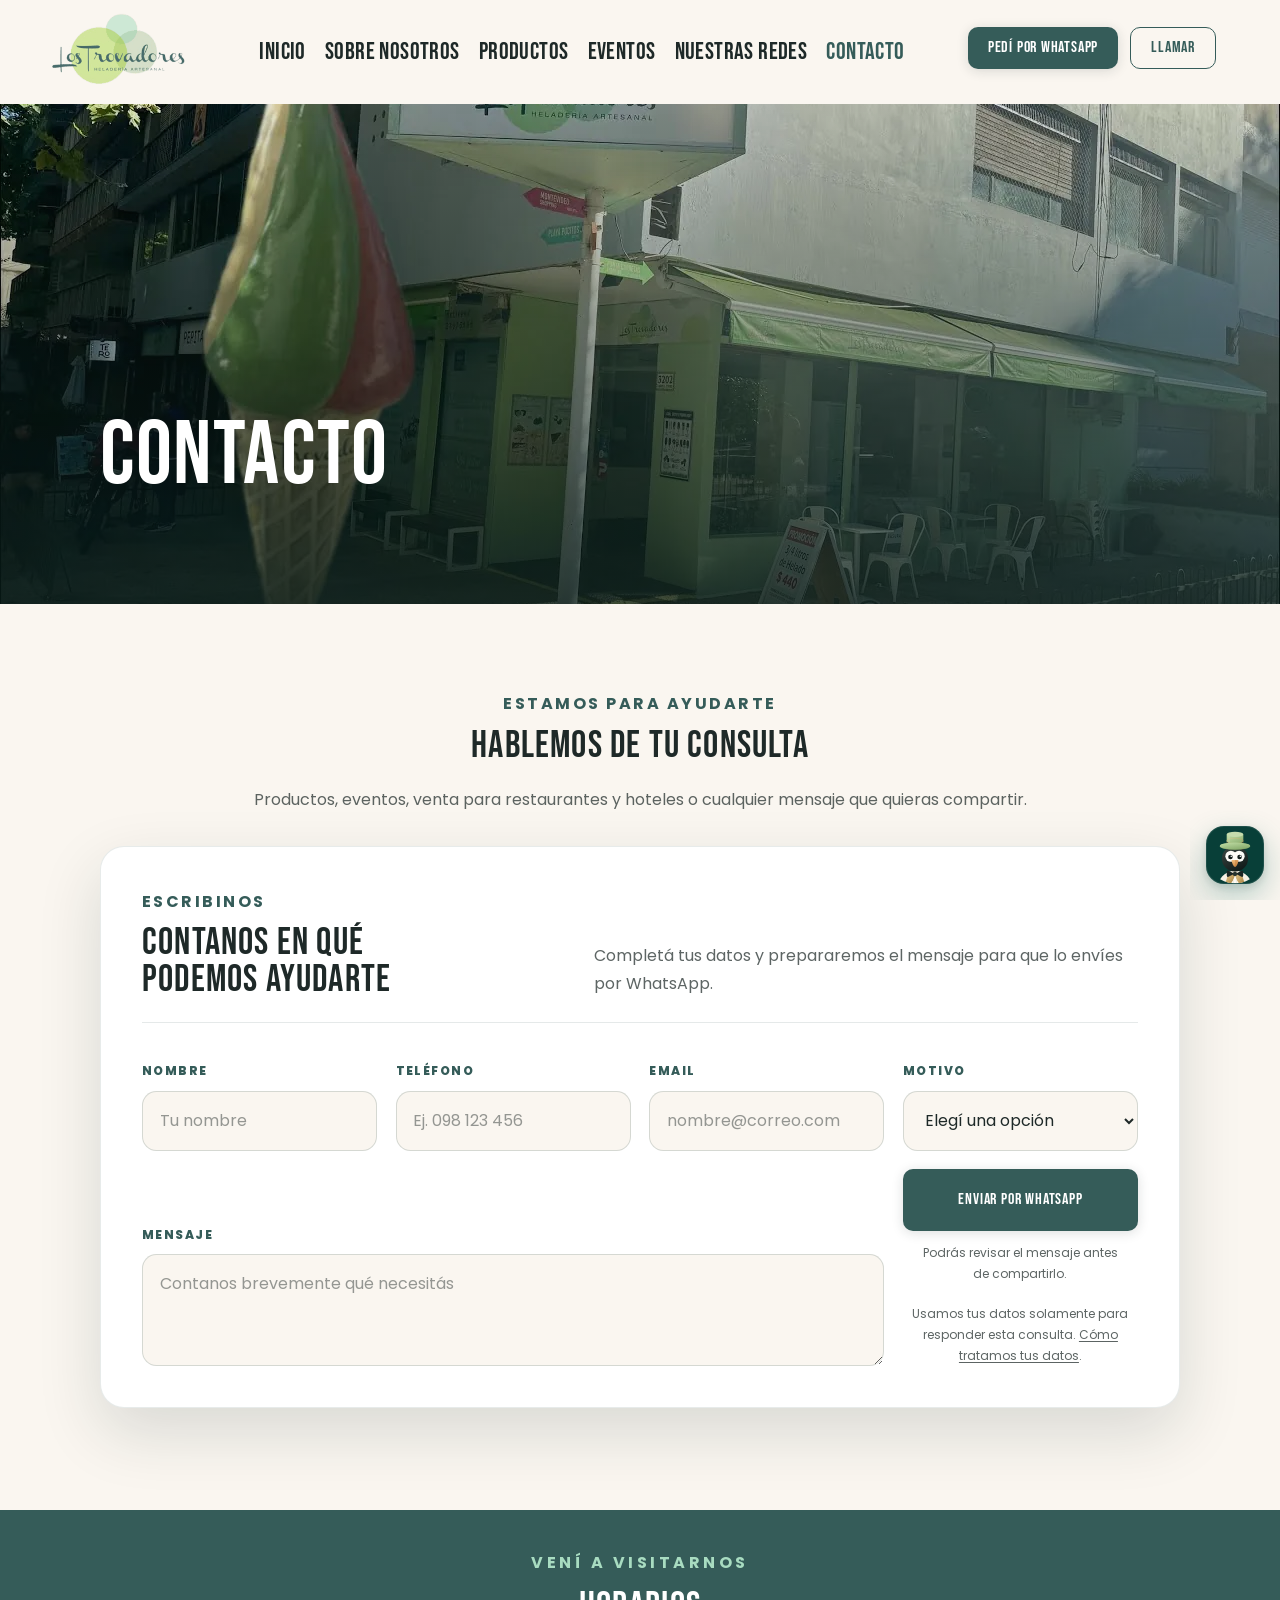
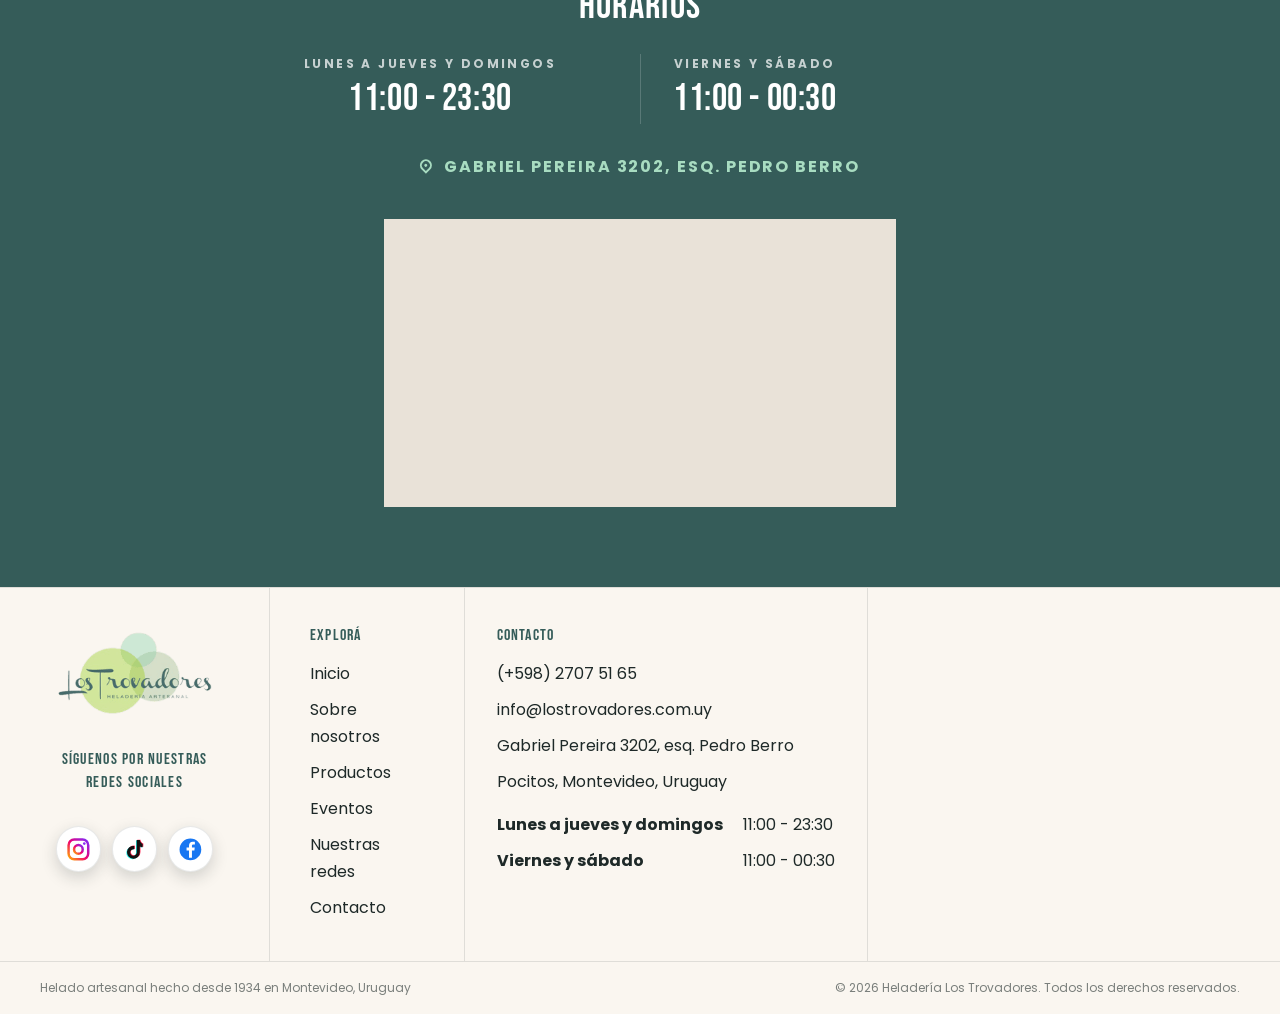
==== commit 2929ea0c: "Publicar sitio Trova 2026" ====
--- a/contacto.html
+++ b/contacto.html
@@ -7,27 +7,35 @@
       name="description"
       content="Contactá a Heladería Los Trovadores. Consultas, eventos y venta para restaurantes y hoteles en Montevideo."
     >
-    <meta name="theme-color" content="#153a36">
+    <meta name="theme-color" content="#355c59">
     <meta property="og:type" content="website">
     <meta property="og:locale" content="es_UY">
     <meta property="og:title" content="Contacto | Heladería Los Trovadores">
     <meta
       property="og:description"
-      content="Estamos en Gabriel Pereira 3202, esquina Pedro Berro, Pocitos."
+      content=""
+      data-site-meta-address
     >
     <meta property="og:image" content="https://lostrovadores.com.uy/assets/og.png">
     <meta property="og:image:alt" content="Los Trovadores, heladería artesanal desde 1934">
     <meta name="twitter:card" content="summary_large_image">
     <link rel="canonical" href="https://lostrovadores.com.uy/contacto.html">
+    <link rel="icon" href="/favicon.ico" sizes="32x32">
+    <link rel="icon" type="image/png" sizes="16x16" href="/assets/favicon-16.png">
+    <link rel="icon" type="image/png" sizes="32x32" href="/assets/favicon-32.png">
+    <link rel="apple-touch-icon" href="/assets/apple-touch-icon.png">
+    <link rel="manifest" href="/site.webmanifest">
     <link rel="preconnect" href="https://fonts.googleapis.com">
     <link rel="preconnect" href="https://fonts.gstatic.com" crossorigin>
     <link
       rel="stylesheet"
       href="https://fonts.googleapis.com/css2?family=Bebas+Neue&amp;family=Poppins:wght@400;500;600;700;800;900&amp;display=swap"
     >
-    <link rel="stylesheet" href="assets/styles.css">
+    <link rel="stylesheet" href="assets/styles.css?v=20260819-body-leading">
     <title>Contacto | Heladería Los Trovadores</title>
-    <script src="assets/components.js" defer></script>
+    <script src="assets/site-config.js" defer></script>
+    <script src="assets/analytics.js" defer></script>
+    <script src="assets/components.js?v=20260816-compact-launcher" defer></script>
     <script src="assets/main.js" defer></script>
   </head>
   <body data-page="contacto">
@@ -36,18 +44,17 @@
     <main id="contenido">
       <header
         class="page-hero"
-        style="--page-image: url('assets/hero-portada.webp')"
+        style="--page-image: url('/assets/hero-portada.webp')"
       >
         <div class="container page-hero__content">
-          <span class="eyebrow">Estamos para ayudarte</span>
           <h1>Contacto</h1>
         </div>
       </header>
 
-      <section class="section" aria-labelledby="contacto-titulo">
-        <div class="container split">
-          <div class="stack reveal">
-            <span class="eyebrow">Escribinos</span>
+      <section class="section contact-form-section" aria-labelledby="contacto-titulo">
+        <div class="container">
+          <div class="contact-intro reveal">
+            <span class="eyebrow">Estamos para ayudarte</span>
             <h2 class="section-title" id="contacto-titulo">
               Hablemos de tu consulta
             </h2>
@@ -55,98 +62,125 @@
               Productos, eventos, venta para restaurantes y hoteles o cualquier
               mensaje que quieras compartir.
             </p>
-            <address class="contact-list">
-              <p>
-                <small>Teléfono</small>
-                <a href="tel:+59827075165">(+598) 2707 51 65</a>
-              </p>
-              <p>
-                <small>Email</small>
-                <a href="mailto:info@lostrovadores.com.uy">
-                  info@lostrovadores.com.uy
-                </a>
-              </p>
-              <p>
-                <small>Dirección</small>
-                <a
-                  href="https://www.google.com/maps/search/?api=1&amp;query=Helader%C3%ADa+Los+Trovadores+Gabriel+Pereira+3202+Montevideo"
-                  target="_blank"
-                  rel="noopener"
-                >
-                  Gabriel Pereira 3202, esquina Pedro Berro<br>
-                  Pocitos, Montevideo
-                </a>
-              </p>
-            </address>
           </div>
 
           <form
-            class="form reveal"
+            class="form contact-form reveal"
+            aria-labelledby="formulario-titulo"
             data-whatsapp-form
             data-heading="Consulta desde la web de Los Trovadores"
           >
-            <div class="form-row">
-              <div class="field">
+            <div class="contact-form__header">
+              <div>
+                <span class="eyebrow">Escribinos</span>
+                <h2 id="formulario-titulo">Contanos en qué podemos ayudarte</h2>
+              </div>
+              <p>
+                Completá tus datos y prepararemos el mensaje para que lo envíes
+                por WhatsApp.
+              </p>
+            </div>
+
+            <div class="contact-form__grid">
+              <div class="field contact-form__name">
                 <label for="contacto-nombre">Nombre</label>
                 <input
                   id="contacto-nombre"
                   name="Nombre"
                   autocomplete="name"
+                  placeholder="Tu nombre"
                   required
                 >
               </div>
-              <div class="field">
+
+              <div class="field contact-form__phone">
                 <label for="contacto-telefono">Teléfono</label>
                 <input
                   id="contacto-telefono"
                   name="Teléfono"
                   type="tel"
                   autocomplete="tel"
+                  inputmode="tel"
+                  placeholder="Ej. 098 123 456"
                 >
               </div>
+
+              <div class="field contact-form__email">
+                <label for="contacto-email">Email</label>
+                <input
+                  id="contacto-email"
+                  name="Email"
+                  type="email"
+                  autocomplete="email"
+                  inputmode="email"
+                  placeholder="nombre@correo.com"
+                >
+              </div>
+
+              <div class="field contact-form__reason">
+                <label for="contacto-motivo">Motivo</label>
+                <select id="contacto-motivo" name="Motivo" required>
+                  <option value="">Elegí una opción</option>
+                  <option>Consulta general</option>
+                  <option>Evento</option>
+                  <option>Restaurante u hotel</option>
+                  <option>Productos y sabores</option>
+                </select>
+              </div>
+
+              <div class="field contact-form__message">
+                <label for="contacto-mensaje">Mensaje</label>
+                <textarea
+                  id="contacto-mensaje"
+                  name="Mensaje"
+                  placeholder="Contanos brevemente qué necesitás"
+                  required
+                ></textarea>
+              </div>
+
+              <div class="contact-form__actions">
+                <button class="button" type="submit">Enviar por WhatsApp</button>
+                <p class="form-note">
+                  Podrás revisar el mensaje antes de compartirlo.
+                </p>
+                <p class="form-note form-privacy-note">
+                  Usamos tus datos solamente para responder esta consulta.
+                  <a href="privacidad.html">Cómo tratamos tus datos</a>.
+                </p>
+              </div>
             </div>
-            <div class="field">
-              <label for="contacto-email">Email</label>
-              <input
-                id="contacto-email"
-                name="Email"
-                type="email"
-                autocomplete="email"
-              >
-            </div>
-            <div class="field">
-              <label for="contacto-motivo">Motivo</label>
-              <select id="contacto-motivo" name="Motivo" required>
-                <option value="">Seleccionar</option>
-                <option>Consulta general</option>
-                <option>Evento</option>
-                <option>Restaurante u hotel</option>
-                <option>Productos y sabores</option>
-              </select>
-            </div>
-            <div class="field">
-              <label for="contacto-mensaje">Mensaje</label>
-              <textarea id="contacto-mensaje" name="Mensaje" required></textarea>
-            </div>
-            <button class="button" type="submit">Enviar por WhatsApp</button>
-            <p class="form-note">
-              Al enviar, se abrirá WhatsApp. Podrás revisar el mensaje antes de
-              compartirlo.
-            </p>
           </form>
         </div>
       </section>
 
-      <section class="section section--forest" aria-labelledby="mapa-titulo">
-        <div class="container">
-          <span class="eyebrow">La esquina más helada de Pocitos</span>
-          <h2 class="section-title section-title--small" id="mapa-titulo">
-            Encontranos
-          </h2>
-          <div class="map-embed spacer-top" data-map-wrapper>
-            <button class="button" type="button" data-load-map>
-              Cargar mapa interactivo
-            </button>
+      <section class="section visit-hours-section" aria-labelledby="visita-titulo">
+        <div class="container visit-section reveal">
+          <div class="visit-section__header">
+            <span class="eyebrow">Vení a visitarnos</span>
+            <h2 class="section-title section-title--small" id="visita-titulo">
+              Horarios
+            </h2>
+          </div>
+          <div class="visit-section__grid">
+            <div class="visit-section__copy">
+              <dl class="hours-list" data-site-hours></dl>
+              <address>
+                <a
+                  class="visit-address"
+                  href="#"
+                  target="_blank"
+                  rel="noopener"
+                  data-site-address-link
+                ></a>
+              </address>
+            </div>
+            <div class="map-embed">
+              <iframe
+                loading="lazy"
+                referrerpolicy="no-referrer-when-downgrade"
+                data-site-map
+              ></iframe>
+            </div>
           </div>
         </div>
       </section>
--- a/assets/styles.css
+++ b/assets/styles.css
@@ -49,6 +49,187 @@
   }
 }
 
+/* Contacto: introducción centrada y formulario horizontal. */
+@layer framer-match {
+  body[data-page="contacto"] .contact-intro {
+    display: grid;
+    justify-items: center;
+    text-align: center;
+  }
+
+  body[data-page="contacto"] .contact-intro .section-title {
+    max-width: none;
+    margin-top: 0.9rem;
+  }
+
+  body[data-page="contacto"] .contact-intro .lead {
+    width: 100%;
+    max-width: none;
+    margin-top: 1.25rem;
+  }
+
+  @media (min-width: 60rem) {
+    body[data-page="contacto"] .contact-intro .section-title,
+    body[data-page="contacto"] .contact-intro .lead {
+      white-space: nowrap;
+    }
+  }
+
+  body[data-page="contacto"] .contact-form-section {
+    position: relative;
+    z-index: 2;
+    padding-block: clamp(4.5rem, 7vw, 6.5rem) clamp(5rem, 8vw, 7.5rem);
+    background: var(--cream-100);
+  }
+
+  body[data-page="contacto"] .contact-form {
+    gap: clamp(1.75rem, 3vw, 2.6rem);
+    margin-top: clamp(1.5rem, 2.5vw, 2rem);
+    padding: clamp(1.5rem, 3.2vw, 2.75rem);
+    background: var(--white);
+    border: 1px solid rgb(21 58 54 / 10%);
+    border-radius: var(--radius-lg);
+    box-shadow: 0 1.5rem 4rem rgb(16 43 40 / 14%);
+  }
+
+  body[data-page="contacto"] .contact-form__header {
+    display: flex;
+    align-items: end;
+    justify-content: space-between;
+    gap: 2rem;
+    padding-bottom: 1.5rem;
+    border-bottom: 1px solid rgb(21 58 54 / 11%);
+  }
+
+  body[data-page="contacto"] .contact-form__header h2 {
+    max-width: 18ch;
+    margin-top: 0.65rem;
+    color: var(--forest-950);
+    font-size: var(--type-4);
+    line-height: 0.95;
+  }
+
+  body[data-page="contacto"] .contact-form__header > p {
+    max-width: 34rem;
+    color: var(--ink-soft);
+    font-size: var(--type-2);
+  }
+
+  body[data-page="contacto"] .contact-form__grid {
+    display: grid;
+    grid-template-columns: repeat(12, minmax(0, 1fr));
+    align-items: end;
+    gap: 1.15rem;
+  }
+
+  body[data-page="contacto"] .contact-form__name,
+  body[data-page="contacto"] .contact-form__phone,
+  body[data-page="contacto"] .contact-form__email,
+  body[data-page="contacto"] .contact-form__reason {
+    grid-column: span 3;
+  }
+
+  body[data-page="contacto"] .contact-form__message {
+    grid-column: span 9;
+  }
+
+  body[data-page="contacto"] .contact-form__actions {
+    display: grid;
+    grid-column: span 3;
+    align-content: end;
+    gap: 0.7rem;
+  }
+
+  body[data-page="contacto"] .contact-form .field {
+    gap: 0.55rem;
+  }
+
+  body[data-page="contacto"] .contact-form .field label {
+    color: var(--forest-900);
+    font-size: var(--type-1);
+    letter-spacing: 0.12em;
+  }
+
+  body[data-page="contacto"] .contact-form .field input,
+  body[data-page="contacto"] .contact-form .field select,
+  body[data-page="contacto"] .contact-form .field textarea {
+    min-height: 3.75rem;
+    padding: 0.95rem 1.05rem;
+    background: var(--cream-100);
+    border-color: rgb(21 58 54 / 16%);
+    border-radius: 0.9rem;
+  }
+
+  body[data-page="contacto"] .contact-form .field input:hover,
+  body[data-page="contacto"] .contact-form .field select:hover,
+  body[data-page="contacto"] .contact-form .field textarea:hover {
+    border-color: rgb(21 58 54 / 34%);
+  }
+
+  body[data-page="contacto"] .contact-form .field input::placeholder,
+  body[data-page="contacto"] .contact-form .field textarea::placeholder {
+    color: rgb(24 34 31 / 45%);
+  }
+
+  body[data-page="contacto"] .contact-form .field textarea {
+    min-height: 7rem;
+  }
+
+  body[data-page="contacto"] .contact-form__actions .button {
+    width: 100%;
+    min-height: 3.85rem;
+    justify-content: center;
+    padding-inline: 1.2rem;
+  }
+
+  body[data-page="contacto"] .contact-form__actions .form-note {
+    max-width: 26rem;
+    text-align: center;
+  }
+
+  @media (max-width: 68rem) {
+    body[data-page="contacto"] .contact-form__name,
+    body[data-page="contacto"] .contact-form__phone,
+    body[data-page="contacto"] .contact-form__email,
+    body[data-page="contacto"] .contact-form__reason {
+      grid-column: span 6;
+    }
+
+    body[data-page="contacto"] .contact-form__message {
+      grid-column: span 8;
+    }
+
+    body[data-page="contacto"] .contact-form__actions {
+      grid-column: span 4;
+    }
+  }
+
+  @media (max-width: 46rem) {
+    body[data-page="contacto"] .contact-form {
+      margin-top: 2rem;
+    }
+
+    body[data-page="contacto"] .contact-form__header {
+      align-items: start;
+      flex-direction: column;
+      gap: 1rem;
+    }
+
+    body[data-page="contacto"] .contact-form__name,
+    body[data-page="contacto"] .contact-form__phone,
+    body[data-page="contacto"] .contact-form__email,
+    body[data-page="contacto"] .contact-form__reason,
+    body[data-page="contacto"] .contact-form__message,
+    body[data-page="contacto"] .contact-form__actions {
+      grid-column: 1 / -1;
+    }
+
+    body[data-page="contacto"] .contact-form .field textarea {
+      min-height: 8.5rem;
+    }
+  }
+}
+
 /* Don Trovito · widget global */
 trovito-chat {
   position: fixed;
@@ -56,8 +237,13 @@
   bottom: 0;
   z-index: 2147482900;
   display: block;
-  width: min(320px, 100vw);
-  height: 190px;
+  /*
+    Cerrado, el iframe debe ocupar solamente el botón compacto. Un marco más
+    grande queda invisible sobre el contenido y captura clics que pertenecen
+    a la página (por ejemplo, los filtros de la última columna del catálogo).
+  */
+  width: min(90px, 100vw);
+  height: min(90px, 100dvh);
   overflow: hidden;
   pointer-events: none;
   transition:
@@ -94,8 +280,8 @@
 @layer framer-match {
   .section.visit-hours-section {
     padding-block: 2.65rem 5rem;
-    background: var(--cream-100);
-    border-top: 0.4rem solid #cad9a5;
+    color: var(--white);
+    background: var(--forest-900);
   }
 
   .visit-hours-section .visit-section {
@@ -104,9 +290,9 @@
   }
 
   .visit-hours-section .visit-section__header .eyebrow {
-    color: var(--forest-900);
+    color: var(--brand-mint);
     font-family: var(--body);
-    font-size: 0.75rem;
+    font-size: var(--type-2);
     font-weight: 700;
     letter-spacing: 0.22em;
     line-height: 1.2;
@@ -115,9 +301,9 @@
 
   .visit-hours-section .visit-section__header .section-title {
     margin-top: 1.15rem;
-    color: var(--ink);
+    color: var(--white);
     font-family: var(--display);
-    font-size: clamp(3.75rem, 6vw, 4.25rem);
+    font-size: var(--type-4);
     font-weight: 400;
     letter-spacing: 0.035em;
     line-height: 0.9;
@@ -149,19 +335,19 @@
     justify-items: center;
     gap: 0.55rem;
     padding: 0.2rem 2rem 0.35rem;
-    color: var(--ink);
+    color: var(--white);
     border: 0;
     text-align: center;
   }
 
   .visit-hours-section .hours-list div + div {
-    border-left: 1px solid rgb(28 18 8 / 10%);
+    border-left: 1px solid rgb(var(--white-rgb) / 18%);
   }
 
   .visit-hours-section .hours-list dt {
-    color: #896a5d;
+    color: rgb(var(--white-rgb) / 72%);
     font-family: var(--body);
-    font-size: 0.75rem;
+    font-size: var(--type-1);
     font-weight: 700;
     letter-spacing: 0.2em;
     line-height: 1.2;
@@ -169,9 +355,9 @@
   }
 
   .visit-hours-section .hours-list dd {
-    color: #315d58;
+    color: var(--white);
     font-family: var(--display);
-    font-size: clamp(2.75rem, 5.25vw, 3.35rem);
+    font-size: var(--type-4);
     font-weight: 400;
     letter-spacing: 0.015em;
     line-height: 1;
@@ -179,12 +365,14 @@
   }
 
   .visit-hours-section address {
-    color: #896a5d;
+    width: 100%;
+    color: var(--brand-mint);
     font-family: var(--body);
-    font-size: 0.75rem;
+    font-size: var(--type-2);
     font-weight: 700;
     letter-spacing: 0.16em;
     line-height: 1.35;
+    text-align: center;
     text-transform: uppercase;
   }
 
@@ -235,7 +423,7 @@
     }
 
     .visit-hours-section .visit-section__header .section-title {
-      font-size: clamp(3.35rem, 17vw, 4.1rem);
+      font-size: var(--type-4);
     }
 
     .visit-hours-section .visit-section__copy {
@@ -254,17 +442,17 @@
 
     .visit-hours-section .hours-list div + div {
       padding-top: 1.5rem;
-      border-top: 1px solid rgb(28 18 8 / 10%);
+      border-top: 1px solid rgb(var(--white-rgb) / 18%);
       border-left: 0;
     }
 
     .visit-hours-section .hours-list dd {
-      font-size: clamp(2.7rem, 13vw, 3.25rem);
+      font-size: var(--type-4);
     }
 
     .visit-hours-section address {
       max-width: 25rem;
-      font-size: 0.68rem;
+      font-size: var(--type-2);
       text-align: center;
     }
 
@@ -281,17 +469,6 @@
 
 @layer framer-match {
   :root {
-    --ink: #1c1208;
-    --ink-soft: #514a43;
-    --forest-950: #223d3a;
-    --forest-900: #2c4b48;
-    --forest-800: #2c4b48;
-    --forest-700: #3a5e5a;
-    --cream-100: #faf6f0;
-    --cream-200: #f5f1ea;
-    --cream-300: #e9e2d8;
-    --lime-200: #b4e85a;
-    --lime-300: #b4e85a;
     --display: "Bebas Neue";
     --body: "Poppins";
     --container: 67.5rem;
@@ -299,15 +476,15 @@
     --radius-sm: 0.625rem;
     --radius-md: 1.375rem;
     --radius-lg: 1.5rem;
-    --shadow-sm: 0 2px 12px rgb(0 0 0 / 15%);
-    --shadow-md: 0 16px 45px rgb(28 18 8 / 10%);
+    --shadow-sm: 0 2px 12px rgb(var(--brand-dark-rgb) / 15%);
+    --shadow-md: 0 16px 45px rgb(var(--brand-dark-rgb) / 10%);
   }
 
   body {
     color: var(--ink);
     background: var(--cream-100);
     font-family: var(--body);
-    font-size: 0.93rem;
+    font-size: var(--type-2);
     line-height: 1.7;
   }
 
@@ -333,7 +510,7 @@
   }
 
   .site-header {
-    background: rgb(250 246 240 / 94%);
+    background: rgb(var(--surface-warm-rgb) / 94%);
     border-bottom: 0;
     backdrop-filter: none;
   }
@@ -372,7 +549,7 @@
     padding-block: 1.6rem;
     color: var(--ink);
     font-family: var(--display);
-    font-size: 1.5rem;
+    font-size: var(--type-3);
     font-weight: 400;
     letter-spacing: 0.025rem;
     line-height: 1;
@@ -402,7 +579,7 @@
     min-height: 2.625rem;
     padding: 0.75rem 1.25rem;
     border-radius: var(--radius-sm);
-    font-size: clamp(1.15rem, 1.45vw, 1.5rem);
+    font-size: var(--type-3);
   }
 
   .mobile-panel {
@@ -455,7 +632,7 @@
     .nav-actions .button--whatsapp {
       min-height: 4.5rem;
       padding-inline: 1.85rem;
-      font-size: 1rem;
+      font-size: var(--type-2);
       white-space: nowrap;
     }
 
@@ -527,7 +704,7 @@
     .mobile-panel a:not(.button) {
       padding-block: 0.35rem;
       font-family: var(--display);
-      font-size: clamp(2.25rem, 5vw, 2.75rem);
+      font-size: var(--type-3);
       font-weight: 400;
       line-height: 1;
       text-transform: uppercase;
@@ -549,7 +726,7 @@
       border: 3px solid var(--forest-900);
       border-radius: var(--radius-md);
       font-family: var(--display);
-      font-size: 2rem;
+      font-size: var(--type-3);
       font-weight: 400;
       letter-spacing: 0.035em;
       box-shadow: var(--shadow-sm);
@@ -597,7 +774,7 @@
     .nav-actions .button--whatsapp {
       min-height: 3.25rem;
       padding-inline: 1.1rem;
-      font-size: 0.8rem;
+      font-size: var(--type-2);
     }
 
     .mobile-panel {
@@ -610,7 +787,7 @@
     }
 
     .mobile-panel a:not(.button) {
-      font-size: clamp(1.8rem, 8.5vw, 2.35rem);
+      font-size: var(--type-3);
     }
 
     .mobile-actions {
@@ -619,7 +796,7 @@
 
     .mobile-actions .button {
       min-height: 3.75rem;
-      font-size: 1.65rem;
+      font-size: var(--type-3);
     }
   }
 
@@ -627,7 +804,7 @@
     gap: 0;
     color: var(--forest-900);
     font-family: var(--body);
-    font-size: 0.7375rem;
+    font-size: var(--type-2);
     font-weight: 700;
     letter-spacing: 0.15625rem;
   }
@@ -640,20 +817,20 @@
     max-width: 31.875rem;
     margin-top: 0;
     font-family: var(--display);
-    font-size: 4.5rem;
+    font-size: var(--type-4);
     font-weight: 400;
     letter-spacing: 0.075rem;
     line-height: 1;
   }
 
   .section-title--small {
-    font-size: 4.5rem;
+    font-size: var(--type-4);
   }
 
   .lead {
     color: var(--ink-soft);
     font-family: var(--body);
-    font-size: 1rem;
+    font-size: var(--type-2);
     line-height: 1.75;
   }
 
@@ -665,12 +842,12 @@
   .button {
     min-height: 2.625rem;
     padding: 0.75rem 1.25rem;
-    color: #fff;
+    color: var(--white);
     background: var(--forest-900);
     border: 0;
     border-radius: 0.625rem;
     font-family: var(--display);
-    font-size: 1.125rem;
+    font-size: var(--type-2);
     font-weight: 400;
     letter-spacing: 0.05rem;
     box-shadow: var(--shadow-sm);
@@ -681,14 +858,26 @@
   }
 
   .button:hover {
-    background: #385b57;
+    background: var(--brand-dark);
     box-shadow: var(--shadow-sm);
   }
 
   .button--light {
     color: var(--forest-900);
-    background: #fff;
+    background: var(--white);
     border: 0;
+  }
+
+  .button--accent {
+    color: var(--brand-dark);
+    background: var(--brand-accent);
+    border-color: var(--brand-accent);
+  }
+
+  .button--accent:hover {
+    color: var(--brand-dark);
+    background: var(--brand-mint);
+    border-color: var(--brand-mint);
   }
 
   .button--outline {
@@ -698,11 +887,27 @@
     box-shadow: none;
   }
 
+  .hero .button--outline {
+    color: var(--white);
+    background: rgb(var(--brand-dark-rgb) / 24%);
+    border-color: rgb(var(--white-rgb) / 82%);
+  }
+
+  .hero .button--outline:hover {
+    color: var(--brand-dark);
+    background: var(--white);
+    border-color: var(--white);
+  }
+
   .hero {
     min-height: 45rem;
     align-items: center;
     background:
-      linear-gradient(0deg, rgb(11 22 20 / 44%), rgb(11 22 20 / 26%)),
+      linear-gradient(
+        0deg,
+        rgb(var(--brand-dark-rgb) / 68%),
+        rgb(var(--brand-dark-rgb) / 38%)
+      ),
       var(--hero-image) center / cover no-repeat;
   }
 
@@ -721,14 +926,14 @@
   }
 
   .hero .eyebrow {
-    color: rgb(255 255 255 / 70%);
+    color: var(--brand-accent);
   }
 
   .hero .display-title {
     max-width: none;
     margin-block: 1.25rem 1rem;
     font-family: var(--display);
-    font-size: 7rem;
+    font-size: var(--type-5);
     font-weight: 400;
     letter-spacing: 0.125rem;
     line-height: 0.95;
@@ -737,8 +942,8 @@
   .hero__lead {
     max-width: 37.5rem;
     margin-inline: auto;
-    color: rgb(255 255 255 / 82%);
-    font-size: 1.15rem;
+    color: rgb(var(--white-rgb) / 88%);
+    font-size: var(--type-3);
     line-height: 1.6;
   }
 
@@ -758,8 +963,8 @@
     margin: 0;
     padding: 1.2rem 1.35rem 1.1rem;
     color: var(--forest-900);
-    background: rgb(255 255 255 / 96%);
-    border: 1px solid rgb(255 255 255 / 70%);
+    background: rgb(var(--white-rgb) / 96%);
+    border: 1px solid rgb(var(--white-rgb) / 70%);
     border-radius: 1.3rem;
     box-shadow: 0 1.2rem 2.8rem rgb(7 24 22 / 24%);
     backdrop-filter: blur(10px);
@@ -786,8 +991,8 @@
   }
 
   .hero__google-top .hero__stars {
-    color: #f4b400;
-    font-size: 1.1rem;
+    color: var(--rating-gold);
+    font-size: var(--type-2);
     letter-spacing: 0.05em;
     line-height: 1;
   }
@@ -801,20 +1006,20 @@
 
   .hero__score {
     font-family: var(--display);
-    font-size: 3.25rem;
+    font-size: var(--type-4);
     font-weight: 400;
     letter-spacing: 0.03em;
   }
 
   .hero__rating > span {
-    color: #7c8583;
-    font-size: 1rem;
+    color: rgb(var(--brand-dark-rgb) / 62%);
+    font-size: var(--type-2);
     font-weight: 600;
   }
 
   .hero__review-label {
-    color: #725c55;
-    font-size: 0.72rem;
+    color: rgb(var(--brand-dark-rgb) / 72%);
+    font-size: var(--type-1);
     font-weight: 700;
     letter-spacing: 0.055em;
     line-height: 1.25;
@@ -912,22 +1117,22 @@
   }
 
   .section--forest .eyebrow {
-    color: rgb(255 255 255 / 72%);
+    color: var(--brand-mint);
   }
 
   .section--forest .lead {
-    color: rgb(255 255 255 / 78%);
+    color: rgb(var(--white-rgb) / 84%);
   }
 
   .cards {
-    grid-template-columns: repeat(3, minmax(0, 1fr));
+    grid-template-columns: repeat(4, minmax(0, 1fr));
     gap: 1.8rem;
     margin-top: 0;
   }
 
   .product-card {
     min-height: 25rem;
-    background: #294744;
+    background: var(--brand-dark);
     border-radius: 1.375rem;
     box-shadow: none;
   }
@@ -942,7 +1147,12 @@
   }
 
   .product-card::after {
-    background: linear-gradient(180deg, transparent 29%, rgb(33 61 57 / 35%) 45%, #294744 66%);
+    background: linear-gradient(
+      180deg,
+      transparent 29%,
+      rgb(var(--brand-dark-rgb) / 38%) 45%,
+      var(--brand-dark) 66%
+    );
   }
 
   .product-card__body {
@@ -951,18 +1161,19 @@
   }
 
   .product-card__body .tag {
-    padding: 0;
-    color: rgb(255 255 255 / 70%);
-    background: transparent;
+    padding: 0.35rem 0.65rem;
+    color: var(--brand-dark);
+    background: var(--brand-mint);
+    border-radius: 999px;
     font-family: var(--body);
-    font-size: 0.625rem;
+    font-size: var(--type-1);
     letter-spacing: 0.12rem;
   }
 
   .product-card__body h3 {
     margin-block: 0.5rem 0.65rem;
     font-family: var(--display);
-    font-size: 2.1rem;
+    font-size: var(--type-3);
     font-weight: 400;
     letter-spacing: 0.0625rem;
     line-height: 0.92;
@@ -970,7 +1181,7 @@
 
   .product-card__body p {
     font-family: var(--body);
-    font-size: 0.78rem;
+    font-size: var(--type-2);
     line-height: 1.55;
   }
 
@@ -978,14 +1189,14 @@
     width: 2.5rem;
     height: 2.5rem;
     margin-top: 1rem;
-    color: #fff;
-    background: rgb(255 255 255 / 15%);
+    color: var(--brand-dark);
+    background: var(--brand-accent);
   }
 
   .section--lime {
     min-height: 40.9375rem;
     padding: 4.5rem 1.25rem;
-    background: linear-gradient(135deg, #b4e85a 0%, #d4e0be 48%, #a4b68b 100%);
+    background: var(--brand-mint);
     border-radius: 1.5rem;
   }
 
@@ -1013,9 +1224,9 @@
   .reviews-head .section-title {
     max-width: none;
     margin: 0 auto 1.375rem;
-    color: #1e2928;
+    color: var(--brand-dark);
     font-family: var(--display);
-    font-size: 3rem;
+    font-size: var(--type-4);
     font-weight: 600;
     letter-spacing: 0;
     line-height: 1.08;
@@ -1059,10 +1270,10 @@
   }
 
   .review-summary:hover {
-    background: #fff;
+    background: var(--white);
     box-shadow:
       0 1rem 2.2rem rgb(30 41 40 / 20%),
-      inset 0 1px 0 #fff;
+      inset 0 1px 0 var(--white);
     transform: translateY(-0.3rem) rotate(-0.7deg) scale(1.025);
   }
 
@@ -1083,7 +1294,7 @@
     width: 3.25rem;
     height: 3.25rem;
     place-items: center;
-    background: #fff;
+    background: var(--white);
     border-radius: 50%;
     box-shadow: 0 0.2rem 0.8rem rgb(28 18 8 / 12%);
     transition: transform 360ms var(--ease);
@@ -1109,8 +1320,8 @@
     display: inline-flex;
     gap: 0.08rem;
     margin-bottom: 0.12rem;
-    color: #f4b400;
-    font-size: 1.15rem;
+    color: var(--rating-gold);
+    font-size: var(--type-2);
     filter: drop-shadow(0 0.12rem 0.12rem rgb(180 119 29 / 18%));
   }
 
@@ -1141,7 +1352,7 @@
   }
 
   .review-summary__copy strong {
-    font-size: 1rem;
+    font-size: var(--type-2);
     letter-spacing: 0.01em;
   }
 
@@ -1150,14 +1361,14 @@
     gap: 0.35rem;
     margin-top: 0.22rem;
     color: var(--ink-soft);
-    font-size: 0.68rem;
+    font-size: var(--type-1);
     font-weight: 600;
   }
 
   .reviews-note {
     margin: 0 auto 1.25rem;
     color: rgb(30 41 40 / 72%);
-    font-size: 0.74rem;
+    font-size: var(--type-1);
     text-align: center;
   }
 
@@ -1168,7 +1379,7 @@
     }
 
     45% {
-      color: #ffcc33;
+      color: var(--rating-gold);
       filter: drop-shadow(0 0.25rem 0.22rem rgb(180 119 29 / 30%));
       transform: translateY(-0.28rem) rotate(-7deg) scale(1.35);
     }
@@ -1180,8 +1391,8 @@
     mask-image: linear-gradient(
       90deg,
       transparent,
-      #000 2.5rem,
-      #000 calc(100% - 2.5rem),
+      var(--mask-opaque) 2.5rem,
+      var(--mask-opaque) calc(100% - 2.5rem),
       transparent
     );
   }
@@ -1223,7 +1434,7 @@
 
   .review-card blockquote {
     flex: 1;
-    font-size: 0.95rem;
+    font-size: var(--type-2);
     line-height: 1.7;
   }
 
@@ -1249,13 +1460,13 @@
   }
 
   /* Encabezado y carrusel de reseñas, alineados con la referencia visual. */
-  .section--lime.reviews-section {
+  .reviews-section {
     overflow: hidden;
     padding: 4rem 0 5rem;
-    background: linear-gradient(105deg, #c3e98b 0%, #d7e0c1 100%);
-  }
-
-  .section--lime.reviews-section > .container {
+    background: var(--surface-muted);
+  }
+
+  .reviews-section > .container {
     width: min(calc(100% - 2rem), 75rem);
     max-width: 75rem;
     margin-inline: auto;
@@ -1281,8 +1492,8 @@
 
   .reviews-section .reviews-head .eyebrow {
     margin-bottom: 1.25rem;
-    color: #3b5a57;
-    font-size: 1.45rem;
+    color: var(--brand-primary);
+    font-size: var(--type-2);
     letter-spacing: 0.32em;
     line-height: 1.25;
     text-align: center;
@@ -1294,9 +1505,9 @@
     width: 100%;
     max-width: 100%;
     margin: 0 auto 2.35rem;
-    color: #1e2928;
+    color: var(--brand-dark);
     font-family: var(--display);
-    font-size: clamp(3rem, 7.55vw, 4rem);
+    font-size: var(--type-4);
     font-weight: 600;
     letter-spacing: 0;
     line-height: 1.05;
@@ -1318,7 +1529,7 @@
     margin-inline: auto;
     padding: 1.2rem 2.15rem;
     background: rgb(255 255 255 / 96%);
-    border: 2px solid #d7dedc;
+    border: 2px solid rgb(var(--brand-dark-rgb) / 14%);
     box-shadow: 0 1rem 2.5rem rgb(30 41 40 / 10%);
   }
 
@@ -1347,13 +1558,13 @@
 
   .reviews-section .review-summary__stars {
     margin: 0;
-    color: #c28500;
-    font-size: 2rem;
+    color: var(--rating-gold);
+    font-size: var(--type-3);
     line-height: 1;
   }
 
   .reviews-section .review-summary__copy strong {
-    font-size: 1.75rem;
+    font-size: var(--type-3);
     line-height: 1;
     white-space: nowrap;
   }
@@ -1362,8 +1573,8 @@
     grid-column: 1 / -1;
     display: block;
     margin: 0;
-    color: #62736f;
-    font-size: 1.28rem;
+    color: rgb(var(--brand-dark-rgb) / 72%);
+    font-size: var(--type-2);
     font-weight: 600;
     line-height: 1.35;
     text-align: center;
@@ -1396,7 +1607,7 @@
   }
 
   @media (max-width: 40rem) {
-    .section--lime.reviews-section {
+    .reviews-section {
       padding-block: 3.5rem 4.25rem;
     }
 
@@ -1407,14 +1618,14 @@
 
     .reviews-section .reviews-head .eyebrow {
       margin-bottom: 1rem;
-      font-size: clamp(0.85rem, 4.2vw, 1.1rem);
+      font-size: var(--type-2);
       letter-spacing: 0.26em;
     }
 
     .reviews-section .reviews-head .section-title {
       width: 100%;
       margin-bottom: 1.9rem;
-      font-size: clamp(2.5rem, 12vw, 3.4rem);
+      font-size: var(--type-4);
       line-height: 0.98;
       white-space: normal;
     }
@@ -1436,15 +1647,15 @@
     }
 
     .reviews-section .review-summary__stars {
-      font-size: clamp(1.25rem, 6vw, 1.55rem);
+      font-size: var(--type-3);
     }
 
     .reviews-section .review-summary__copy strong {
-      font-size: clamp(1.15rem, 5.3vw, 1.4rem);
+      font-size: var(--type-3);
     }
 
     .reviews-section .review-summary__copy small {
-      font-size: clamp(0.78rem, 3.8vw, 1rem);
+      font-size: var(--type-1);
     }
   }
 
@@ -1503,14 +1714,14 @@
 
   .business-cta {
     padding: 4.25rem 3rem 5.125rem;
-    background: transparent;
+    background: var(--surface-warm);
   }
 
   .business-cta__inner {
     grid-template-columns: 35.9375rem 1fr;
     min-height: 22.5rem;
     color: var(--ink);
-    background: var(--cream-100);
+    background: var(--brand-secondary);
     border-radius: 1.5rem;
     box-shadow: var(--shadow-md);
   }
@@ -1521,18 +1732,18 @@
   }
 
   .business-cta__copy .eyebrow {
-    color: var(--forest-900);
+    color: var(--brand-dark);
   }
 
   .business-cta__copy .section-title {
-    font-size: 2.875rem;
+    font-size: var(--type-4);
     letter-spacing: 0.0375rem;
     line-height: 1;
   }
 
   .business-cta__copy p {
     max-width: 29rem;
-    font-size: 0.92rem;
+    font-size: var(--type-2);
   }
 
   .business-cta__image {
@@ -1544,12 +1755,13 @@
   }
 
   .page-hero h1 {
-    max-width: 14ch;
-    margin-top: 0.75rem;
+    max-width: none;
+    margin-top: 0;
     font-family: var(--display);
-    font-size: 5.5rem;
+    font-size: var(--type-5);
     font-weight: 400;
     letter-spacing: 0.1rem;
+    white-space: nowrap;
   }
 
   .media-frame,
@@ -1564,7 +1776,7 @@
   .fact-card h3,
   .event-card h3 {
     font-family: var(--display);
-    font-size: 2rem;
+    font-size: var(--type-3);
     font-weight: 400;
   }
 
@@ -1572,7 +1784,7 @@
     padding-block: 0;
     color: var(--ink);
     background: var(--cream-100);
-    border-top: 1px solid rgb(28 18 8 / 12%);
+    border-top: 1px solid rgb(var(--brand-dark-rgb) / 12%);
   }
 
   .site-footer > .container {
@@ -1588,7 +1800,7 @@
   .footer-grid > div {
     min-height: 19rem;
     padding: 2.5rem;
-    border-left: 1px solid rgb(28 18 8 / 12%);
+    border-left: 1px solid rgb(var(--brand-dark-rgb) / 12%);
   }
 
   .footer-grid > div:first-child {
@@ -1600,11 +1812,11 @@
   }
 
   .site-footer .brand {
-    color: var(--forest-900);
+    color: var(--brand-primary);
   }
 
   .footer-heading {
-    color: var(--forest-900);
+    color: var(--brand-primary);
   }
 
   .footer-map {
@@ -1623,7 +1835,7 @@
     position: relative;
     margin-top: 0;
     padding: 1rem 2.5rem;
-    color: rgb(28 18 8 / 58%);
+    color: rgb(var(--brand-dark-rgb) / 58%);
     border-top: 0;
   }
 
@@ -1634,7 +1846,7 @@
     width: 100vw;
     height: 1px;
     content: "";
-    background: rgb(28 18 8 / 12%);
+    background: rgb(var(--brand-dark-rgb) / 12%);
     pointer-events: none;
     transform: translateX(-50%);
   }
@@ -1661,7 +1873,7 @@
     .section-title,
     .section-title--small {
       max-width: none;
-      font-size: 2.5rem;
+      font-size: var(--type-4);
       line-height: 1;
     }
 
@@ -1684,13 +1896,13 @@
 
     .hero .display-title {
       margin-block: 0.75rem 1.2rem;
-      font-size: 3.125rem;
+      font-size: var(--type-5);
       line-height: 0.95;
     }
 
     .hero__lead {
       margin-inline: auto;
-      font-size: 1.15rem;
+      font-size: var(--type-3);
       line-height: 1.6;
     }
 
@@ -1781,7 +1993,7 @@
     }
 
     .reviews-head .section-title {
-      font-size: 1.875rem;
+      font-size: var(--type-4);
       line-height: 1.08;
     }
 
@@ -1816,7 +2028,7 @@
     }
 
     .business-cta__copy .section-title {
-      font-size: 1.8125rem;
+      font-size: var(--type-4);
       line-height: 1;
     }
 
@@ -1829,7 +2041,7 @@
     }
 
     .page-hero h1 {
-      font-size: 3.125rem;
+      font-size: var(--type-5);
       line-height: 0.95;
     }
 
@@ -1840,7 +2052,7 @@
     .footer-grid > div {
       min-height: auto;
       padding: 2rem 1.5rem;
-      border-top: 1px solid rgb(28 18 8 / 12%);
+      border-top: 1px solid rgb(var(--brand-dark-rgb) / 12%);
       border-left: 0;
     }
 
@@ -1869,22 +2081,48 @@
 
 @layer tokens {
   :root {
-    --ink: #18221f;
-    --ink-soft: #53605b;
-    --forest-950: #102b28;
-    --forest-900: #153a36;
-    --forest-800: #214943;
-    --forest-700: #315d56;
-    --cream-100: #faf8f3;
-    --cream-200: #f3efe6;
-    --cream-300: #e8e1d3;
-    --lime-200: #dfff8c;
-    --lime-300: #ccef70;
-    --amber: #b4771d;
+    /*
+      Sistema cromático único · 03. Brand colors
+      Los alias históricos se conservan para que todos los componentes
+      consuman la misma fuente de verdad durante la migración.
+    */
+    --brand-primary: #355c59;
+    --brand-primary-rgb: 53 92 89;
+    --brand-accent: #b4e85a;
+    --brand-accent-rgb: 180 232 90;
+    --brand-secondary: #a4b68b;
+    --brand-secondary-rgb: 164 182 139;
+    --brand-mint: #a8dcc1;
+    --brand-mint-rgb: 168 220 193;
+    --brand-dark: #1e2928;
+    --brand-dark-rgb: 30 41 40;
+    --surface-warm: #faf6f0;
+    --surface-warm-rgb: 250 246 240;
+    --surface-muted: #f5f1ea;
+    --surface-subtle: #e9e2d8;
     --white: #ffffff;
-    --shadow-sm: 0 8px 24px rgb(16 43 40 / 8%);
-    --shadow-md: 0 22px 55px rgb(16 43 40 / 14%);
-    --border: 1px solid rgb(24 34 31 / 12%);
+    --white-rgb: 255 255 255;
+    --rating-gold: #b4771d;
+    --status-success: #2e7d4f;
+    --status-success-soft: #eaf7ef;
+    --status-success-bright: #7be39b;
+    --status-error: #ffb3ab;
+    --mask-opaque: #000000;
+    --ink: var(--brand-dark);
+    --ink-soft: rgb(var(--brand-dark-rgb) / 72%);
+    --forest-950: var(--brand-dark);
+    --forest-900: var(--brand-primary);
+    --forest-800: var(--brand-primary);
+    --forest-700: var(--brand-primary);
+    --cream-100: var(--surface-warm);
+    --cream-200: var(--surface-muted);
+    --cream-300: var(--surface-subtle);
+    --lime-200: var(--brand-accent);
+    --lime-300: var(--brand-accent);
+    --amber: var(--rating-gold);
+    --shadow-sm: 0 8px 24px rgb(var(--brand-dark-rgb) / 8%);
+    --shadow-md: 0 22px 55px rgb(var(--brand-dark-rgb) / 14%);
+    --border: 1px solid rgb(var(--brand-dark-rgb) / 12%);
     --radius-sm: 0.75rem;
     --radius-md: 1.25rem;
     --radius-lg: 2rem;
@@ -1893,6 +2131,15 @@
     --header-height: 5.25rem;
     --display: "Bebas Neue";
     --body: "Poppins";
+    /*
+      Escala tipográfica única de la web principal.
+      Cada componente debe usar uno de estos cinco niveles.
+    */
+    --type-1: 0.75rem;
+    --type-2: 1rem;
+    --type-3: 1.5rem;
+    --type-4: clamp(2rem, 3vw, 3.25rem);
+    --type-5: clamp(3.25rem, 7vw, 7rem);
     --ease: cubic-bezier(0.22, 1, 0.36, 1);
   }
 }
@@ -1903,13 +2150,18 @@
     color: var(--ink);
     background: var(--cream-100);
     font-family: var(--body);
-    font-size: 1rem;
+    font-size: var(--type-2);
     line-height: 1.6;
     text-rendering: optimizeLegibility;
   }
 
   body.menu-open {
     overflow: hidden;
+  }
+
+  body.menu-open trovito-chat {
+    visibility: hidden;
+    opacity: 0;
   }
 
   a {
@@ -1992,7 +2244,7 @@
   }
 
   .section--lime {
-    background: linear-gradient(135deg, var(--lime-200), #eefcc9);
+    background: var(--brand-mint);
   }
 
   .eyebrow {
@@ -2000,7 +2252,7 @@
     align-items: center;
     gap: 0.6rem;
     color: var(--forest-700);
-    font-size: 0.75rem;
+    font-size: var(--type-2);
     font-weight: 800;
     letter-spacing: 0.22em;
     line-height: 1.2;
@@ -2023,23 +2275,23 @@
   .display-title {
     max-width: 15ch;
     margin-top: 1rem;
-    font-size: clamp(3.1rem, 7.4vw, 7.75rem);
+    font-size: var(--type-5);
   }
 
   .section-title {
     max-width: 18ch;
     margin-top: 1rem;
-    font-size: clamp(2.6rem, 5vw, 5.4rem);
+    font-size: var(--type-4);
   }
 
   .section-title--small {
-    font-size: clamp(2.2rem, 4vw, 4rem);
+    font-size: var(--type-4);
   }
 
   .lead {
     max-width: 42rem;
     color: var(--ink-soft);
-    font-size: clamp(1.05rem, 1.6vw, 1.3rem);
+    font-size: var(--type-2);
     line-height: 1.65;
   }
 
@@ -2065,7 +2317,7 @@
     background: var(--forest-900);
     border: 1px solid var(--forest-900);
     border-radius: var(--radius-pill);
-    font-size: 0.78rem;
+    font-size: var(--type-2);
     font-weight: 800;
     letter-spacing: 0.08em;
     line-height: 1;
@@ -2081,7 +2333,7 @@
 
   .button::after {
     content: "→";
-    font-size: 1.1rem;
+    font-size: var(--type-2);
     transition: transform 220ms var(--ease);
   }
 
@@ -2099,6 +2351,18 @@
     color: var(--forest-950);
     background: var(--white);
     border-color: var(--white);
+  }
+
+  .button--accent {
+    color: var(--brand-dark);
+    background: var(--brand-accent);
+    border-color: var(--brand-accent);
+  }
+
+  .button--accent:hover {
+    color: var(--brand-dark);
+    background: var(--brand-mint);
+    border-color: var(--brand-mint);
   }
 
   .button--outline {
@@ -2117,7 +2381,7 @@
     padding: 0.48rem 1rem;
     color: var(--cream-100);
     background: var(--forest-950);
-    font-size: 0.7rem;
+    font-size: var(--type-1);
     font-weight: 700;
     letter-spacing: 0.12em;
     text-align: center;
@@ -2128,7 +2392,7 @@
     position: sticky;
     top: 0;
     z-index: 100;
-    background: rgb(250 248 243 / 90%);
+    background: rgb(var(--surface-warm-rgb) / 90%);
     border-bottom: var(--border);
     backdrop-filter: blur(18px);
   }
@@ -2159,7 +2423,7 @@
     position: relative;
     padding-block: 1.8rem;
     font-family: var(--display);
-    font-size: 0.95rem;
+    font-size: var(--type-2);
     font-weight: 800;
     letter-spacing: 0.01em;
     text-transform: uppercase;
@@ -2193,11 +2457,15 @@
   .nav-actions .button {
     min-height: 2.75rem;
     padding-inline: 1rem;
-    font-size: 0.67rem;
+    font-size: var(--type-2);
   }
 
   .nav-actions .button::after {
     display: none;
+  }
+
+  .nav-actions .button--whatsapp {
+    gap: 0.22em;
   }
 
   .menu-toggle {
@@ -2309,12 +2577,12 @@
 
   .product-card__body h3 {
     margin-block: 0.5rem 0.7rem;
-    font-size: 2rem;
+    font-size: var(--type-3);
   }
 
   .product-card__body p {
     color: rgb(255 255 255 / 80%);
-    font-size: 0.9rem;
+    font-size: var(--type-2);
   }
 
   .product-card__arrow {
@@ -2354,7 +2622,7 @@
   }
 
   .field label {
-    font-size: 0.78rem;
+    font-size: var(--type-1);
     font-weight: 800;
     letter-spacing: 0.08em;
     text-transform: uppercase;
@@ -2388,7 +2656,7 @@
 
   .form-note {
     color: var(--ink-soft);
-    font-size: 0.8rem;
+    font-size: var(--type-1);
   }
 
   .section--forest .form-note {
@@ -2402,7 +2670,7 @@
     color: var(--forest-900);
     background: var(--lime-200);
     border-radius: var(--radius-pill);
-    font-size: 0.68rem;
+    font-size: var(--type-1);
     font-weight: 800;
     letter-spacing: 0.1em;
     line-height: 1;
@@ -2432,8 +2700,12 @@
     isolation: isolate;
     color: var(--white);
     background:
-      linear-gradient(90deg, rgb(8 28 25 / 82%) 0%, rgb(8 28 25 / 28%) 70%),
-      linear-gradient(0deg, rgb(8 28 25 / 65%) 0%, transparent 65%),
+      linear-gradient(
+        90deg,
+        rgb(var(--brand-dark-rgb) / 82%) 0%,
+        rgb(var(--brand-dark-rgb) / 28%) 70%
+      ),
+      linear-gradient(0deg, rgb(var(--brand-dark-rgb) / 65%) 0%, transparent 65%),
       var(--hero-image) center / cover no-repeat;
   }
 
@@ -2442,7 +2714,11 @@
     inset: 0;
     z-index: -1;
     content: "";
-    background: linear-gradient(120deg, rgb(223 255 140 / 8%), transparent 45%);
+    background: linear-gradient(
+      120deg,
+      rgb(var(--brand-accent-rgb) / 10%),
+      transparent 45%
+    );
   }
 
   .hero__content {
@@ -2455,12 +2731,12 @@
 
   .hero .display-title {
     margin-bottom: 1.3rem;
-    font-size: clamp(4rem, 9.5vw, 9.6rem);
+    font-size: var(--type-5);
   }
 
   .hero__lead {
     max-width: 36rem;
-    font-size: clamp(1.1rem, 2vw, 1.5rem);
+    font-size: var(--type-3);
   }
 
   .hero__meta {
@@ -2475,13 +2751,13 @@
 
   .hero__score {
     font-family: var(--display);
-    font-size: 2.4rem;
+    font-size: var(--type-3);
     font-weight: 800;
     line-height: 1;
   }
 
   .hero__stars {
-    color: #ffd75e;
+    color: var(--rating-gold);
     letter-spacing: 0.08em;
   }
 
@@ -2529,7 +2805,7 @@
 
   .review-card blockquote {
     margin-block: 1.1rem 1.4rem;
-    font-size: 1.05rem;
+    font-size: var(--type-2);
     line-height: 1.6;
   }
 
@@ -2615,7 +2891,7 @@
   .page-hero h1 {
     max-width: 14ch;
     margin-top: 1rem;
-    font-size: clamp(3.8rem, 8vw, 8.6rem);
+    font-size: var(--type-5);
   }
 
   .facts-grid {
@@ -2636,7 +2912,7 @@
   .fact-card h3 {
     margin-bottom: 0.8rem;
     color: var(--forest-800);
-    font-size: 1.7rem;
+    font-size: var(--type-3);
   }
 
   .faq {
@@ -2669,7 +2945,7 @@
 
   .faq summary::after {
     content: "+";
-    font-size: 1.5rem;
+    font-size: var(--type-3);
     transition: transform 220ms ease;
   }
 
@@ -2697,7 +2973,7 @@
     background: transparent;
     border: 1px solid rgb(21 58 54 / 28%);
     border-radius: var(--radius-pill);
-    font-size: 0.76rem;
+    font-size: var(--type-1);
     font-weight: 800;
     letter-spacing: 0.06em;
     text-transform: uppercase;
@@ -2729,7 +3005,7 @@
 
   .flavor-item h3 {
     font-family: var(--body);
-    font-size: 1rem;
+    font-size: var(--type-2);
     letter-spacing: 0;
     line-height: 1.35;
     text-transform: none;
@@ -2737,7 +3013,7 @@
 
   .flavor-item p {
     color: var(--ink-soft);
-    font-size: 0.86rem;
+    font-size: var(--type-2);
   }
 
   .flavor-empty {
@@ -2775,7 +3051,7 @@
 
   .event-card h3 {
     margin-bottom: 0.8rem;
-    font-size: 1.8rem;
+    font-size: var(--type-3);
   }
 
   .social-grid {
@@ -2799,7 +3075,8 @@
   }
 
   .social-card:nth-child(2) {
-    background: #594153;
+    color: var(--brand-dark);
+    background: var(--brand-secondary);
   }
 
   .social-card::before {
@@ -2815,7 +3092,7 @@
 
   .social-card h2 {
     margin-block: 0.7rem;
-    font-size: clamp(2.3rem, 4vw, 4.4rem);
+    font-size: var(--type-4);
   }
 
   .social-card:hover {
@@ -2837,7 +3114,7 @@
     display: block;
     margin-bottom: 0.2rem;
     color: var(--ink-soft);
-    font-size: 0.72rem;
+    font-size: var(--type-1);
     font-weight: 800;
     letter-spacing: 0.13em;
     text-transform: uppercase;
@@ -2879,7 +3156,7 @@
   .footer-heading {
     margin-bottom: 1rem;
     color: var(--lime-200);
-    font-size: 0.72rem;
+    font-size: var(--type-1);
     font-weight: 800;
     letter-spacing: 0.18em;
     text-transform: uppercase;
@@ -2909,14 +3186,14 @@
   }
 
   .footer-hours dt {
-    font-size: 0.9rem;
+    font-size: var(--type-2);
     font-weight: 700;
     white-space: nowrap;
   }
 
   .footer-hours dd {
     margin: 0;
-    font-size: 0.9rem;
+    font-size: var(--type-2);
     text-align: left;
     white-space: nowrap;
   }
@@ -2930,7 +3207,7 @@
     padding-top: 1.35rem;
     color: rgb(255 255 255 / 52%);
     border-top: 1px solid rgb(255 255 255 / 14%);
-    font-size: 0.75rem;
+    font-size: var(--type-1);
   }
 
   @keyframes float {
@@ -2947,7 +3224,7 @@
 /* Ajustes finales de centrado para la portada móvil. */
 @layer framer-match {
   body[data-page="inicio"] .history-eyebrow {
-    font-size: 1.05rem;
+    font-size: var(--type-2);
     letter-spacing: 0.2em;
   }
 
@@ -3084,7 +3361,13 @@
     .footer-grid > div,
     .footer-navigation,
     .footer-contact {
+      width: 100%;
+      min-width: 0;
       text-align: center;
+    }
+
+    .footer-grid {
+      grid-template-columns: minmax(0, 1fr);
     }
 
     .footer-navigation,
@@ -3127,7 +3410,7 @@
       min-width: 0;
       min-height: 3rem;
       padding-inline: 0.25rem;
-      font-size: clamp(0.82rem, 4vw, 1rem);
+      font-size: var(--type-2);
       letter-spacing: 0.025em;
       white-space: nowrap;
     }
@@ -3135,7 +3418,7 @@
 
   @media (max-width: 23rem) {
     body[data-page="inicio"] .history-copy .button {
-      font-size: 0.76rem;
+      font-size: var(--type-2);
     }
   }
 }
@@ -3198,7 +3481,7 @@
     .mobile-panel a:not(.button) {
       padding-block: 0.6rem;
       font-family: var(--display);
-      font-size: clamp(2.2rem, 8vw, 4rem);
+      font-size: var(--type-3);
       font-weight: 800;
       line-height: 1;
       text-transform: uppercase;
@@ -3275,7 +3558,7 @@
       display: grid;
       place-items: center;
       padding-block: 0.3rem;
-      font-size: 0.58rem;
+      font-size: var(--type-1);
       letter-spacing: 0.08em;
     }
 
@@ -3285,7 +3568,7 @@
     }
 
     .hero .display-title {
-      font-size: clamp(3.7rem, 19vw, 6rem);
+      font-size: var(--type-5);
     }
 
     .cards,
@@ -3356,7 +3639,7 @@
   .catalog-title {
     color: var(--ink);
     font-family: var(--display);
-    font-size: clamp(4rem, 6vw, 7rem);
+    font-size: var(--type-5);
     font-weight: 400;
     letter-spacing: 0.04em;
     line-height: 0.95;
@@ -3380,7 +3663,7 @@
     border: 0;
     border-radius: 0.75rem;
     font-family: var(--display);
-    font-size: 1.1rem;
+    font-size: var(--type-3);
     font-weight: 400;
     letter-spacing: 0.035em;
     line-height: 1;
@@ -3413,7 +3696,7 @@
     scroll-margin-top: calc(var(--header-height) + 1.5rem);
     color: var(--ink);
     font-family: var(--display);
-    font-size: clamp(3.25rem, 4.25vw, 5rem);
+    font-size: var(--type-4);
     font-weight: 400;
     letter-spacing: 0.035em;
     line-height: 1;
@@ -3421,11 +3704,198 @@
     text-transform: uppercase;
   }
 
+  .catalog-category-photo {
+    position: relative;
+    display: grid;
+    grid-template-columns: minmax(0, 43%) minmax(0, 19%) minmax(0, 38%);
+    width: 100%;
+    aspect-ratio: 3.2 / 1;
+    margin-top: 4.5rem;
+    overflow: hidden;
+    color: var(--forest-950);
+    background:
+      radial-gradient(
+        circle at 4% 8%,
+        rgb(var(--brand-accent-rgb) / 24%),
+        transparent 17rem
+      ),
+      linear-gradient(120deg, var(--cream-100), var(--lime-100));
+    border: 1px solid rgb(var(--brand-dark-rgb) / 14%);
+    border-radius: 1.75rem;
+    box-shadow: 0 1.5rem 4rem rgb(var(--brand-dark-rgb) / 12%);
+  }
+
+  .catalog-category-photo[hidden] {
+    display: none;
+  }
+
+  .adu-story-banner__content {
+    display: flex;
+    min-width: 0;
+    height: 100%;
+    align-items: center;
+    padding: 2.25rem 1rem 2.25rem 2.5rem;
+  }
+
+  .adu-story-banner__seal-stage {
+    position: relative;
+    display: grid;
+    min-width: 0;
+    height: 100%;
+    place-items: center;
+    background: radial-gradient(
+      circle,
+      rgb(var(--brand-accent-rgb) / 28%) 0 42%,
+      transparent 43%
+    );
+  }
+
+  .adu-story-banner__seal {
+    width: min(13.5rem, calc(100% - 1rem));
+    height: auto;
+    border: 0.3rem solid var(--white);
+    border-radius: 0.75rem;
+    box-shadow: 0 1rem 2.5rem rgb(var(--brand-dark-rgb) / 18%);
+    transform: rotate(-2deg);
+  }
+
+  .adu-story-banner__copy {
+    min-width: 0;
+  }
+
+  .adu-story-banner__eyebrow {
+    display: block;
+    color: var(--forest-700);
+    font-family: var(--body);
+    font-size: var(--type-2);
+    font-weight: 800;
+    letter-spacing: 0.12em;
+    line-height: 1.35;
+    text-transform: uppercase;
+  }
+
+  .adu-story-banner__copy h3 {
+    max-width: none;
+    margin-top: 0.45rem;
+    color: var(--forest-950);
+    font-family: var(--display);
+    font-size: var(--type-4);
+    font-weight: 400;
+    letter-spacing: 0.025em;
+    line-height: 1.02;
+    text-transform: uppercase;
+  }
+
+  .adu-story-banner__copy h3 span {
+    color: var(--forest-700);
+    background: linear-gradient(
+      transparent 72%,
+      rgb(var(--brand-accent-rgb) / 48%) 72%
+    );
+  }
+
+  .adu-story-banner__copy p {
+    max-width: 42ch;
+    margin-top: 1rem;
+    color: var(--ink-soft);
+    font-family: var(--body);
+    font-size: var(--type-2);
+    font-weight: 500;
+    line-height: 1.55;
+  }
+
+  .adu-story-banner__link {
+    display: inline-flex;
+    align-items: center;
+    gap: 0.4rem;
+    margin-top: 1.15rem;
+    color: var(--forest-950);
+    font-family: var(--body);
+    font-size: var(--type-2);
+    font-weight: 800;
+    letter-spacing: 0.04em;
+    text-decoration: underline;
+    text-decoration-color: var(--forest-700);
+    text-decoration-thickness: 0.14rem;
+    text-underline-offset: 0.3rem;
+  }
+
+  .adu-story-banner__link:hover {
+    color: var(--forest-700);
+  }
+
+  .adu-story-banner__gallery {
+    position: relative;
+    min-width: 0;
+    min-height: 0;
+    padding: 0.75rem 0.75rem 0.75rem 0;
+  }
+
+  .adu-story-banner__photo {
+    width: 100%;
+    height: 100%;
+    min-width: 0;
+    min-height: 0;
+    object-fit: cover;
+    border: 0.2rem solid rgb(var(--white-rgb) / 78%);
+    border-radius: 0.8rem;
+    box-shadow: 0 0.6rem 1.4rem rgb(var(--brand-dark-rgb) / 10%);
+  }
+
+  .adu-story-banner__feature {
+    position: relative;
+    width: 100%;
+    height: 100%;
+    min-width: 0;
+    min-height: 0;
+    overflow: hidden;
+    background: linear-gradient(135deg, var(--cream-100), var(--lime-100));
+    border: 0.2rem solid rgb(var(--white-rgb) / 78%);
+    border-radius: 0.8rem;
+    box-shadow: 0 0.6rem 1.4rem rgb(var(--brand-dark-rgb) / 10%);
+  }
+
+  .adu-story-banner__feature::after {
+    position: absolute;
+    inset: 0;
+    content: "";
+    pointer-events: none;
+    background:
+      linear-gradient(
+        90deg,
+        rgb(var(--brand-dark-rgb) / 16%),
+        transparent 38%,
+        rgb(var(--white-rgb) / 20%)
+      ),
+      linear-gradient(0deg, rgb(var(--brand-dark-rgb) / 8%), transparent 58%);
+  }
+
+  .adu-story-banner__photo--collage {
+    position: absolute;
+    inset: 0;
+    border: 0;
+    border-radius: 0;
+    box-shadow: none;
+    filter: saturate(0.62) contrast(0.88) brightness(1.06);
+    object-position: center 58%;
+    opacity: 0.76;
+    transform: scale(1.025);
+  }
+
+  .catalog-category-photo:not([hidden]) + .flavor-grid {
+    margin-top: 7rem;
+  }
+
+  .ceaps-guide[hidden] {
+    display: none;
+  }
+
   .product-catalog .flavor-grid {
     display: grid;
     grid-template-columns: repeat(2, minmax(0, 1fr));
     gap: 4.75rem clamp(3rem, 7vw, 8rem);
     margin-top: 6rem;
+    scroll-margin-top: calc(var(--header-height) + 2rem);
   }
 
   .product-catalog .flavor-item {
@@ -3467,7 +3937,7 @@
   .product-catalog .flavor-item h3 {
     color: var(--ink);
     font-family: var(--display);
-    font-size: clamp(1.55rem, 1.8vw, 2rem);
+    font-size: var(--type-3);
     font-weight: 400;
     letter-spacing: 0.025em;
     line-height: 1.08;
@@ -3478,7 +3948,7 @@
     margin-top: 0.55rem;
     color: var(--ink-soft);
     font-family: var(--body);
-    font-size: clamp(0.95rem, 1.25vw, 1.15rem);
+    font-size: var(--type-2);
     line-height: 1.45;
   }
 
@@ -3488,6 +3958,237 @@
     text-align: center;
   }
 
+  .ceaps-guide {
+    margin-top: clamp(5rem, 9vw, 9rem);
+    padding: clamp(2rem, 5vw, 4.5rem);
+    color: var(--ink);
+    background: var(--cream-200);
+    border: 1px solid rgb(21 58 54 / 10%);
+    border-radius: 2rem;
+  }
+
+  .ceaps-guide__intro {
+    width: 100%;
+    max-width: none;
+  }
+
+  .ceaps-guide__eyebrow,
+  .ceaps-card__label,
+  .ceaps-guide__subheading {
+    color: var(--forest-700);
+    font-family: var(--body);
+    font-weight: 700;
+    letter-spacing: 0.18em;
+    line-height: 1.3;
+    text-transform: uppercase;
+  }
+
+  .ceaps-guide__eyebrow {
+    font-size: var(--type-2);
+  }
+
+  .ceaps-card__label,
+  .ceaps-guide__subheading {
+    font-size: var(--type-1);
+  }
+
+  .ceaps-guide__title {
+    width: 100%;
+    max-width: none;
+    margin-top: 0.8rem;
+    color: var(--forest-900);
+    font-family: var(--display);
+    font-size: var(--type-4);
+    font-weight: 400;
+    letter-spacing: 0.025em;
+    line-height: 1;
+    text-align: center;
+    text-transform: uppercase;
+  }
+
+  .ceaps-guide__lead {
+    max-width: 58rem;
+    margin-top: 1.25rem;
+    color: var(--ink-soft);
+    font-family: var(--body);
+    font-size: var(--type-2);
+    line-height: 1.7;
+  }
+
+  .ceaps-guide__grid {
+    display: grid;
+    grid-template-columns: repeat(12, minmax(0, 1fr));
+    gap: 1.15rem;
+    margin-top: 2.5rem;
+  }
+
+  .ceaps-card {
+    grid-column: span 4;
+    padding: clamp(1.35rem, 2.3vw, 2rem);
+    background: var(--white);
+    border: 1px solid rgb(21 58 54 / 9%);
+    border-radius: 1.35rem;
+  }
+
+  .ceaps-card--table,
+  .ceaps-guide__subheading {
+    grid-column: 1 / -1;
+  }
+
+  .ceaps-card h3 {
+    margin-top: 0.35rem;
+    color: var(--forest-900);
+    font-family: var(--display);
+    font-size: var(--type-3);
+    font-weight: 400;
+    letter-spacing: 0.02em;
+    line-height: 1;
+    text-transform: uppercase;
+  }
+
+  .ceaps-table-scroll {
+    margin-top: 1.1rem;
+    overflow-x: auto;
+    border-radius: 0.75rem;
+    -webkit-overflow-scrolling: touch;
+  }
+
+  .ceaps-table-scroll:focus-visible {
+    outline: 3px solid var(--lime-300);
+    outline-offset: 3px;
+  }
+
+  .ceaps-table {
+    width: 100%;
+    min-width: 58rem;
+    border-collapse: collapse;
+    font-family: var(--body);
+    font-size: var(--type-1);
+  }
+
+  .ceaps-table th,
+  .ceaps-table td {
+    padding: 0.75rem 0.65rem;
+    border-top: 1px solid rgb(21 58 54 / 9%);
+    text-align: center;
+    vertical-align: middle;
+  }
+
+  .ceaps-table thead th {
+    color: var(--forest-900);
+    background: var(--cream-100);
+    border-top: 0;
+    font-size: var(--type-1);
+    font-weight: 700;
+    letter-spacing: 0.05em;
+    text-transform: uppercase;
+  }
+
+  .ceaps-table thead th:first-child,
+  .ceaps-table tbody th {
+    text-align: left;
+  }
+
+  .ceaps-table tbody th {
+    max-width: 14rem;
+    color: var(--ink);
+    font-weight: 500;
+    line-height: 1.3;
+  }
+
+  .ceaps-table tbody tr:nth-child(even) {
+    background: rgb(223 255 140 / 13%);
+  }
+
+  .ceaps-table small {
+    display: block;
+    margin-top: 0.15rem;
+    opacity: 0.58;
+    font-size: var(--type-1);
+  }
+
+  .ceaps-guide__subheading {
+    margin: 0.6rem 0 -0.2rem;
+  }
+
+  .ceaps-card .ceaps-flavor-name {
+    margin: 0;
+    color: var(--forest-900);
+    font-family: var(--body);
+    font-size: var(--type-3);
+    font-weight: 700;
+    letter-spacing: 0;
+    line-height: 1.15;
+    text-align: center;
+    text-transform: none;
+  }
+
+  .ceaps-facts {
+    margin-top: 1rem;
+  }
+
+  .ceaps-facts div {
+    display: flex;
+    align-items: baseline;
+    justify-content: space-between;
+    gap: 1rem;
+    padding: 0.58rem 0;
+    border-top: 1px solid rgb(21 58 54 / 14%);
+  }
+
+  .ceaps-facts dt {
+    font-family: var(--body);
+    font-size: var(--type-1);
+    line-height: 1.3;
+    opacity: 0.8;
+  }
+
+  .ceaps-facts dd {
+    flex: none;
+    font-family: var(--display);
+    font-size: var(--type-3);
+    letter-spacing: 0.03em;
+  }
+
+  .ceaps-legend {
+    display: flex;
+    flex-wrap: wrap;
+    gap: 0.85rem 1.3rem;
+    margin-top: 1.5rem;
+    color: var(--ink-soft);
+    font-family: var(--body);
+    font-size: var(--type-1);
+  }
+
+  .ceaps-legend span {
+    display: flex;
+    align-items: center;
+    gap: 0.45rem;
+  }
+
+  .ceaps-dot {
+    width: 0.55rem;
+    height: 0.55rem;
+    flex: none;
+    background: var(--lime-300);
+    border-radius: 50%;
+  }
+
+  .ceaps-dot--sage {
+    background: var(--brand-secondary);
+  }
+
+  .ceaps-dot--mint {
+    background: var(--brand-mint);
+  }
+
+  .ceaps-guide__note {
+    margin-top: 1rem;
+    color: var(--ink-soft);
+    font-family: var(--body);
+    font-size: var(--type-1);
+  }
+
   @media (max-width: 62rem) {
     .product-catalog .flavor-controls {
       grid-template-columns: repeat(2, minmax(0, 1fr));
@@ -3502,6 +4203,49 @@
       gap: 3.5rem 3rem;
       margin-top: 4.5rem;
     }
+
+    .catalog-category-photo {
+      grid-template-columns: minmax(0, 72%) minmax(0, 28%);
+      grid-template-rows: auto auto;
+      aspect-ratio: auto;
+      min-height: 0;
+      margin-top: 3.5rem;
+    }
+
+    .adu-story-banner__content {
+      padding: 1.5rem 0.75rem 1.5rem 1.5rem;
+    }
+
+    .adu-story-banner__seal {
+      width: min(11rem, calc(100% - 0.75rem));
+    }
+
+    .adu-story-banner__gallery {
+      grid-column: 1 / -1;
+      min-height: 0;
+      padding: 0 0.6rem 0.6rem;
+    }
+
+    .adu-story-banner__feature {
+      aspect-ratio: 1.8 / 1;
+    }
+
+    .adu-story-banner__photo--collage {
+      object-fit: contain;
+    }
+
+    .catalog-category-photo:not([hidden]) + .flavor-grid {
+      margin-top: 5rem;
+    }
+
+    .ceaps-card {
+      grid-column: span 6;
+    }
+
+    .ceaps-card--table,
+    .ceaps-guide__subheading {
+      grid-column: 1 / -1;
+    }
   }
 
   @media (max-width: 50rem) {
@@ -3514,11 +4258,47 @@
     }
 
     .catalog-title {
-      font-size: clamp(3.2rem, 15vw, 5rem);
+      font-size: var(--type-5);
     }
 
     .catalog-category-title {
-      font-size: clamp(2.8rem, 12vw, 4rem);
+      font-size: var(--type-4);
+    }
+
+    .catalog-category-photo {
+      grid-template-columns: 1fr;
+      aspect-ratio: auto;
+      min-height: 0;
+      margin-top: 2.5rem;
+      border-radius: 1.25rem;
+    }
+
+    .adu-story-banner__content {
+      height: auto;
+      padding: 1.5rem;
+    }
+
+    .adu-story-banner__seal-stage {
+      min-height: 11rem;
+      height: auto;
+    }
+
+    .adu-story-banner__seal {
+      width: 8.5rem;
+    }
+
+    .adu-story-banner__gallery {
+      grid-column: auto;
+      min-height: 0;
+      padding: 0 0.75rem 0.75rem;
+    }
+
+    .adu-story-banner__feature {
+      aspect-ratio: 1.5 / 1;
+    }
+
+    .catalog-category-photo:not([hidden]) + .flavor-grid {
+      margin-top: 3.5rem;
     }
 
     .product-catalog .flavor-grid {
@@ -3535,6 +4315,15 @@
     .flavor-item__image {
       width: 4.75rem;
     }
+
+    .ceaps-guide {
+      padding: 1.35rem;
+      border-radius: 1.25rem;
+    }
+
+    .ceaps-card {
+      grid-column: 1 / -1;
+    }
   }
 
   @media (max-width: 32rem) {
@@ -3545,7 +4334,7 @@
 
     .product-catalog .filter-button {
       min-height: 3.75rem;
-      font-size: 1.3rem;
+      font-size: var(--type-3);
     }
   }
 }
@@ -3553,30 +4342,53 @@
 /* Ajustes finales de la portada y el pie. Mantienen las dos familias de marca. */
 @layer framer-match {
   body[data-page="inicio"] .hero .eyebrow {
-    font-size: 1.05rem;
+    font-size: var(--type-2);
+  }
+
+  body[data-page="inicio"] .section--forest > .container > .reveal .eyebrow {
+    font-size: var(--type-2);
+  }
+
+  body[data-page="inicio"] .hero .eyebrow {
     letter-spacing: 0.18rem;
   }
 
   body[data-page="inicio"] .hero__lead {
-    font-size: 1.28rem;
+    width: max-content;
+    max-width: none;
+    font-size: var(--type-3);
+    white-space: nowrap;
   }
 
   body[data-page="inicio"] .hero .button {
     min-height: 3.15rem;
     padding: 0.9rem 1.65rem;
-    font-size: 1.35rem;
-  }
-
-  body[data-page="inicio"] .history-copy .button {
-    color: #fff;
+    font-size: var(--type-3);
+  }
+
+  body[data-page="inicio"] .history-copy .button:not(.button--outline) {
+    color: var(--white);
     background: var(--forest-900);
     border-color: var(--forest-900);
     box-shadow: var(--shadow-sm);
   }
 
-  body[data-page="inicio"] .history-copy .button:hover {
-    color: #fff;
-    background: #385b57;
+  body[data-page="inicio"] .history-copy .button:not(.button--outline):hover {
+    color: var(--white);
+    background: var(--brand-dark);
+  }
+
+  body[data-page="inicio"] .history-copy .button--outline {
+    color: var(--brand-primary);
+    background: transparent;
+    border-color: rgb(var(--brand-primary-rgb) / 55%);
+    box-shadow: none;
+  }
+
+  body[data-page="inicio"] .history-copy .button--outline:hover {
+    color: var(--white);
+    background: var(--brand-primary);
+    border-color: var(--brand-primary);
   }
 
   .reviews-section .review-summary {
@@ -3601,7 +4413,7 @@
   }
 
   .visit-hours-section address {
-    font-size: 1.05rem;
+    font-size: var(--type-2);
     letter-spacing: 0.12em;
   }
 
@@ -3621,15 +4433,15 @@
   }
 
   .reviews-section .review-summary__stars {
-    font-size: 1.45rem;
+    font-size: var(--type-3);
   }
 
   .reviews-section .review-summary__copy strong {
-    font-size: 1.3rem;
+    font-size: var(--type-3);
   }
 
   .reviews-section .review-summary__copy small {
-    font-size: 0.9rem;
+    font-size: var(--type-1);
   }
 
   .footer-socials {
@@ -3652,8 +4464,8 @@
     max-width: 17rem;
     margin-top: 1.5rem;
     margin-bottom: 0;
-    color: var(--forest-900);
-    font-size: 1rem;
+    color: var(--brand-primary);
+    font-size: var(--type-2);
     letter-spacing: 0.08em;
     line-height: 1.45;
   }
@@ -3666,19 +4478,19 @@
     justify-content: center;
     padding: 0.65rem;
     color: var(--ink);
-    background: #fff;
-    border: 1px solid rgb(28 18 8 / 10%);
+    background: var(--white);
+    border: 1px solid rgb(var(--brand-dark-rgb) / 10%);
     border-radius: 999px;
-    font-size: 0.75rem;
+    font-size: var(--type-1);
     font-weight: 700;
     line-height: 1;
-    box-shadow: 0 0.35rem 1rem rgb(28 18 8 / 8%);
+    box-shadow: 0 0.35rem 1rem rgb(var(--brand-dark-rgb) / 18%);
     transition: transform 180ms ease, box-shadow 180ms ease;
   }
 
   .social-link:hover {
     color: var(--ink);
-    box-shadow: 0 0.55rem 1.25rem rgb(28 18 8 / 14%);
+    box-shadow: 0 0.55rem 1.25rem rgb(var(--brand-dark-rgb) / 28%);
     transform: translateY(-2px);
   }
 
@@ -3699,7 +4511,7 @@
   }
 
   .footer-heading {
-    font-size: 1rem;
+    font-size: var(--type-2);
   }
 
   address.footer-links {
@@ -3708,14 +4520,27 @@
     line-height: inherit;
   }
 
+  @media (max-width: 52rem) {
+    body[data-page="inicio"] .hero__lead {
+      width: 100%;
+      max-width: 37.5rem;
+      white-space: normal;
+    }
+  }
+
   @media (max-width: 40rem) {
     body[data-page="inicio"] .hero .eyebrow {
-      font-size: 0.9rem;
+      font-size: var(--type-2);
       line-height: 1.45;
     }
 
+    body[data-page="inicio"] .section--forest > .container > .reveal .eyebrow {
+      font-size: var(--type-2);
+      line-height: 1.45;
+    }
+
     body[data-page="inicio"] .hero__lead {
-      font-size: 1.2rem;
+      font-size: var(--type-3);
     }
 
     body[data-page="inicio"] .hero__content {
@@ -3739,15 +4564,15 @@
     }
 
     .reviews-section .review-summary__stars {
-      font-size: 1.2rem;
+      font-size: var(--type-3);
     }
 
     .reviews-section .review-summary__copy strong {
-      font-size: 1.1rem;
+      font-size: var(--type-3);
     }
 
     .reviews-section .review-summary__copy small {
-      font-size: 0.76rem;
+      font-size: var(--type-1);
     }
 
     .reviews-section .reviews-head {
@@ -3759,7 +4584,7 @@
     }
 
     .visit-hours-section address {
-      font-size: 0.88rem;
+      font-size: var(--type-2);
     }
 
     .visit-hours-section .map-embed,
@@ -3796,15 +4621,65 @@
   }
 
   .reviews-section .review-summary {
+    grid-template-columns: auto minmax(0, 1fr);
+    width: min(calc(100vw - 2rem), 24rem);
+    min-height: 6.15rem;
+    justify-content: stretch;
+    column-gap: 1rem;
     margin-inline: auto;
+    padding: 1rem 1.4rem;
+    cursor: pointer;
+  }
+
+  .reviews-section .review-summary__logo {
+    align-self: start;
+  }
+
+  .reviews-section .review-summary__copy {
+    display: grid;
+    grid-template-columns: minmax(0, 1fr) auto;
+    width: 100%;
+    justify-content: stretch;
+    justify-items: stretch;
+    column-gap: 1rem;
+    row-gap: 0.65rem;
+  }
+
+  .reviews-section .review-summary__stars {
+    justify-self: start;
+  }
+
+  .reviews-section .review-summary__copy strong {
+    justify-self: end;
+    color: rgb(var(--brand-dark-rgb) / 74%);
+    font-weight: 400;
+    letter-spacing: 0;
+  }
+
+  .reviews-section .review-summary__copy small {
+    grid-column: 1 / -1;
+    width: 100%;
+    margin-top: 0.15rem;
+    text-align: center;
+  }
+
+  @media (max-width: 25rem) {
+    .reviews-section .review-summary {
+      column-gap: 0.75rem;
+      padding-inline: 1rem;
+    }
+
+    .reviews-section .review-summary__copy {
+      column-gap: 0.5rem;
+    }
   }
 
   .visit-hours-section .visit-section__header .eyebrow {
-    font-size: 1.05rem;
+    font-size: var(--type-2);
   }
 
   .visit-hours-section .hours-list dt {
-    font-size: 1rem;
+    font-size: var(--type-1);
   }
 
   .visit-hours-section .map-embed {
@@ -3863,11 +4738,11 @@
     }
 
     .visit-hours-section .visit-section__header .eyebrow {
-      font-size: 0.95rem;
+      font-size: var(--type-2);
     }
 
     .visit-hours-section .hours-list dt {
-      font-size: 0.9rem;
+      font-size: var(--type-1);
     }
   }
 }
@@ -3875,11 +4750,11 @@
 /* Ajustes de alineación solicitados para portada, horarios, cabecera y pie. */
 @layer framer-match {
   .site-header {
-    --header-label-font-size: 1.1rem;
+    --header-label-font-size: var(--type-2);
   }
 
   .nav-actions .button {
-    font-size: var(--header-label-font-size);
+    font-size: var(--type-2);
     line-height: 1;
   }
 
@@ -3955,7 +4830,7 @@
   .footer-navigation .footer-heading,
   .footer-contact .footer-heading {
     margin-top: 0;
-    font-size: 1.15rem;
+    font-size: var(--type-2);
     line-height: 1;
   }
 
@@ -4058,13 +4933,13 @@
     display: block;
     aspect-ratio: 16 / 10;
     background:
-      linear-gradient(135deg, var(--forest-700) 0%, #a4b68b 100%);
+      linear-gradient(135deg, var(--brand-primary) 0%, var(--brand-secondary) 100%);
   }
 
   .press-card__media--photo {
     background:
       var(--press-image) center / cover no-repeat,
-      linear-gradient(135deg, var(--forest-700) 0%, #a4b68b 100%);
+      linear-gradient(135deg, var(--brand-primary) 0%, var(--brand-secondary) 100%);
   }
 
   .press-card__tag {
@@ -4076,7 +4951,7 @@
     color: var(--forest-950);
     background: var(--lime-200);
     border-radius: var(--radius-pill);
-    font-size: 0.68rem;
+    font-size: var(--type-1);
     font-weight: 800;
     letter-spacing: 0.16em;
     line-height: 1.2;
@@ -4089,7 +4964,7 @@
     bottom: 0.35rem;
     color: rgb(255 255 255 / 55%);
     font-family: var(--display);
-    font-size: clamp(2.5rem, 4vw, 3.25rem);
+    font-size: var(--type-4);
     letter-spacing: 0.02em;
     line-height: 1;
   }
@@ -4134,7 +5009,7 @@
 
   .press-card__meta {
     color: var(--ink-soft);
-    font-size: 0.72rem;
+    font-size: var(--type-1);
     font-weight: 700;
     letter-spacing: 0.12em;
     line-height: 1.3;
@@ -4145,7 +5020,7 @@
     margin: 0;
     color: var(--ink);
     font-family: var(--body);
-    font-size: 1.05rem;
+    font-size: var(--type-2);
     font-weight: 700;
     letter-spacing: normal;
     line-height: 1.35;
@@ -4160,7 +5035,7 @@
     padding-top: 0.9rem;
     gap: 0.4rem;
     color: var(--forest-700);
-    font-size: 0.9rem;
+    font-size: var(--type-1);
     font-weight: 700;
   }
 
@@ -4191,19 +5066,161 @@
   }
 
   /* ── Laboratorio de sabores (Productos) ──────────────────────────── */
-  .flavor-lab .form {
-    padding: clamp(1.5rem, 3vw, 2.15rem);
-    background: rgb(255 255 255 / 6%);
-    border: 1px solid rgb(255 255 255 / 14%);
-    border-radius: var(--radius-md);
+  .flavor-lab {
+    position: relative;
+    overflow: hidden;
+  }
+
+  .flavor-lab::before,
+  .flavor-lab::after {
+    position: absolute;
+    content: "";
+    border: 1px solid rgb(var(--brand-mint-rgb) / 12%);
+    border-radius: 50%;
+    pointer-events: none;
+  }
+
+  .flavor-lab::before {
+    top: -18rem;
+    left: -14rem;
+    width: 34rem;
+    height: 34rem;
+  }
+
+  .flavor-lab::after {
+    right: -10rem;
+    bottom: -15rem;
+    width: 28rem;
+    height: 28rem;
+  }
+
+  .flavor-lab__layout {
+    position: relative;
+    z-index: 1;
+    display: grid;
+    justify-items: center;
+    gap: clamp(1.5rem, 2.5vw, 2rem);
+  }
+
+  .flavor-lab__intro {
+    width: min(100%, 58rem);
+    justify-items: center;
+    text-align: center;
+  }
+
+  .flavor-lab__intro .section-title {
+    max-width: 18ch;
+    margin-inline: auto;
+    text-wrap: balance;
+  }
+
+  .flavor-lab__intro .lead {
+    max-width: 48rem;
+    margin-inline: auto;
+    color: rgb(255 255 255 / 84%);
+    text-wrap: pretty;
+  }
+
+  .flavor-lab__form,
+  .flavor-lab .form-success {
+    width: min(100%, 64rem);
+  }
+
+  .flavor-lab__form {
+    grid-template-columns: repeat(2, minmax(0, 1fr));
+    gap: 1.35rem 1.5rem;
+    padding: clamp(1.5rem, 3vw, 2.75rem);
+    background: rgb(255 255 255 / 7%);
+    border: 1px solid rgb(255 255 255 / 16%);
+    border-radius: var(--radius-lg);
+    box-shadow: 0 1.75rem 4.5rem rgb(7 27 24 / 24%);
+    backdrop-filter: blur(0.5rem);
+  }
+
+  .flavor-lab__form .field:nth-of-type(3),
+  .flavor-lab__form .form-honeypot,
+  .flavor-lab__form [data-submit],
+  .flavor-lab__form .form-note,
+  .flavor-lab__form .form-error {
+    grid-column: 1 / -1;
+  }
+
+  .flavor-lab__form .field {
+    gap: 0.6rem;
+  }
+
+  .flavor-lab__form .field input,
+  .flavor-lab__form .field textarea {
+    border-color: rgb(255 255 255 / 42%);
+    border-radius: 0.9rem;
+  }
+
+  .flavor-lab__form .field input {
+    min-height: 4rem;
+  }
+
+  .flavor-lab__form .field textarea {
+    min-height: 10rem;
   }
 
   .flavor-lab .field label {
     color: rgb(255 255 255 / 88%);
   }
 
+  .flavor-lab__form [data-submit] {
+    width: 100%;
+    min-height: 3.75rem;
+    margin-top: 0.2rem;
+  }
+
   .flavor-lab .form-note {
+    max-width: 44rem;
+    margin-inline: auto;
     color: rgb(255 255 255 / 66%);
+    text-align: center;
+  }
+
+  .flavor-lab__instagram {
+    color: var(--brand-accent);
+    font-weight: 800;
+    text-decoration: underline;
+    text-decoration-thickness: 0.1em;
+    text-underline-offset: 0.2em;
+    transition: color 180ms ease;
+  }
+
+  .flavor-lab__instagram:hover {
+    color: var(--white);
+  }
+
+  @media (max-width: 42rem) {
+    .flavor-lab__layout {
+      gap: 2rem;
+    }
+
+    .flavor-lab__intro {
+      justify-items: start;
+      text-align: left;
+    }
+
+    .flavor-lab__intro .section-title,
+    .flavor-lab__intro .lead {
+      margin-inline: 0;
+    }
+
+    .flavor-lab__form {
+      grid-template-columns: 1fr;
+      gap: 1.15rem;
+      border-radius: var(--radius-md);
+    }
+
+    .flavor-lab__form .field:nth-of-type(3),
+    .flavor-lab__form .form-honeypot,
+    .flavor-lab__form [data-submit],
+    .flavor-lab__form .form-note,
+    .flavor-lab__form .form-error {
+      grid-column: 1;
+    }
   }
 
   /* Estados ocultos: hacen falta porque .form ya declara display: grid */
@@ -4263,8 +5280,8 @@
     border: 1px solid rgb(255 138 128 / 40%);
     border-radius: var(--radius-sm, 0.75rem);
     background: rgb(255 138 128 / 10%);
-    color: #ffb3ab;
-    font-size: 0.85rem;
+    color: var(--status-error);
+    font-size: var(--type-1);
     text-align: center;
   }
 
@@ -4308,8 +5325,8 @@
     width: 3.9rem;
     height: 3.9rem;
     border-radius: 50%;
-    background: #eaf7ef;
-    color: #2e7d4f;
+    background: var(--status-success-soft);
+    color: var(--status-success);
     animation: form-check-pop 0.45s cubic-bezier(0.34, 1.56, 0.64, 1) 0.1s both;
   }
 
@@ -4328,9 +5345,9 @@
   .form-success__title {
     max-width: 16ch;
     margin: 0;
-    color: #7be39b;
+    color: var(--status-success-bright);
     font-family: var(--display);
-    font-size: clamp(1.85rem, 3.4vw, 2.5rem);
+    font-size: var(--type-4);
     font-weight: 400;
     letter-spacing: 0.035em;
     line-height: 1.05;
@@ -4340,7 +5357,7 @@
     max-width: 34ch;
     margin: 0;
     color: rgb(255 255 255 / 72%);
-    font-size: 0.95rem;
+    font-size: var(--type-2);
     line-height: 1.6;
   }
 
@@ -4349,9 +5366,9 @@
     padding: 0.4rem 0.15rem;
     border: 0;
     background: none;
-    color: #fff;
+    color: var(--white);
     font-family: inherit;
-    font-size: 0.9rem;
+    font-size: var(--type-1);
     font-weight: 600;
     text-decoration: underline;
     text-underline-offset: 4px;
@@ -4359,7 +5376,7 @@
   }
 
   .form-success__again:hover {
-    color: #7be39b;
+    color: var(--status-success-bright);
   }
 
   @media (prefers-reduced-motion: reduce) {
@@ -4373,6 +5390,19 @@
 /* Ajustes solicitados exclusivamente para la experiencia móvil. */
 @layer framer-match {
   @media (max-width: 52rem) {
+    body[data-page="inicio"] .hero .button-row {
+      display: grid;
+      width: min(100%, 19rem);
+      grid-template-columns: repeat(2, minmax(0, 1fr));
+      margin-inline: auto;
+    }
+
+    body[data-page="inicio"] .hero .button-row .button {
+      width: 100%;
+      min-width: 0;
+      padding-inline: 0.75rem;
+    }
+
     .address-nowrap {
       white-space: nowrap;
     }
@@ -4446,3 +5476,1010 @@
     }
   }
 }
+
+/* Pie de escritorio: mapa más ancho y bajo, alineado con contacto y horarios. */
+@layer framer-match {
+  @media (min-width: 68.01rem) {
+    .footer-grid {
+      grid-template-columns: 1.05fr 0.8fr 1.3fr 1.7fr;
+    }
+
+    .footer-map {
+      min-height: 19rem;
+      align-self: stretch;
+      padding: 1.25rem 1rem 1.25rem 1.4rem !important;
+      aspect-ratio: auto;
+    }
+
+    .footer-map iframe {
+      width: 100%;
+      height: 100%;
+      min-height: 0;
+      aspect-ratio: auto;
+    }
+  }
+}
+
+/* Mapa de contacto amplio, según la composición visual de la referencia. */
+@layer framer-match {
+  body[data-page="contacto"] .contact-map-section {
+    padding-block: clamp(6.5rem, 8vw, 9rem) clamp(4rem, 6vw, 6.5rem);
+  }
+
+  body[data-page="contacto"] .contact-map__inner.container {
+    width: min(calc(100% - 3rem), 100rem);
+  }
+
+  body[data-page="contacto"] .contact-map-section .eyebrow {
+    color: rgb(255 255 255 / 72%);
+    font-size: var(--type-2);
+  }
+
+  body[data-page="contacto"] .contact-map-section .eyebrow::before {
+    display: none;
+  }
+
+  body[data-page="contacto"] .contact-map__title {
+    max-width: none;
+    margin-top: 0.75rem;
+    color: var(--white);
+    font-size: var(--type-4);
+    line-height: 0.92;
+  }
+
+  body[data-page="contacto"] .contact-map__frame {
+    width: 100%;
+    min-height: clamp(31rem, 36vw, 37rem);
+    margin-top: clamp(3.5rem, 5vw, 5rem);
+    background: var(--cream-200);
+    border-radius: 2rem;
+  }
+
+  body[data-page="contacto"] .contact-map__frame iframe {
+    min-height: clamp(31rem, 36vw, 37rem);
+    border-radius: inherit;
+  }
+
+  body[data-page="contacto"] .contact-map__frame .button {
+    min-height: 4rem;
+    padding-inline: 1.75rem;
+    border-radius: 0.85rem;
+    font-family: var(--display);
+    font-size: var(--type-2);
+    font-weight: 400;
+    letter-spacing: 0.04em;
+    text-transform: uppercase;
+    box-shadow: 0 0.75rem 1.75rem rgb(28 18 8 / 12%);
+  }
+
+  @media (max-width: 50rem) {
+    body[data-page="contacto"] .contact-map-section {
+      padding-block: 5rem 3.5rem;
+    }
+
+    body[data-page="contacto"] .contact-map__inner.container {
+      width: min(calc(100% - 2rem), 100rem);
+    }
+
+    body[data-page="contacto"] .contact-map__title {
+      font-size: var(--type-4);
+    }
+
+    body[data-page="contacto"] .contact-map__frame,
+    body[data-page="contacto"] .contact-map__frame iframe {
+      min-height: clamp(22rem, 78vw, 30rem);
+    }
+
+    body[data-page="contacto"] .contact-map__frame {
+      margin-top: 3rem;
+      border-radius: 1.35rem;
+    }
+
+    body[data-page="contacto"] .contact-map__frame .button {
+      min-height: 3.5rem;
+      padding-inline: 1.25rem;
+      font-size: var(--type-2);
+    }
+  }
+}
+
+/* Portada: uniones rectas entre las secciones de historia, productos y reseñas. */
+@layer framer-match {
+  body[data-page="inicio"] .section--forest,
+  body[data-page="inicio"] .reviews-section {
+    border-radius: 0;
+  }
+}
+
+/* Portada: historia en un único flujo vertical, centrado como el resto de secciones. */
+@layer framer-match {
+  body[data-page="inicio"] #historia .history-intro {
+    grid-template-columns: minmax(0, 1fr);
+    justify-items: center;
+    row-gap: 1.5rem;
+    text-align: center;
+  }
+
+  body[data-page="inicio"] #historia .history-intro .stack,
+  body[data-page="inicio"] #historia .history-copy {
+    width: 100%;
+    justify-items: center;
+  }
+
+  body[data-page="inicio"] #historia .section-title {
+    width: min(100%, 45rem);
+    max-width: none;
+    margin-inline: auto;
+  }
+
+  body[data-page="inicio"] #historia .history-copy {
+    max-width: 62rem;
+    padding-top: 0;
+  }
+
+  body[data-page="inicio"] #historia .history-copy > p {
+    width: min(100%, 62rem);
+    margin-inline: auto;
+  }
+
+  body[data-page="inicio"] #historia .history-copy .button-row {
+    justify-content: center;
+  }
+}
+
+/* Portada: encabezado de productos centrado y en disposición vertical. */
+@layer framer-match {
+  body[data-page="inicio"] .section--forest > .container > .reveal {
+    display: grid;
+    grid-template-columns: minmax(0, 1fr);
+    grid-template-rows: auto;
+    justify-items: center;
+    row-gap: 0.85rem;
+    text-align: center;
+  }
+
+  body[data-page="inicio"] .section--forest > .container > .reveal .eyebrow,
+  body[data-page="inicio"] .section--forest > .container > .reveal .section-title,
+  body[data-page="inicio"] .section--forest > .container > .reveal .lead {
+    grid-column: 1;
+    grid-row: auto;
+  }
+
+  body[data-page="inicio"] .section--forest > .container > .reveal .section-title {
+    width: min(100%, 45rem);
+    max-width: none;
+    margin-inline: auto;
+    font-size: var(--type-4);
+  }
+
+  body[data-page="inicio"] .section--forest > .container > .reveal .eyebrow {
+    transform: translateY(-0.5rem);
+  }
+
+  body[data-page="inicio"] .section--forest > .container > .reveal .lead {
+    width: min(100%, 62rem);
+    max-width: 62rem;
+    align-self: auto;
+    margin: 0 auto;
+    color: rgb(var(--white-rgb) / 92%);
+    font-size: var(--type-2);
+    font-weight: 500;
+    letter-spacing: 0.01em;
+    line-height: 1.65;
+    text-wrap: balance;
+  }
+
+  body[data-page="inicio"] .section--forest .cards {
+    grid-template-columns: repeat(3, minmax(0, 1fr));
+    gap: 1.5rem;
+  }
+
+  body[data-page="inicio"] .section--forest .product-card {
+    min-height: 27rem;
+  }
+
+  body[data-page="inicio"] .section--forest .product-card img {
+    height: 13rem;
+  }
+
+  body[data-page="inicio"] .section--forest .product-card__body {
+    min-height: 15.5rem;
+  }
+
+  body[data-page="inicio"] .section--forest .product-card__body h3 {
+    font-size: var(--type-3);
+  }
+
+  body[data-page="inicio"] .section--forest .product-card__body p {
+    font-size: var(--type-2);
+  }
+
+  @media (max-width: 68rem) {
+    body[data-page="inicio"] .section--forest .cards {
+      grid-template-columns: repeat(2, minmax(0, 1fr));
+    }
+  }
+
+  @media (max-width: 40rem) {
+    body[data-page="inicio"] .section--forest .cards {
+      grid-template-columns: minmax(0, 1fr);
+    }
+
+    body[data-page="inicio"] .section--forest .product-card {
+      width: min(100%, 28rem);
+      min-height: 28rem;
+      justify-self: center;
+    }
+
+    body[data-page="inicio"] .section--forest .product-card img {
+      height: 100%;
+    }
+
+    body[data-page="inicio"] .section--forest .product-card::after {
+      background: linear-gradient(
+        180deg,
+        transparent 25%,
+        rgb(var(--brand-dark-rgb) / 92%) 100%
+      );
+    }
+
+    body[data-page="inicio"] .section--forest .product-card__body {
+      min-height: 0;
+    }
+  }
+}
+
+/* Portada: historia dividida en imagen y contenido. */
+@layer framer-match {
+  body[data-page="inicio"] #historia {
+    min-height: auto;
+  }
+
+  body[data-page="inicio"] #historia .history-split {
+    display: grid;
+    grid-template-columns: repeat(2, minmax(0, 1fr));
+    align-items: start;
+    gap: clamp(2.5rem, 6vw, 5rem);
+  }
+
+  body[data-page="inicio"] #historia .history-split__media {
+    overflow: hidden;
+    aspect-ratio: 1;
+    border-radius: var(--radius-md);
+  }
+
+  body[data-page="inicio"] #historia .history-split__media img {
+    width: 100%;
+    height: 100%;
+    object-fit: cover;
+  }
+
+  body[data-page="inicio"] #historia .history-split__content {
+    display: grid;
+    justify-items: start;
+    gap: 1.25rem;
+    text-align: left;
+  }
+
+  body[data-page="inicio"] #historia .history-split__content .section-title {
+    width: 100%;
+    max-width: none;
+    margin: 0;
+    font-size: var(--type-4);
+    text-align: left;
+  }
+
+  body[data-page="inicio"] #historia .history-split__content > p {
+    max-width: 36rem;
+    color: var(--ink-soft);
+    font-size: var(--type-2);
+  }
+
+  @media (max-width: 52rem) {
+    body[data-page="inicio"] #historia .history-split {
+      grid-template-columns: minmax(0, 1fr);
+      gap: 2.5rem;
+    }
+
+    body[data-page="inicio"] #historia .history-split__media {
+      width: min(100%, 38rem);
+      justify-self: center;
+    }
+
+    body[data-page="inicio"] #historia .history-split__content {
+      width: min(100%, 38rem);
+      justify-self: center;
+      justify-items: center;
+      text-align: center;
+    }
+
+    body[data-page="inicio"] #historia .history-split__content .section-title,
+    body[data-page="inicio"] #historia .history-split__content > p {
+      max-width: 100%;
+      text-align: center;
+    }
+  }
+}
+
+/* Portada: alternancia visual crema → verde → crema. */
+@layer framer-match {
+  body[data-page="inicio"] .products-home {
+    color: var(--ink);
+    background: var(--cream-200);
+  }
+
+  body[data-page="inicio"] .products-home > .container > .reveal .eyebrow {
+    color: var(--brand-primary);
+  }
+
+  body[data-page="inicio"] .products-home > .container > .reveal .section-title {
+    color: var(--brand-dark);
+  }
+
+  body[data-page="inicio"] .products-home > .container > .reveal .lead {
+    color: var(--ink-soft);
+  }
+
+  body[data-page="inicio"] .reviews-section {
+    background: var(--cream-200);
+  }
+}
+
+/* Portada: estrellas destacadas y movimiento de la tarjeta de Google. */
+@layer framer-match {
+  body[data-page="inicio"] .hero__meta {
+    overflow: hidden;
+    isolation: isolate;
+  }
+
+  body[data-page="inicio"] .hero__meta::before {
+    position: absolute;
+    inset: -60% auto -60% -35%;
+    z-index: -1;
+    width: 35%;
+    content: "";
+    background: linear-gradient(
+      90deg,
+      transparent,
+      rgb(255 255 255 / 85%),
+      transparent
+    );
+    transform: rotate(18deg) translateX(-180%);
+    transition: transform 650ms var(--ease);
+  }
+
+  body[data-page="inicio"] .hero__meta:hover,
+  body[data-page="inicio"] .hero__meta:focus-visible {
+    background: var(--white);
+    box-shadow: 0 1.5rem 3.2rem rgb(7 24 22 / 32%);
+    transform: translateY(-0.3rem) rotate(-0.7deg) scale(1.025);
+  }
+
+  body[data-page="inicio"] .hero__meta:hover::before,
+  body[data-page="inicio"] .hero__meta:focus-visible::before {
+    transform: rotate(18deg) translateX(650%);
+  }
+
+  body[data-page="inicio"] .hero__google-top .hero__stars {
+    display: inline-flex;
+    gap: 0.08rem;
+    color: var(--rating-gold);
+    font-size: var(--type-3);
+    letter-spacing: 0;
+    filter: drop-shadow(0 0.12rem 0.12rem rgb(180 119 29 / 18%));
+  }
+
+  body[data-page="inicio"] .hero__google-top .hero__stars i {
+    display: inline-block;
+    font-style: normal;
+    transform-origin: center bottom;
+  }
+
+  body[data-page="inicio"] .hero__meta:hover .hero__stars i,
+  body[data-page="inicio"] .hero__meta:focus-visible .hero__stars i {
+    animation: review-star-pop 520ms var(--ease) both;
+  }
+
+  body[data-page="inicio"] .hero__meta:hover .hero__stars i:nth-child(2),
+  body[data-page="inicio"] .hero__meta:focus-visible .hero__stars i:nth-child(2) {
+    animation-delay: 45ms;
+  }
+
+  body[data-page="inicio"] .hero__meta:hover .hero__stars i:nth-child(3),
+  body[data-page="inicio"] .hero__meta:focus-visible .hero__stars i:nth-child(3) {
+    animation-delay: 90ms;
+  }
+
+  body[data-page="inicio"] .hero__meta:hover .hero__stars i:nth-child(4),
+  body[data-page="inicio"] .hero__meta:focus-visible .hero__stars i:nth-child(4) {
+    animation-delay: 135ms;
+  }
+
+  body[data-page="inicio"] .hero__meta:hover .hero__stars i:nth-child(5),
+  body[data-page="inicio"] .hero__meta:focus-visible .hero__stars i:nth-child(5) {
+    animation-delay: 180ms;
+  }
+}
+
+/* Portada: reconocimiento de ADU y acceso directo a la guía CEAPS. */
+@layer framer-match {
+  .sugarfree-proof {
+    position: relative;
+    overflow: hidden;
+    color: var(--white);
+    background:
+      radial-gradient(
+        circle at 8% 12%,
+        rgb(var(--brand-accent-rgb) / 18%),
+        transparent 24rem
+      ),
+      var(--brand-primary);
+  }
+
+  .sugarfree-proof::after {
+    position: absolute;
+    right: -8rem;
+    bottom: -10rem;
+    width: 28rem;
+    height: 28rem;
+    content: "";
+    border: 1px solid rgb(var(--brand-accent-rgb) / 22%);
+    border-radius: 50%;
+    box-shadow:
+      0 0 0 3rem rgb(var(--brand-accent-rgb) / 6%),
+      0 0 0 7rem rgb(var(--brand-accent-rgb) / 3%);
+    pointer-events: none;
+  }
+
+  .sugarfree-proof__layout {
+    position: relative;
+    z-index: 1;
+    display: grid;
+    grid-template-columns: minmax(0, 1.25fr) minmax(15rem, 0.75fr);
+    align-items: center;
+    gap: clamp(3rem, 6vw, 6rem);
+  }
+
+  .sugarfree-proof__copy {
+    max-width: 44rem;
+  }
+
+  .sugarfree-proof .eyebrow {
+    color: var(--brand-accent);
+  }
+
+  .sugarfree-proof .section-title {
+    max-width: 16ch;
+    margin-top: 1.2rem;
+    color: var(--white);
+    font-size: var(--type-4);
+  }
+
+  .sugarfree-proof__statement {
+    max-width: 34ch;
+    margin-top: 1.75rem;
+    color: var(--white);
+    font-family: var(--body);
+    font-size: clamp(1.2rem, 1.05rem + 0.45vw, 1.375rem);
+    font-weight: 500;
+    letter-spacing: 0;
+    line-height: 1.55;
+    text-shadow: none;
+    text-wrap: pretty;
+  }
+
+  .sugarfree-proof__statement--continuation {
+    max-width: 44ch;
+    margin-top: 1.1rem;
+    color: rgb(var(--white-rgb) / 78%);
+    font-size: clamp(1rem, 0.95rem + 0.18vw, 1.0625rem);
+    font-weight: 400;
+    line-height: 1.7;
+  }
+
+  .sugarfree-proof__link {
+    min-height: 3.6rem;
+    padding-inline: 1.6rem;
+  }
+
+  .sugarfree-proof__actions {
+    display: grid;
+    max-width: 44rem;
+    grid-template-columns: repeat(3, minmax(0, 1fr));
+    gap: 0.85rem;
+  }
+
+  .sugarfree-proof__actions .button {
+    width: 100%;
+    padding-inline: 1rem;
+    text-align: center;
+  }
+
+  .sugarfree-proof .button--outline {
+    color: var(--white);
+    background: rgb(var(--brand-dark-rgb) / 18%);
+    border-color: rgb(var(--white-rgb) / 68%);
+  }
+
+  .sugarfree-proof .button--outline:hover {
+    color: var(--brand-dark);
+    background: var(--white);
+    border-color: var(--white);
+  }
+
+  .sugarfree-proof__seal-feature {
+    width: min(100%, 15rem);
+    height: auto;
+    aspect-ratio: 2 / 3;
+    display: grid;
+    grid-template-rows: 34% 48% 18%;
+    justify-self: center;
+    padding: 0.4rem;
+    overflow: hidden;
+    background: var(--white);
+    border-radius: 1.1rem;
+    box-shadow: 0 1.25rem 3rem rgb(var(--brand-dark-rgb) / 30%);
+  }
+
+  .sugarfree-proof__seal-top,
+  .sugarfree-proof__seal-mark,
+  .sugarfree-proof__seal-footer {
+    display: flex;
+    align-items: center;
+    justify-content: center;
+    text-align: center;
+  }
+
+  .sugarfree-proof__seal-top {
+    flex-direction: column;
+    color: var(--white);
+    background: #88c735;
+    line-height: 1;
+  }
+
+  .sugarfree-proof__seal-top span {
+    font-family: Arial, Helvetica, sans-serif;
+    font-size: var(--type-2);
+  }
+
+  .sugarfree-proof__seal-top strong {
+    margin-block: 0.2em;
+    font-family: Georgia, "Times New Roman", serif;
+    font-size: var(--type-3);
+    line-height: 0.9;
+  }
+
+  .sugarfree-proof__seal-mark {
+    background: var(--white);
+  }
+
+  .sugarfree-proof__seal-mark img {
+    width: 92%;
+    height: 90%;
+    object-fit: contain;
+  }
+
+  .sugarfree-proof__seal-footer {
+    flex-direction: column;
+    padding-inline: 0.35rem;
+    color: var(--white);
+    background: #2879a1;
+    font-family: Arial, Helvetica, sans-serif;
+    font-size: var(--type-1);
+    font-weight: 700;
+    line-height: 1.2;
+  }
+
+  .sugarfree-proof__seal-footer span {
+    margin-top: 0.25em;
+    color: #88c735;
+  }
+
+  #guia-ceaps {
+    scroll-margin-top: calc(var(--header-height) + 1.5rem);
+  }
+
+  @media (max-width: 52rem) {
+    .sugarfree-proof__layout {
+      grid-template-columns: 1fr;
+    }
+
+    .sugarfree-proof__copy {
+      max-width: 44rem;
+    }
+
+    .sugarfree-proof__seal-feature {
+      width: 13rem;
+    }
+
+    .sugarfree-proof .section-title {
+      max-width: 11ch;
+    }
+
+  }
+
+  @media (max-width: 32rem) {
+    .sugarfree-proof {
+      padding-block: 4.5rem;
+    }
+
+    .sugarfree-proof__layout {
+      gap: 2.75rem;
+    }
+
+    .sugarfree-proof__actions {
+      grid-template-columns: 1fr;
+    }
+
+    .sugarfree-proof__seal-feature {
+      width: 12.5rem;
+    }
+
+    .sugarfree-proof .section-title {
+      font-size: var(--type-4);
+    }
+
+  }
+}
+
+/* Portadas internas: un único título blanco y siempre en una sola línea. */
+@layer framer-match {
+  @media (max-width: 52rem) {
+    .page-hero h1 {
+      font-size: var(--type-4);
+    }
+  }
+}
+
+/* Interlineado global del texto de lectura y descriptivo. */
+@layer framer-match {
+  body p {
+    line-height: 1.75 !important;
+  }
+}
+
+/* ─────────────────────────────────────────────────────────────────────
+   Páginas legales, consentimiento de formularios y enlace del pie.
+   Respeta la escala de cinco niveles descrita en AGENTS.md.
+   ───────────────────────────────────────────────────────────────────── */
+@layer components {
+  .legal-page {
+    max-width: 48rem;
+  }
+
+  .legal-page__intro {
+    margin-bottom: 3rem;
+  }
+
+  .legal-page__updated {
+    margin-top: 1rem;
+    color: var(--ink-soft);
+    font-size: var(--type-1);
+  }
+
+  .legal-page h3 {
+    margin-top: 2.75rem;
+    margin-bottom: 0.85rem;
+    color: var(--brand-primary);
+    font-size: var(--type-3);
+    line-height: 1.25;
+  }
+
+  .legal-page p,
+  .legal-page li {
+    color: var(--ink-soft);
+    font-size: var(--type-2);
+    line-height: 1.7;
+  }
+
+  .legal-page p + p {
+    margin-top: 1rem;
+  }
+
+  .legal-page ul {
+    margin: 1rem 0 0;
+    padding-left: 1.25rem;
+    list-style: disc;
+  }
+
+  .legal-page li + li {
+    margin-top: 0.5rem;
+  }
+
+  .legal-page a {
+    color: var(--brand-primary);
+    text-decoration: underline;
+    text-underline-offset: 0.2em;
+  }
+
+  .legal-page a:hover {
+    color: var(--brand-dark);
+  }
+
+  /* Consentimiento del formulario de sugerencias */
+  .form-consent {
+    display: flex;
+    align-items: flex-start;
+    gap: 0.65rem;
+  }
+
+  .form-consent input[type="checkbox"] {
+    flex: 0 0 auto;
+    width: 1.15rem;
+    height: 1.15rem;
+    margin-top: 0.15rem;
+    accent-color: var(--brand-primary);
+  }
+
+  .form-consent {
+    align-items: flex-start;
+  }
+
+  .form-consent label {
+    margin: 0;
+    color: var(--ink-soft);
+    font-size: var(--type-1);
+    font-weight: 400;
+    line-height: 1.5;
+    letter-spacing: normal;
+    text-transform: none;
+  }
+
+  .section--forest .form-consent label {
+    color: rgb(255 255 255 / 78%);
+  }
+
+  .section--forest .form-consent input[type="checkbox"] {
+    accent-color: var(--brand-accent);
+  }
+
+  .form-consent a,
+  .form-privacy-note a {
+    color: inherit;
+    text-decoration: underline;
+    text-underline-offset: 0.2em;
+  }
+
+  .form-privacy-note {
+    margin-top: 0.5rem;
+  }
+
+  /* Enlace legal del pie */
+  .footer-legal {
+    font-size: var(--type-1);
+  }
+
+  .footer-legal a {
+    color: inherit;
+    text-decoration: underline;
+    text-underline-offset: 0.2em;
+    opacity: 0.85;
+  }
+
+  .footer-legal a:hover {
+    opacity: 1;
+  }
+}
+
+
+/* Reseñas: tarjeta horizontal del diseño original, adaptada al fondo crema. */
+@layer framer-match {
+  .reviews-summary-row {
+    display: flex;
+    width: 100%;
+    justify-content: center;
+    margin-bottom: 2rem;
+  }
+
+  .reviews-section .review-summary--classic {
+    position: relative;
+    display: grid;
+    grid-template-columns: auto auto;
+    width: min(calc(100vw - 2rem), 22rem);
+    min-width: 0;
+    min-height: 5.75rem;
+    align-items: center;
+    justify-content: center;
+    gap: 1.1rem;
+    margin-inline: auto;
+    padding: 0.85rem 1.4rem;
+    background: rgb(var(--white-rgb) / 96%);
+    border: 2px solid rgb(var(--brand-dark-rgb) / 14%);
+    border-radius: var(--radius-pill);
+    box-shadow:
+      0 1rem 2.5rem rgb(var(--brand-dark-rgb) / 10%),
+      inset 0 1px 0 rgb(var(--white-rgb) / 90%);
+  }
+
+  .reviews-section .review-summary--classic:hover,
+  .reviews-section .review-summary--classic:focus-visible {
+    background: var(--white);
+    box-shadow:
+      0 1rem 2.2rem rgb(var(--brand-dark-rgb) / 18%),
+      inset 0 1px 0 var(--white);
+    transform: translateY(-0.3rem) rotate(-0.7deg) scale(1.025);
+  }
+
+  .reviews-section .review-summary--classic:active {
+    transform: translateY(0.08rem) rotate(0.5deg) scale(0.965);
+  }
+
+  .reviews-section .review-summary--classic .review-summary__logo {
+    display: grid;
+    width: 2.25rem;
+    height: 2.25rem;
+    align-self: center;
+    place-items: center;
+    background: transparent;
+    border: 0;
+    box-shadow: none;
+  }
+
+  .reviews-section .review-summary--classic .review-summary__logo img {
+    width: 2.25rem;
+    height: 2.25rem;
+  }
+
+  .reviews-section .review-summary--classic .review-summary__copy {
+    display: grid;
+    grid-template-columns: auto auto;
+    justify-content: center;
+    justify-items: center;
+    align-items: center;
+    column-gap: 1.35rem;
+    row-gap: 0.45rem;
+    text-align: center;
+  }
+
+  .reviews-section .review-summary--classic .review-summary__stars {
+    display: inline-flex;
+    margin: 0;
+    color: var(--rating-gold);
+    font-size: var(--type-3);
+    line-height: 1;
+  }
+
+  .reviews-section .review-summary--classic .review-summary__copy strong {
+    color: var(--ink);
+    font-size: var(--type-3);
+    font-weight: 800;
+    letter-spacing: 0;
+    line-height: 1;
+    white-space: nowrap;
+  }
+
+  .reviews-section .review-summary--classic .review-summary__copy small {
+    display: block;
+    grid-column: 1 / -1;
+    margin: 0.1rem 0 0;
+    color: rgb(var(--brand-dark-rgb) / 72%);
+    font-size: var(--type-2);
+    font-weight: 600;
+    line-height: 1.35;
+    text-align: center;
+    white-space: nowrap;
+  }
+
+  @media (max-width: 40rem) {
+    .reviews-section .review-summary--classic {
+      min-height: 5.5rem;
+      gap: 0.7rem;
+      padding: 0.75rem 0.95rem;
+    }
+
+    .reviews-section .review-summary--classic .review-summary__logo,
+    .reviews-section .review-summary--classic .review-summary__logo img {
+      width: 2rem;
+      height: 2rem;
+    }
+
+    .reviews-section .review-summary--classic .review-summary__copy {
+      column-gap: 0.65rem;
+    }
+
+    .reviews-section .review-summary--classic .review-summary__copy small {
+      font-size: var(--type-1);
+    }
+  }
+
+  @media (max-width: 25rem) {
+    .reviews-section .review-summary--classic {
+      grid-template-columns: auto minmax(0, 1fr);
+      gap: 0.65rem;
+      padding-inline: 0.9rem;
+    }
+
+    .reviews-section .review-summary--classic .review-summary__copy {
+      column-gap: 0.4rem;
+    }
+  }
+
+  @media (prefers-reduced-motion: reduce) {
+    .reviews-section .review-summary--classic {
+      transition: none;
+    }
+
+    .reviews-section .review-summary--classic:hover,
+    .reviews-section .review-summary--classic:focus-visible {
+      transform: none;
+    }
+  }
+}
+
+/* ─────────────────────────────────────────────────────────────────────
+   Página de error 404.
+   ───────────────────────────────────────────────────────────────────── */
+@layer components {
+  body[data-page="404"] .error-page {
+    display: flex;
+    align-items: center;
+    min-height: 60vh;
+  }
+
+  .error-page__inner {
+    max-width: 48rem;
+    margin-inline: auto;
+    text-align: center;
+  }
+
+  .error-page__inner .lead {
+    margin-top: 1rem;
+    color: var(--ink-soft);
+    font-size: var(--type-2);
+    line-height: 1.7;
+  }
+
+  .error-page__actions {
+    display: flex;
+    flex-wrap: wrap;
+    justify-content: center;
+    gap: 0.75rem;
+    margin-top: 2.5rem;
+  }
+}
+
+/* Portada: dupla de acciones inspirada en el patrón sólido + transparente. */
+@layer framer-match {
+  body[data-page="inicio"] .hero .hero-action {
+    border: 2px solid var(--brand-dark);
+    transition:
+      transform 220ms var(--ease),
+      background-color 220ms ease,
+      border-color 220ms ease,
+      color 220ms ease,
+      box-shadow 220ms ease;
+  }
+
+  body[data-page="inicio"] .hero .hero-action--primary {
+    color: var(--white);
+    background: var(--brand-dark);
+    box-shadow: 0 10px 24px rgb(var(--brand-dark-rgb) / 28%);
+  }
+
+  body[data-page="inicio"] .hero .hero-action--primary:hover {
+    color: var(--white);
+    background: transparent;
+    border-color: rgb(var(--white-rgb) / 86%);
+    box-shadow: none;
+  }
+
+  body[data-page="inicio"] .hero .hero-action--secondary {
+    color: var(--white);
+    background: transparent;
+    border-color: rgb(var(--white-rgb) / 86%);
+    box-shadow: none;
+  }
+
+  body[data-page="inicio"] .hero .hero-action--secondary:hover {
+    color: var(--white);
+    background: var(--brand-dark);
+    border-color: var(--brand-dark);
+    box-shadow: 0 10px 24px rgb(var(--brand-dark-rgb) / 28%);
+  }
+
+  @media (prefers-reduced-motion: reduce) {
+    body[data-page="inicio"] .hero .hero-action {
+      transition: none;
+    }
+  }
+}
